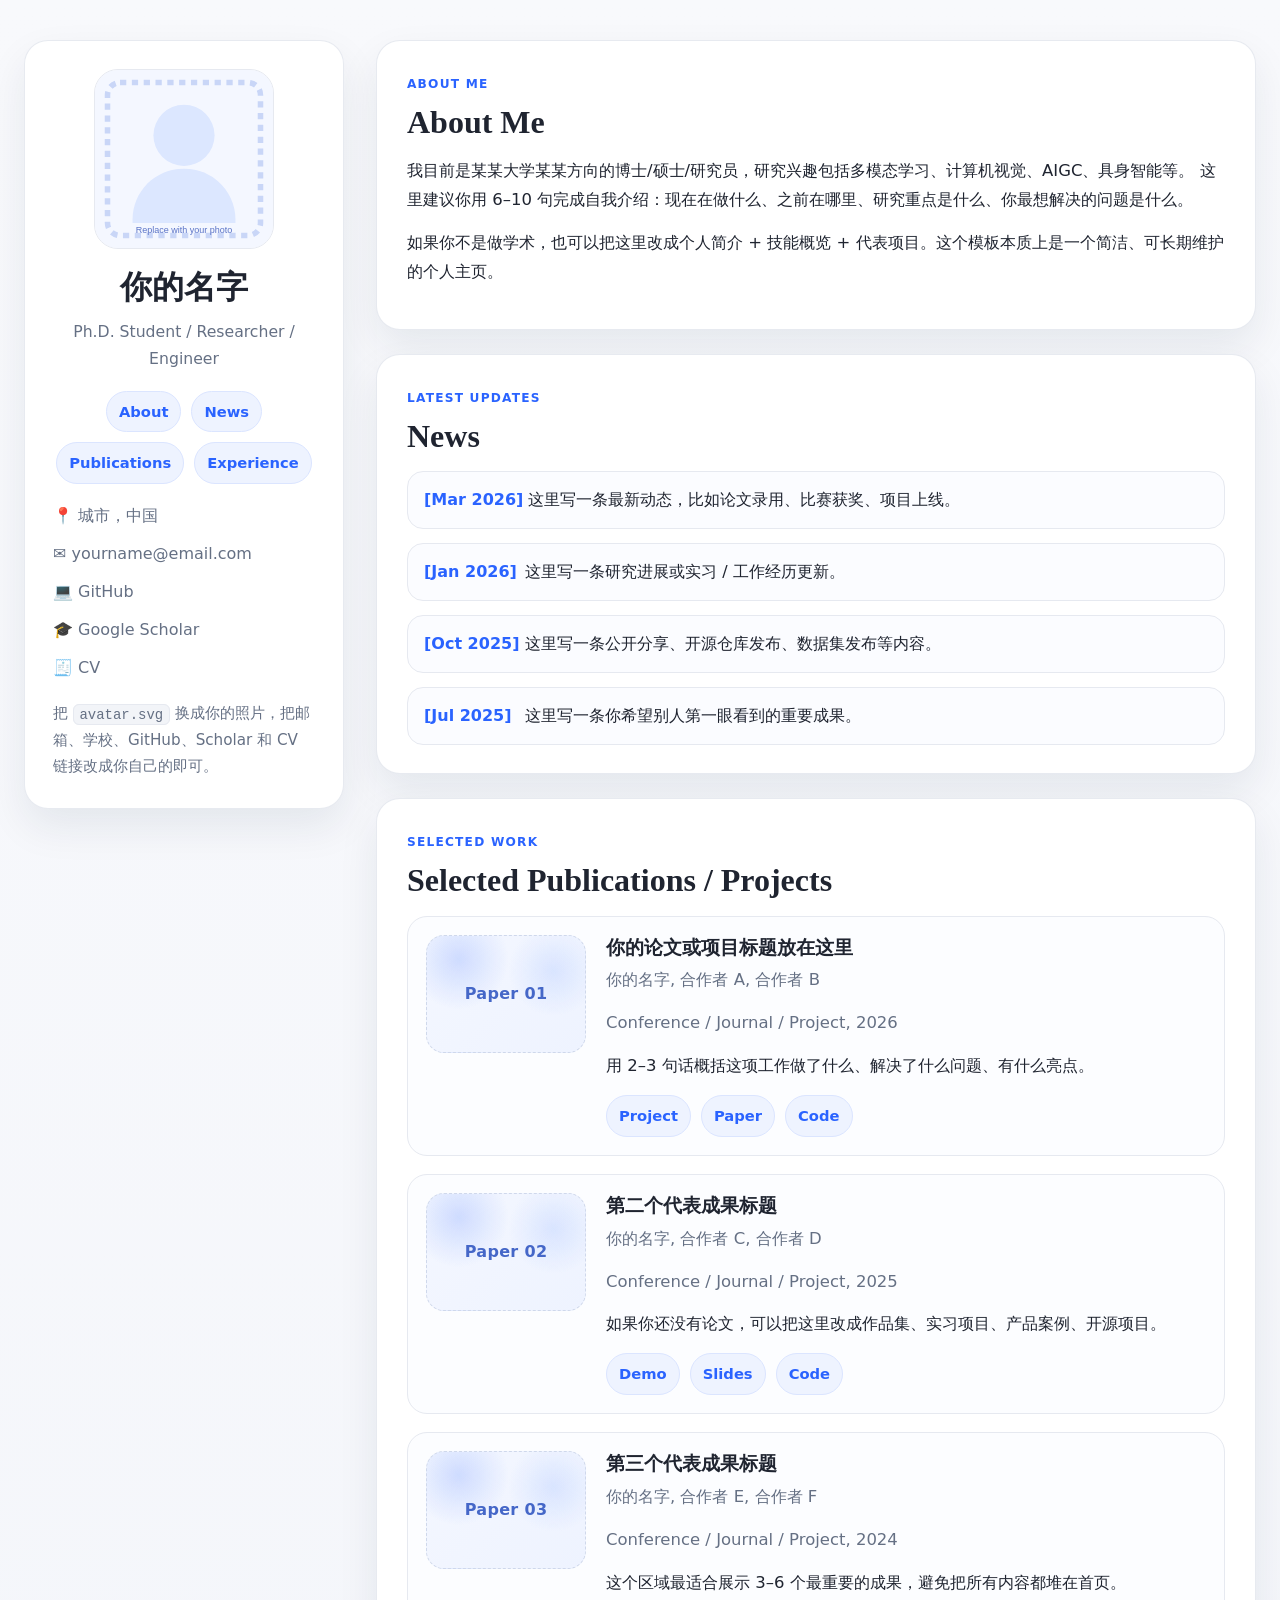
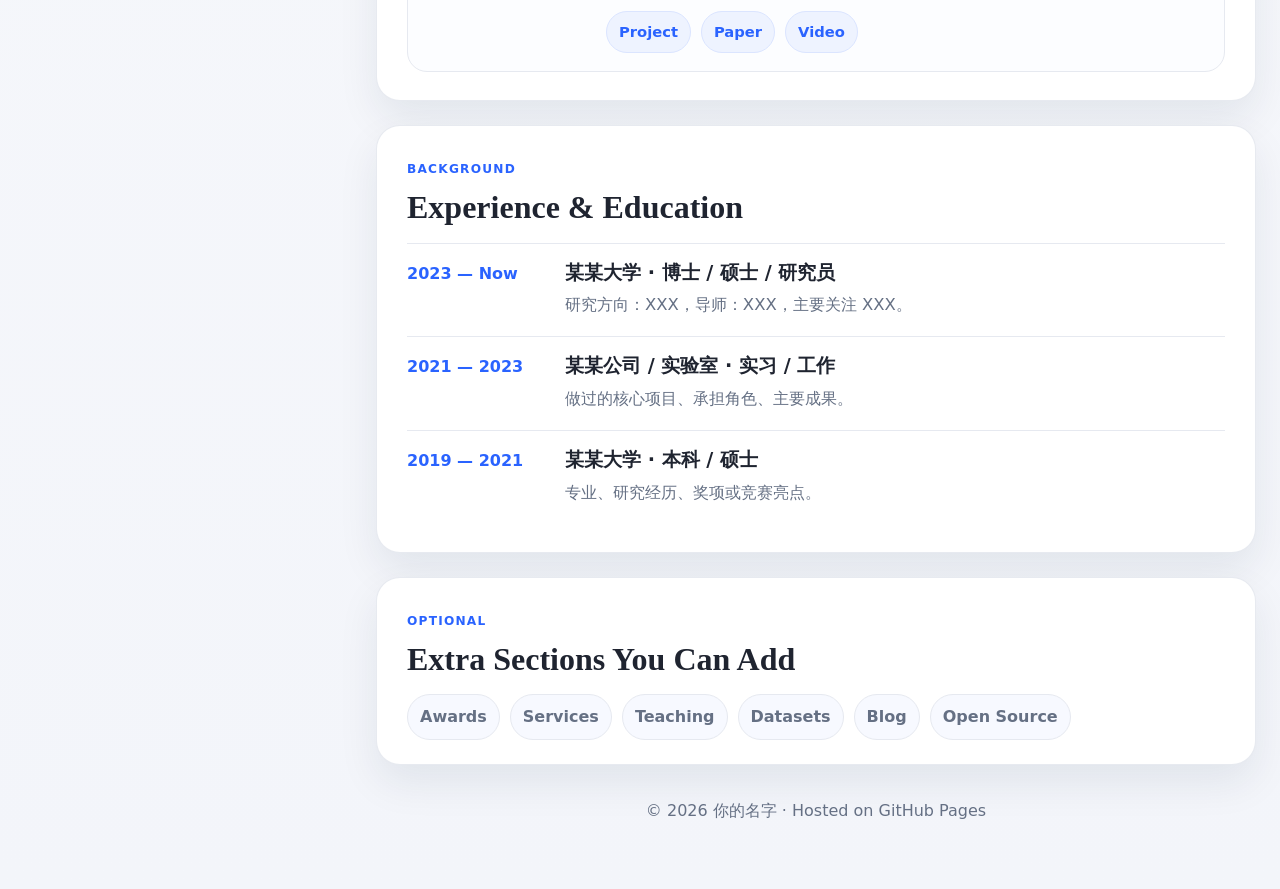
==== index.html @ fb606103 "upload homepage files" ====
<!DOCTYPE html>
<html lang="zh-CN">
<head>
  <meta charset="UTF-8" />
  <meta name="viewport" content="width=device-width, initial-scale=1.0" />
  <title>你的名字 | Personal Homepage</title>
  <meta name="description" content="Academic personal homepage hosted on GitHub Pages." />
  <link rel="stylesheet" href="styles.css" />
</head>
<body>
  <div class="page-shell">
    <aside class="sidebar">
      <div class="sidebar-card">
        <img src="avatar.svg" alt="你的头像" class="avatar" />
        <h1>你的名字</h1>
        <p class="title">Ph.D. Student / Researcher / Engineer</p>

        <div class="links-block">
          <a href="#about">About</a>
          <a href="#news">News</a>
          <a href="#publications">Publications</a>
          <a href="#experience">Experience</a>
        </div>

        <ul class="meta-list">
          <li>📍 城市，中国</li>
          <li>✉️ <a href="mailto:yourname@email.com">yourname@email.com</a></li>
          <li>💻 <a href="https://github.com/yourname" target="_blank" rel="noreferrer">GitHub</a></li>
          <li>🎓 <a href="https://scholar.google.com/" target="_blank" rel="noreferrer">Google Scholar</a></li>
          <li>🧾 <a href="files/cv.pdf" target="_blank" rel="noreferrer">CV</a></li>
        </ul>

        <p class="note">
          把 <code>avatar.svg</code> 换成你的照片，把邮箱、学校、GitHub、Scholar 和 CV 链接改成你自己的即可。
        </p>
      </div>
    </aside>

    <main class="content">
      <section id="about" class="section">
        <div class="section-heading">
          <span class="eyebrow">ABOUT ME</span>
          <h2>About Me</h2>
        </div>
        <p>
          我目前是某某大学某某方向的博士/硕士/研究员，研究兴趣包括多模态学习、计算机视觉、AIGC、具身智能等。
          这里建议你用 6–10 句完成自我介绍：现在在做什么、之前在哪里、研究重点是什么、你最想解决的问题是什么。
        </p>
        <p>
          如果你不是做学术，也可以把这里改成个人简介 + 技能概览 + 代表项目。这个模板本质上是一个简洁、可长期维护的个人主页。
        </p>
      </section>

      <section id="news" class="section">
        <div class="section-heading">
          <span class="eyebrow">LATEST UPDATES</span>
          <h2>News</h2>
        </div>
        <ul class="news-list">
          <li><span>[Mar 2026]</span> 这里写一条最新动态，比如论文录用、比赛获奖、项目上线。</li>
          <li><span>[Jan 2026]</span> 这里写一条研究进展或实习 / 工作经历更新。</li>
          <li><span>[Oct 2025]</span> 这里写一条公开分享、开源仓库发布、数据集发布等内容。</li>
          <li><span>[Jul 2025]</span> 这里写一条你希望别人第一眼看到的重要成果。</li>
        </ul>
      </section>

      <section id="publications" class="section">
        <div class="section-heading">
          <span class="eyebrow">SELECTED WORK</span>
          <h2>Selected Publications / Projects</h2>
        </div>

        <article class="paper-card">
          <div class="paper-thumb">Paper 01</div>
          <div class="paper-body">
            <h3>你的论文或项目标题放在这里</h3>
            <p class="authors">你的名字, 合作者 A, 合作者 B</p>
            <p class="venue">Conference / Journal / Project, 2026</p>
            <p class="summary">
              用 2–3 句话概括这项工作做了什么、解决了什么问题、有什么亮点。
            </p>
            <div class="paper-links">
              <a href="#">Project</a>
              <a href="#">Paper</a>
              <a href="#">Code</a>
            </div>
          </div>
        </article>

        <article class="paper-card">
          <div class="paper-thumb">Paper 02</div>
          <div class="paper-body">
            <h3>第二个代表成果标题</h3>
            <p class="authors">你的名字, 合作者 C, 合作者 D</p>
            <p class="venue">Conference / Journal / Project, 2025</p>
            <p class="summary">
              如果你还没有论文，可以把这里改成作品集、实习项目、产品案例、开源项目。
            </p>
            <div class="paper-links">
              <a href="#">Demo</a>
              <a href="#">Slides</a>
              <a href="#">Code</a>
            </div>
          </div>
        </article>

        <article class="paper-card">
          <div class="paper-thumb">Paper 03</div>
          <div class="paper-body">
            <h3>第三个代表成果标题</h3>
            <p class="authors">你的名字, 合作者 E, 合作者 F</p>
            <p class="venue">Conference / Journal / Project, 2024</p>
            <p class="summary">
              这个区域最适合展示 3–6 个最重要的成果，避免把所有内容都堆在首页。
            </p>
            <div class="paper-links">
              <a href="#">Project</a>
              <a href="#">Paper</a>
              <a href="#">Video</a>
            </div>
          </div>
        </article>
      </section>

      <section id="experience" class="section">
        <div class="section-heading">
          <span class="eyebrow">BACKGROUND</span>
          <h2>Experience & Education</h2>
        </div>

        <div class="timeline-item">
          <div class="timeline-year">2023 — Now</div>
          <div class="timeline-content">
            <h3>某某大学 · 博士 / 硕士 / 研究员</h3>
            <p>研究方向：XXX，导师：XXX，主要关注 XXX。</p>
          </div>
        </div>

        <div class="timeline-item">
          <div class="timeline-year">2021 — 2023</div>
          <div class="timeline-content">
            <h3>某某公司 / 实验室 · 实习 / 工作</h3>
            <p>做过的核心项目、承担角色、主要成果。</p>
          </div>
        </div>

        <div class="timeline-item">
          <div class="timeline-year">2019 — 2021</div>
          <div class="timeline-content">
            <h3>某某大学 · 本科 / 硕士</h3>
            <p>专业、研究经历、奖项或竞赛亮点。</p>
          </div>
        </div>
      </section>

      <section class="section section-small">
        <div class="section-heading">
          <span class="eyebrow">OPTIONAL</span>
          <h2>Extra Sections You Can Add</h2>
        </div>
        <div class="tag-row">
          <span class="tag">Awards</span>
          <span class="tag">Services</span>
          <span class="tag">Teaching</span>
          <span class="tag">Datasets</span>
          <span class="tag">Blog</span>
          <span class="tag">Open Source</span>
        </div>
      </section>

      <footer class="footer">
        <p>© 2026 你的名字 · Hosted on GitHub Pages</p>
      </footer>
    </main>
  </div>
</body>
</html>
---- styles.css ----
:root {
  --bg: #f6f7fb;
  --panel: #ffffff;
  --text: #1f2430;
  --muted: #657084;
  --line: #e6e9f0;
  --shadow: 0 18px 40px rgba(18, 33, 64, 0.08);
  --accent: #2a63ff;
  --accent-soft: #eef3ff;
}

* {
  box-sizing: border-box;
}

html {
  scroll-behavior: smooth;
}

body {
  margin: 0;
  background: linear-gradient(180deg, #f8f9fc 0%, #f3f5fa 100%);
  color: var(--text);
  font-family: Inter, ui-sans-serif, system-ui, -apple-system, BlinkMacSystemFont, "Segoe UI", sans-serif;
  line-height: 1.75;
}

img {
  display: block;
  max-width: 100%;
}

code {
  background: #f2f4f8;
  border: 1px solid var(--line);
  border-radius: 6px;
  padding: 0.1rem 0.35rem;
  font-size: 0.92em;
}

.page-shell {
  max-width: 1280px;
  margin: 0 auto;
  padding: 40px 24px 64px;
  display: grid;
  grid-template-columns: 320px minmax(0, 1fr);
  gap: 32px;
}

.sidebar {
  position: relative;
}

.sidebar-card {
  position: sticky;
  top: 24px;
  background: var(--panel);
  border: 1px solid rgba(230, 233, 240, 0.95);
  border-radius: 24px;
  box-shadow: var(--shadow);
  padding: 28px;
}

.avatar {
  width: 180px;
  height: 180px;
  margin: 0 auto 20px;
  border-radius: 24px;
  border: 1px solid var(--line);
  object-fit: cover;
  background: #fafbfd;
}

.sidebar h1 {
  margin: 0;
  font-size: 2rem;
  line-height: 1.15;
  text-align: center;
  font-family: Georgia, "Times New Roman", serif;
}

.title {
  margin: 12px 0 18px;
  text-align: center;
  color: var(--muted);
  font-size: 0.98rem;
}

.links-block {
  display: flex;
  flex-wrap: wrap;
  justify-content: center;
  gap: 10px;
  margin-bottom: 18px;
}

.links-block a,
.paper-links a {
  text-decoration: none;
  color: var(--accent);
  background: var(--accent-soft);
  border: 1px solid #dbe5ff;
  border-radius: 999px;
  padding: 7px 12px;
  font-size: 0.92rem;
  font-weight: 600;
}

.links-block a:hover,
.paper-links a:hover,
.meta-list a:hover {
  opacity: 0.88;
}

.meta-list {
  list-style: none;
  padding: 0;
  margin: 0;
  display: grid;
  gap: 10px;
  color: var(--muted);
}

.meta-list a {
  color: inherit;
  text-decoration: none;
  border-bottom: 1px solid transparent;
}

.meta-list a:hover {
  border-color: currentColor;
}

.note {
  margin: 18px 0 0;
  font-size: 0.95rem;
  color: var(--muted);
}

.content {
  min-width: 0;
}

.section {
  background: var(--panel);
  border: 1px solid rgba(230, 233, 240, 0.95);
  border-radius: 24px;
  box-shadow: var(--shadow);
  padding: 28px 30px;
  margin-bottom: 24px;
}

.section-small {
  padding-bottom: 24px;
}

.section-heading {
  margin-bottom: 16px;
}

.eyebrow {
  display: inline-block;
  letter-spacing: 0.1em;
  font-size: 0.76rem;
  font-weight: 800;
  color: var(--accent);
}

.section h2 {
  margin: 6px 0 0;
  font-size: 2rem;
  line-height: 1.2;
  font-family: Georgia, "Times New Roman", serif;
}

.section p {
  margin: 0 0 14px;
  font-size: 1.03rem;
}

.news-list {
  list-style: none;
  margin: 0;
  padding: 0;
  display: grid;
  gap: 14px;
}

.news-list li {
  padding: 14px 16px;
  border: 1px solid var(--line);
  border-radius: 16px;
  background: #fbfcff;
}

.news-list span {
  display: inline-block;
  min-width: 96px;
  font-weight: 700;
  color: var(--accent);
}

.paper-card {
  display: grid;
  grid-template-columns: 160px minmax(0, 1fr);
  gap: 20px;
  align-items: start;
  padding: 18px;
  border: 1px solid var(--line);
  border-radius: 20px;
  background: #fcfdff;
  margin-bottom: 18px;
}

.paper-card:last-child {
  margin-bottom: 0;
}

.paper-thumb {
  min-height: 118px;
  border-radius: 18px;
  border: 1px dashed #cfd8eb;
  background:
    radial-gradient(circle at 20% 20%, rgba(42, 99, 255, 0.18), transparent 32%),
    radial-gradient(circle at 80% 30%, rgba(95, 144, 255, 0.16), transparent 30%),
    linear-gradient(135deg, #f4f7ff 0%, #eef3ff 100%);
  display: grid;
  place-items: center;
  color: #4567c8;
  font-weight: 700;
  letter-spacing: 0.02em;
}

.paper-body h3,
.timeline-content h3 {
  margin: 0 0 6px;
  font-size: 1.2rem;
  line-height: 1.35;
}

.authors,
.venue,
.summary {
  margin: 0 0 8px;
}

.authors,
.venue {
  color: var(--muted);
}

.paper-links {
  display: flex;
  flex-wrap: wrap;
  gap: 10px;
  margin-top: 10px;
}

.timeline-item {
  display: grid;
  grid-template-columns: 140px minmax(0, 1fr);
  gap: 18px;
  padding: 16px 0;
  border-top: 1px solid var(--line);
}

.timeline-item:first-of-type {
  border-top: none;
  padding-top: 0;
}

.timeline-year {
  font-weight: 700;
  color: var(--accent);
}

.timeline-content p {
  margin-bottom: 0;
  color: var(--muted);
}

.tag-row {
  display: flex;
  flex-wrap: wrap;
  gap: 10px;
}

.tag {
  display: inline-flex;
  align-items: center;
  padding: 8px 12px;
  background: #f7f9ff;
  border: 1px solid var(--line);
  border-radius: 999px;
  color: var(--muted);
  font-weight: 600;
}

.footer {
  padding: 8px 4px 0;
  color: var(--muted);
  text-align: center;
}

.footer p {
  margin: 0;
}

@media (max-width: 980px) {
  .page-shell {
    grid-template-columns: 1fr;
  }

  .sidebar-card {
    position: static;
  }
}

@media (max-width: 720px) {
  .page-shell {
    padding: 20px 14px 40px;
    gap: 20px;
  }

  .sidebar-card,
  .section {
    padding: 22px;
    border-radius: 20px;
  }

  .sidebar h1,
  .section h2 {
    font-size: 1.6rem;
  }

  .paper-card,
  .timeline-item {
    grid-template-columns: 1fr;
  }

  .avatar {
    width: 144px;
    height: 144px;
    border-radius: 20px;
  }

  .news-list span {
    min-width: auto;
    margin-right: 8px;
  }
}
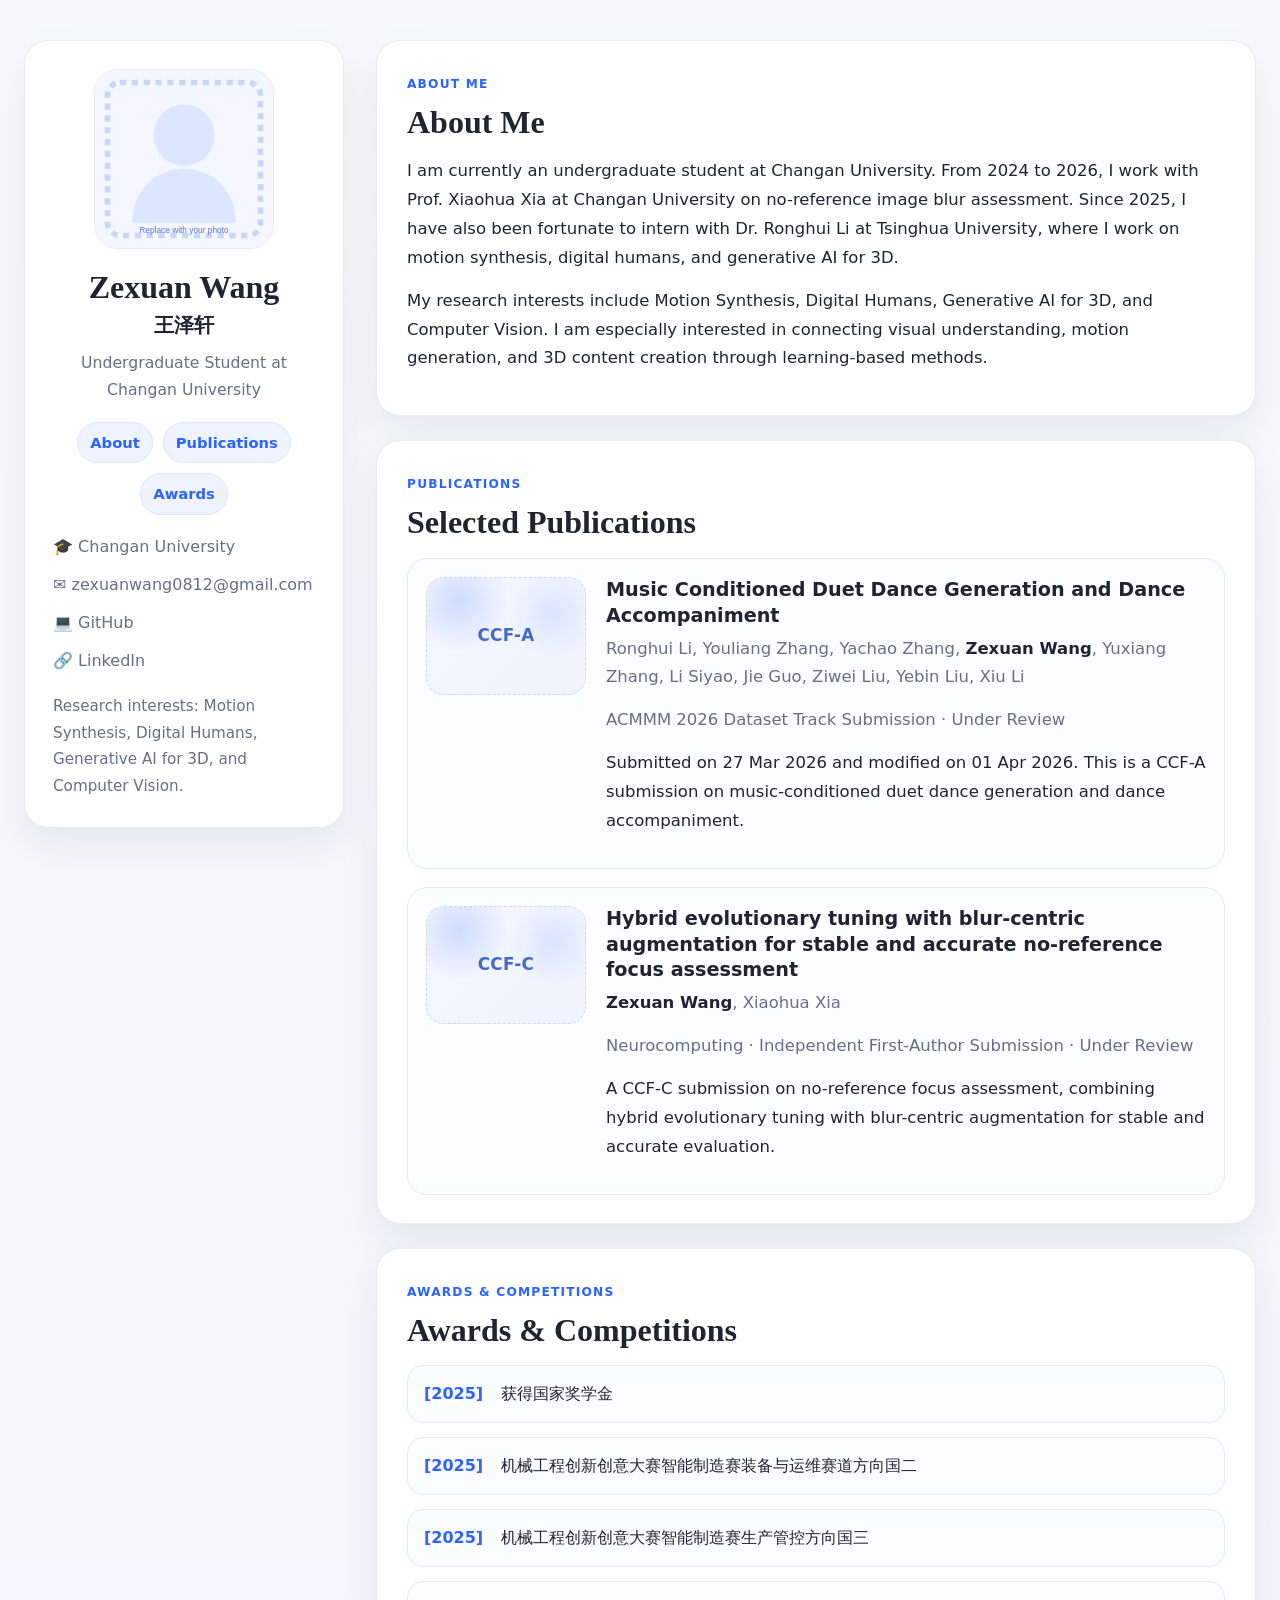
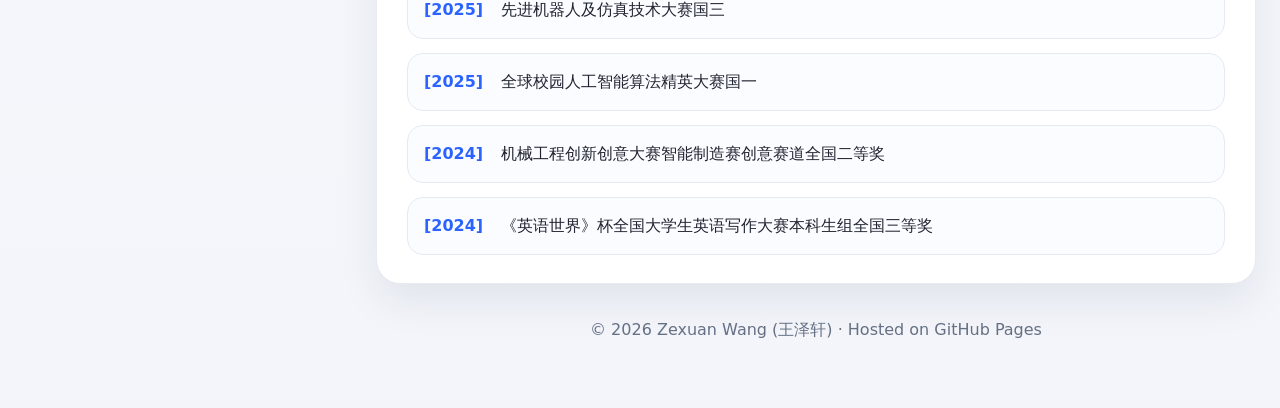
==== commit b66ac4e0: "Add files via upload" ====
--- a/index.html
+++ b/index.html
@@ -1,37 +1,43 @@
 <!DOCTYPE html>
-<html lang="zh-CN">
+<html lang="en">
 <head>
   <meta charset="UTF-8" />
   <meta name="viewport" content="width=device-width, initial-scale=1.0" />
-  <title>你的名字 | Personal Homepage</title>
-  <meta name="description" content="Academic personal homepage hosted on GitHub Pages." />
+  <title>Zexuan Wang (王泽轩) | Personal Homepage</title>
+  <meta
+    name="description"
+    content="Personal homepage of Zexuan Wang (王泽轩), undergraduate student at Changan University."
+  />
   <link rel="stylesheet" href="styles.css" />
 </head>
 <body>
   <div class="page-shell">
     <aside class="sidebar">
       <div class="sidebar-card">
-        <img src="avatar.svg" alt="你的头像" class="avatar" />
-        <h1>你的名字</h1>
-        <p class="title">Ph.D. Student / Researcher / Engineer</p>
+        <img src="avatar.svg" alt="Zexuan Wang avatar" class="avatar" />
+
+        <h1>
+          Zexuan Wang
+          <span class="name-cn">王泽轩</span>
+        </h1>
+
+        <p class="title">Undergraduate Student at Changan University</p>
 
         <div class="links-block">
           <a href="#about">About</a>
-          <a href="#news">News</a>
           <a href="#publications">Publications</a>
-          <a href="#experience">Experience</a>
+          <a href="#awards">Awards</a>
         </div>
 
         <ul class="meta-list">
-          <li>📍 城市，中国</li>
-          <li>✉️ <a href="mailto:yourname@email.com">yourname@email.com</a></li>
-          <li>💻 <a href="https://github.com/yourname" target="_blank" rel="noreferrer">GitHub</a></li>
-          <li>🎓 <a href="https://scholar.google.com/" target="_blank" rel="noreferrer">Google Scholar</a></li>
-          <li>🧾 <a href="files/cv.pdf" target="_blank" rel="noreferrer">CV</a></li>
+          <li>🎓 Changan University</li>
+          <li>✉️ <a href="mailto:zexuanwang0812@gmail.com">zexuanwang0812@gmail.com</a></li>
+          <li>💻 <a href="https://github.com/glkssK" target="_blank" rel="noreferrer">GitHub</a></li>
+          <li>🔗 <a href="https://www.linkedin.com/in/zexuan-wang-3869303ba" target="_blank" rel="noreferrer">LinkedIn</a></li>
         </ul>
 
         <p class="note">
-          把 <code>avatar.svg</code> 换成你的照片，把邮箱、学校、GitHub、Scholar 和 CV 链接改成你自己的即可。
+          Research interests: Motion Synthesis, Digital Humans, Generative AI for 3D, and Computer Vision.
         </p>
       </div>
     </aside>
@@ -43,133 +49,73 @@
           <h2>About Me</h2>
         </div>
         <p>
-          我目前是某某大学某某方向的博士/硕士/研究员，研究兴趣包括多模态学习、计算机视觉、AIGC、具身智能等。
-          这里建议你用 6–10 句完成自我介绍：现在在做什么、之前在哪里、研究重点是什么、你最想解决的问题是什么。
+          I am currently an undergraduate student at Changan University. From 2024 to 2026, I work
+          with Prof. Xiaohua Xia at Changan University on no-reference image blur assessment. Since 2025,
+          I have also been fortunate to intern with Dr. Ronghui Li at Tsinghua University, where I work
+          on motion synthesis, digital humans, and generative AI for 3D.
         </p>
         <p>
-          如果你不是做学术，也可以把这里改成个人简介 + 技能概览 + 代表项目。这个模板本质上是一个简洁、可长期维护的个人主页。
+          My research interests include Motion Synthesis, Digital Humans, Generative AI for 3D, and
+          Computer Vision. I am especially interested in connecting visual understanding, motion
+          generation, and 3D content creation through learning-based methods.
         </p>
-      </section>
-
-      <section id="news" class="section">
-        <div class="section-heading">
-          <span class="eyebrow">LATEST UPDATES</span>
-          <h2>News</h2>
-        </div>
-        <ul class="news-list">
-          <li><span>[Mar 2026]</span> 这里写一条最新动态，比如论文录用、比赛获奖、项目上线。</li>
-          <li><span>[Jan 2026]</span> 这里写一条研究进展或实习 / 工作经历更新。</li>
-          <li><span>[Oct 2025]</span> 这里写一条公开分享、开源仓库发布、数据集发布等内容。</li>
-          <li><span>[Jul 2025]</span> 这里写一条你希望别人第一眼看到的重要成果。</li>
-        </ul>
       </section>
 
       <section id="publications" class="section">
         <div class="section-heading">
-          <span class="eyebrow">SELECTED WORK</span>
-          <h2>Selected Publications / Projects</h2>
+          <span class="eyebrow">PUBLICATIONS</span>
+          <h2>Selected Publications</h2>
         </div>
 
         <article class="paper-card">
-          <div class="paper-thumb">Paper 01</div>
+          <div class="paper-thumb">CCF-A</div>
           <div class="paper-body">
-            <h3>你的论文或项目标题放在这里</h3>
-            <p class="authors">你的名字, 合作者 A, 合作者 B</p>
-            <p class="venue">Conference / Journal / Project, 2026</p>
+            <h3>Music Conditioned Duet Dance Generation and Dance Accompaniment</h3>
+            <p class="authors">
+              Ronghui Li, Youliang Zhang, Yachao Zhang, <strong>Zexuan Wang</strong>, Yuxiang Zhang,
+              Li Siyao, Jie Guo, Ziwei Liu, Yebin Liu, Xiu Li
+            </p>
+            <p class="venue">ACMMM 2026 Dataset Track Submission · Under Review</p>
             <p class="summary">
-              用 2–3 句话概括这项工作做了什么、解决了什么问题、有什么亮点。
+              Submitted on 27 Mar 2026 and modified on 01 Apr 2026. This is a CCF-A submission on
+              music-conditioned duet dance generation and dance accompaniment.
             </p>
-            <div class="paper-links">
-              <a href="#">Project</a>
-              <a href="#">Paper</a>
-              <a href="#">Code</a>
-            </div>
           </div>
         </article>
 
         <article class="paper-card">
-          <div class="paper-thumb">Paper 02</div>
+          <div class="paper-thumb">CCF-C</div>
           <div class="paper-body">
-            <h3>第二个代表成果标题</h3>
-            <p class="authors">你的名字, 合作者 C, 合作者 D</p>
-            <p class="venue">Conference / Journal / Project, 2025</p>
+            <h3>Hybrid evolutionary tuning with blur-centric augmentation for stable and accurate no-reference focus assessment</h3>
+            <p class="authors"><strong>Zexuan Wang</strong>, Xiaohua Xia</p>
+            <p class="venue">Neurocomputing · Independent First-Author Submission · Under Review</p>
             <p class="summary">
-              如果你还没有论文，可以把这里改成作品集、实习项目、产品案例、开源项目。
+              A CCF-C submission on no-reference focus assessment, combining hybrid evolutionary tuning
+              with blur-centric augmentation for stable and accurate evaluation.
             </p>
-            <div class="paper-links">
-              <a href="#">Demo</a>
-              <a href="#">Slides</a>
-              <a href="#">Code</a>
-            </div>
-          </div>
-        </article>
-
-        <article class="paper-card">
-          <div class="paper-thumb">Paper 03</div>
-          <div class="paper-body">
-            <h3>第三个代表成果标题</h3>
-            <p class="authors">你的名字, 合作者 E, 合作者 F</p>
-            <p class="venue">Conference / Journal / Project, 2024</p>
-            <p class="summary">
-              这个区域最适合展示 3–6 个最重要的成果，避免把所有内容都堆在首页。
-            </p>
-            <div class="paper-links">
-              <a href="#">Project</a>
-              <a href="#">Paper</a>
-              <a href="#">Video</a>
-            </div>
           </div>
         </article>
       </section>
 
-      <section id="experience" class="section">
+      <section id="awards" class="section">
         <div class="section-heading">
-          <span class="eyebrow">BACKGROUND</span>
-          <h2>Experience & Education</h2>
+          <span class="eyebrow">AWARDS & COMPETITIONS</span>
+          <h2>Awards & Competitions</h2>
         </div>
 
-        <div class="timeline-item">
-          <div class="timeline-year">2023 — Now</div>
-          <div class="timeline-content">
-            <h3>某某大学 · 博士 / 硕士 / 研究员</h3>
-            <p>研究方向：XXX，导师：XXX，主要关注 XXX。</p>
-          </div>
-        </div>
-
-        <div class="timeline-item">
-          <div class="timeline-year">2021 — 2023</div>
-          <div class="timeline-content">
-            <h3>某某公司 / 实验室 · 实习 / 工作</h3>
-            <p>做过的核心项目、承担角色、主要成果。</p>
-          </div>
-        </div>
-
-        <div class="timeline-item">
-          <div class="timeline-year">2019 — 2021</div>
-          <div class="timeline-content">
-            <h3>某某大学 · 本科 / 硕士</h3>
-            <p>专业、研究经历、奖项或竞赛亮点。</p>
-          </div>
-        </div>
-      </section>
-
-      <section class="section section-small">
-        <div class="section-heading">
-          <span class="eyebrow">OPTIONAL</span>
-          <h2>Extra Sections You Can Add</h2>
-        </div>
-        <div class="tag-row">
-          <span class="tag">Awards</span>
-          <span class="tag">Services</span>
-          <span class="tag">Teaching</span>
-          <span class="tag">Datasets</span>
-          <span class="tag">Blog</span>
-          <span class="tag">Open Source</span>
-        </div>
+        <ul class="news-list">
+          <li><span>[2025]</span> 获得国家奖学金</li>
+          <li><span>[2025]</span> 机械工程创新创意大赛智能制造赛装备与运维赛道方向国二</li>
+          <li><span>[2025]</span> 机械工程创新创意大赛智能制造赛生产管控方向国三</li>
+          <li><span>[2025]</span> 先进机器人及仿真技术大赛国三</li>
+          <li><span>[2025]</span> 全球校园人工智能算法精英大赛国一</li>
+          <li><span>[2024]</span> 机械工程创新创意大赛智能制造赛创意赛道全国二等奖</li>
+          <li><span>[2024]</span> 《英语世界》杯全国大学生英语写作大赛本科生组全国三等奖</li>
+        </ul>
       </section>
 
       <footer class="footer">
-        <p>© 2026 你的名字 · Hosted on GitHub Pages</p>
+        <p>© 2026 Zexuan Wang (王泽轩) · Hosted on GitHub Pages</p>
       </footer>
     </main>
   </div>
--- a/styles.css
+++ b/styles.css
@@ -30,14 +30,6 @@
   max-width: 100%;
 }
 
-code {
-  background: #f2f4f8;
-  border: 1px solid var(--line);
-  border-radius: 6px;
-  padding: 0.1rem 0.35rem;
-  font-size: 0.92em;
-}
-
 .page-shell {
   max-width: 1280px;
   margin: 0 auto;
@@ -79,6 +71,13 @@
   font-family: Georgia, "Times New Roman", serif;
 }
 
+.name-cn {
+  display: block;
+  font-size: 0.62em;
+  font-weight: 600;
+  margin-top: 8px;
+}
+
 .title {
   margin: 12px 0 18px;
   text-align: center;
@@ -94,8 +93,7 @@
   margin-bottom: 18px;
 }
 
-.links-block a,
-.paper-links a {
+.links-block a {
   text-decoration: none;
   color: var(--accent);
   background: var(--accent-soft);
@@ -107,7 +105,6 @@
 }
 
 .links-block a:hover,
-.paper-links a:hover,
 .meta-list a:hover {
   opacity: 0.88;
 }
@@ -150,10 +147,6 @@
   margin-bottom: 24px;
 }
 
-.section-small {
-  padding-bottom: 24px;
-}
-
 .section-heading {
   margin-bottom: 16px;
 }
@@ -195,7 +188,7 @@
 
 .news-list span {
   display: inline-block;
-  min-width: 96px;
+  min-width: 72px;
   font-weight: 700;
   color: var(--accent);
 }
@@ -227,12 +220,12 @@
   display: grid;
   place-items: center;
   color: #4567c8;
-  font-weight: 700;
+  font-weight: 800;
   letter-spacing: 0.02em;
-}
-
-.paper-body h3,
-.timeline-content h3 {
+  font-size: 1.05rem;
+}
+
+.paper-body h3 {
   margin: 0 0 6px;
   font-size: 1.2rem;
   line-height: 1.35;
@@ -249,51 +242,8 @@
   color: var(--muted);
 }
 
-.paper-links {
-  display: flex;
-  flex-wrap: wrap;
-  gap: 10px;
-  margin-top: 10px;
-}
-
-.timeline-item {
-  display: grid;
-  grid-template-columns: 140px minmax(0, 1fr);
-  gap: 18px;
-  padding: 16px 0;
-  border-top: 1px solid var(--line);
-}
-
-.timeline-item:first-of-type {
-  border-top: none;
-  padding-top: 0;
-}
-
-.timeline-year {
-  font-weight: 700;
-  color: var(--accent);
-}
-
-.timeline-content p {
-  margin-bottom: 0;
-  color: var(--muted);
-}
-
-.tag-row {
-  display: flex;
-  flex-wrap: wrap;
-  gap: 10px;
-}
-
-.tag {
-  display: inline-flex;
-  align-items: center;
-  padding: 8px 12px;
-  background: #f7f9ff;
-  border: 1px solid var(--line);
-  border-radius: 999px;
-  color: var(--muted);
-  font-weight: 600;
+.authors strong {
+  color: var(--text);
 }
 
 .footer {
@@ -333,8 +283,7 @@
     font-size: 1.6rem;
   }
 
-  .paper-card,
-  .timeline-item {
+  .paper-card {
     grid-template-columns: 1fr;
   }
 
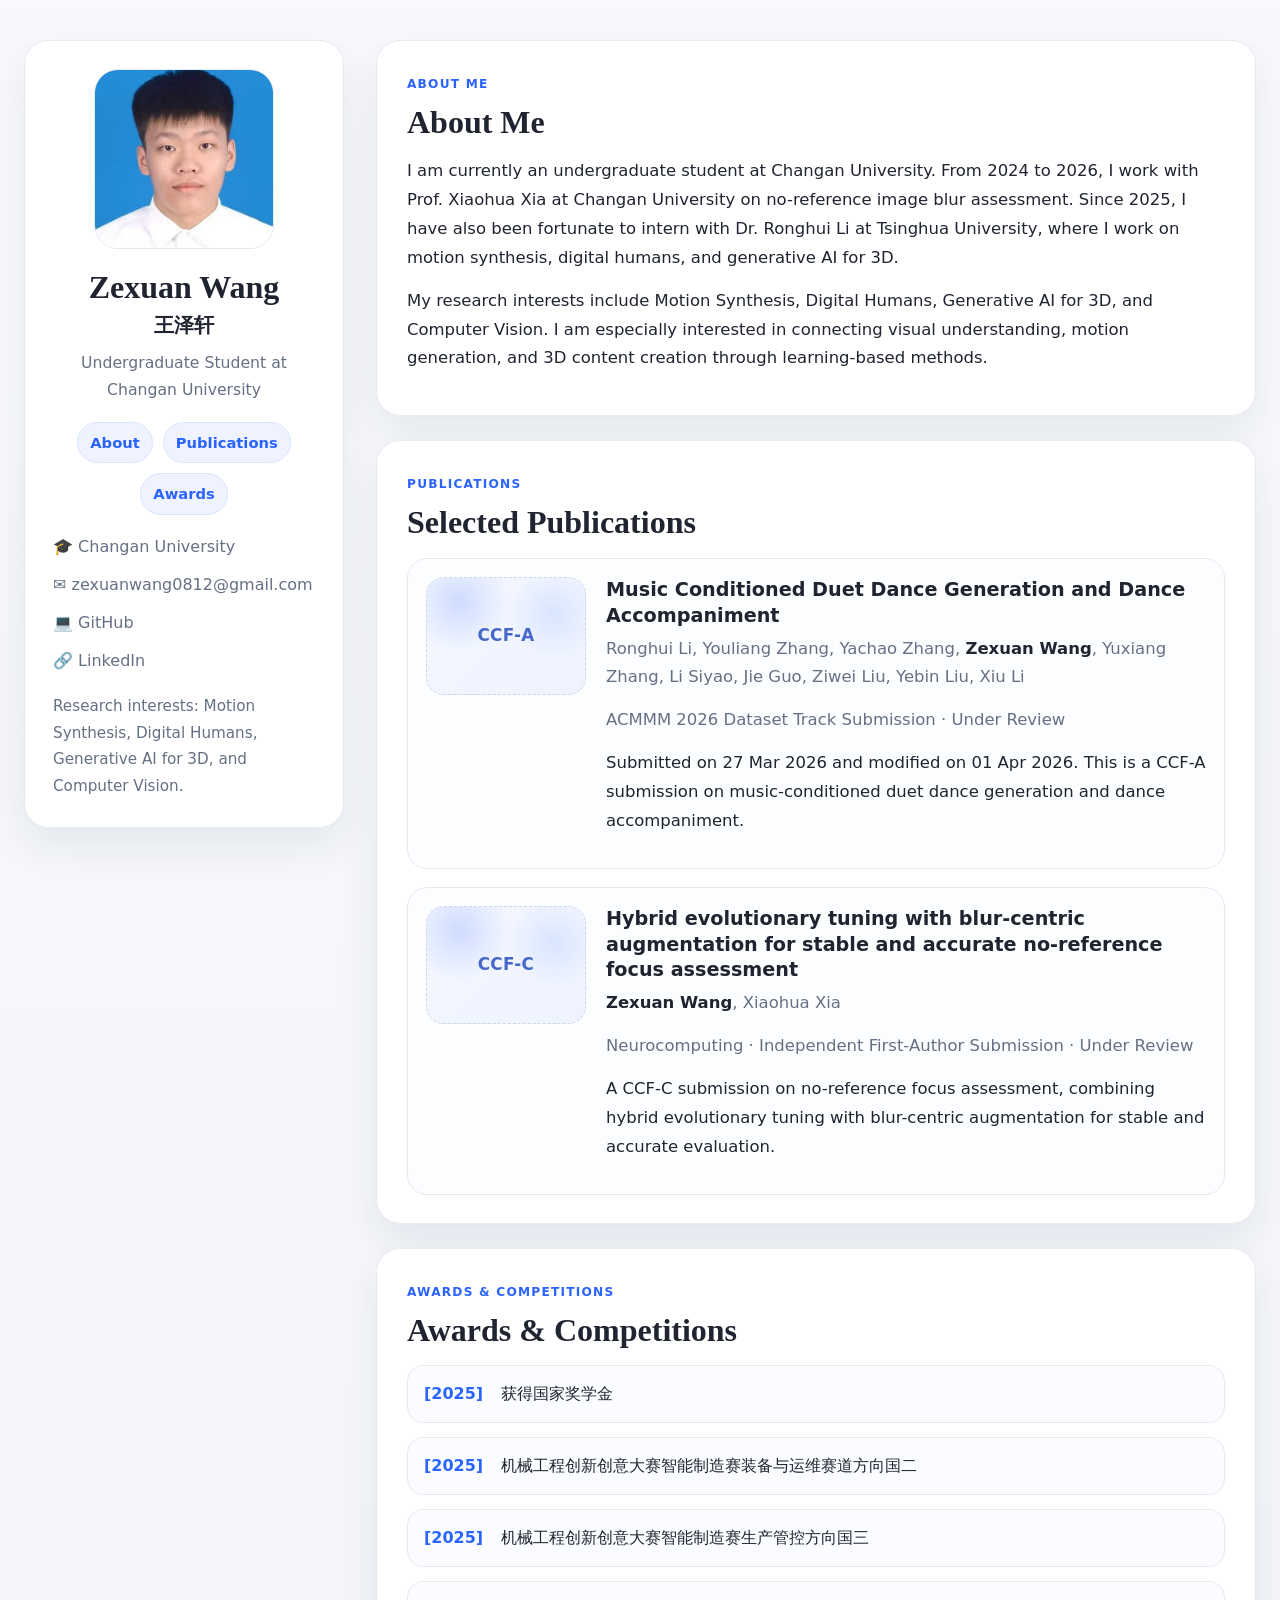
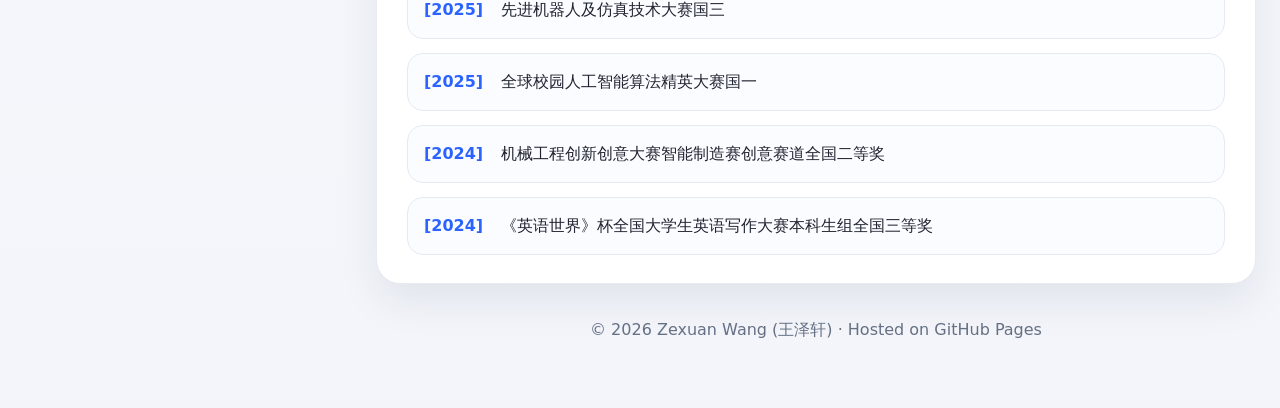
==== commit 905fc202: "Add files via upload" ====
--- a/index.html
+++ b/index.html
@@ -14,7 +14,7 @@
   <div class="page-shell">
     <aside class="sidebar">
       <div class="sidebar-card">
-        <img src="avatar.svg" alt="Zexuan Wang avatar" class="avatar" />
+        <img src="avatar.jpg" alt="Zexuan Wang avatar" class="avatar" />
 
         <h1>
           Zexuan Wang
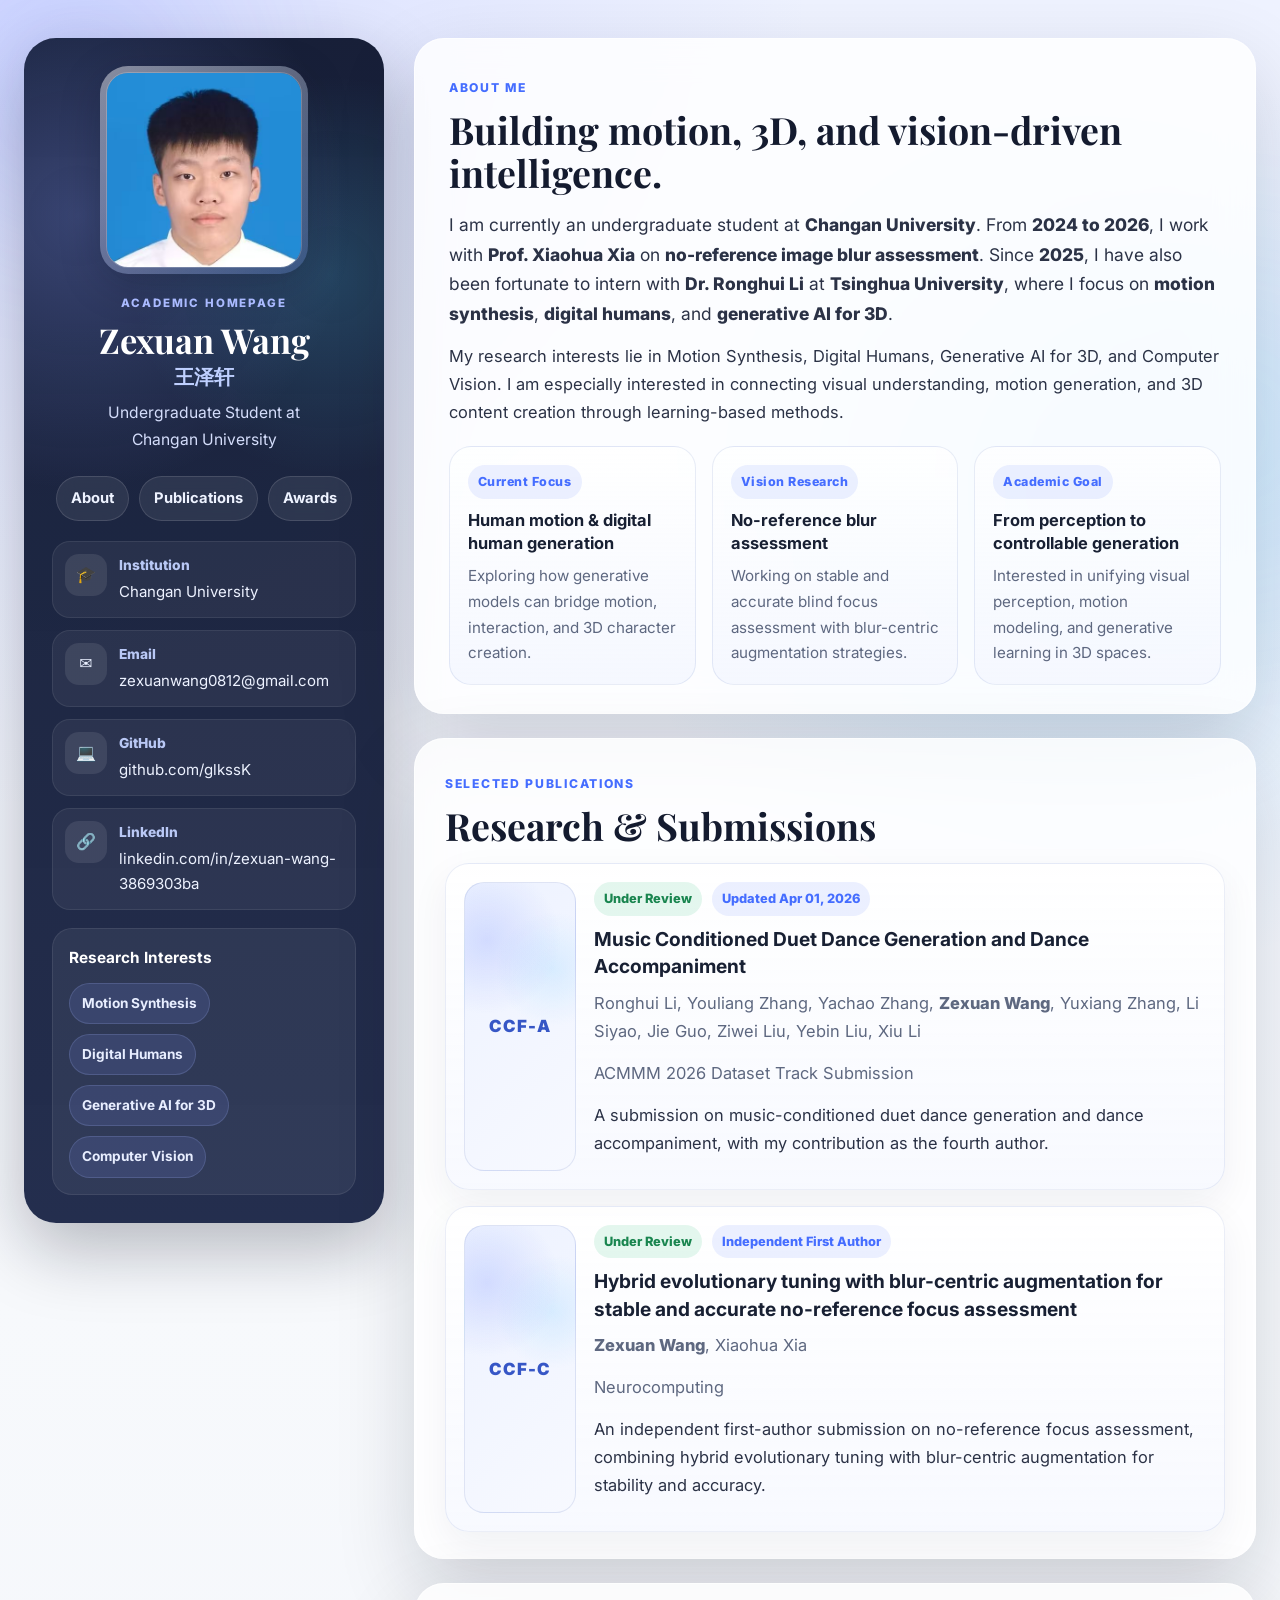
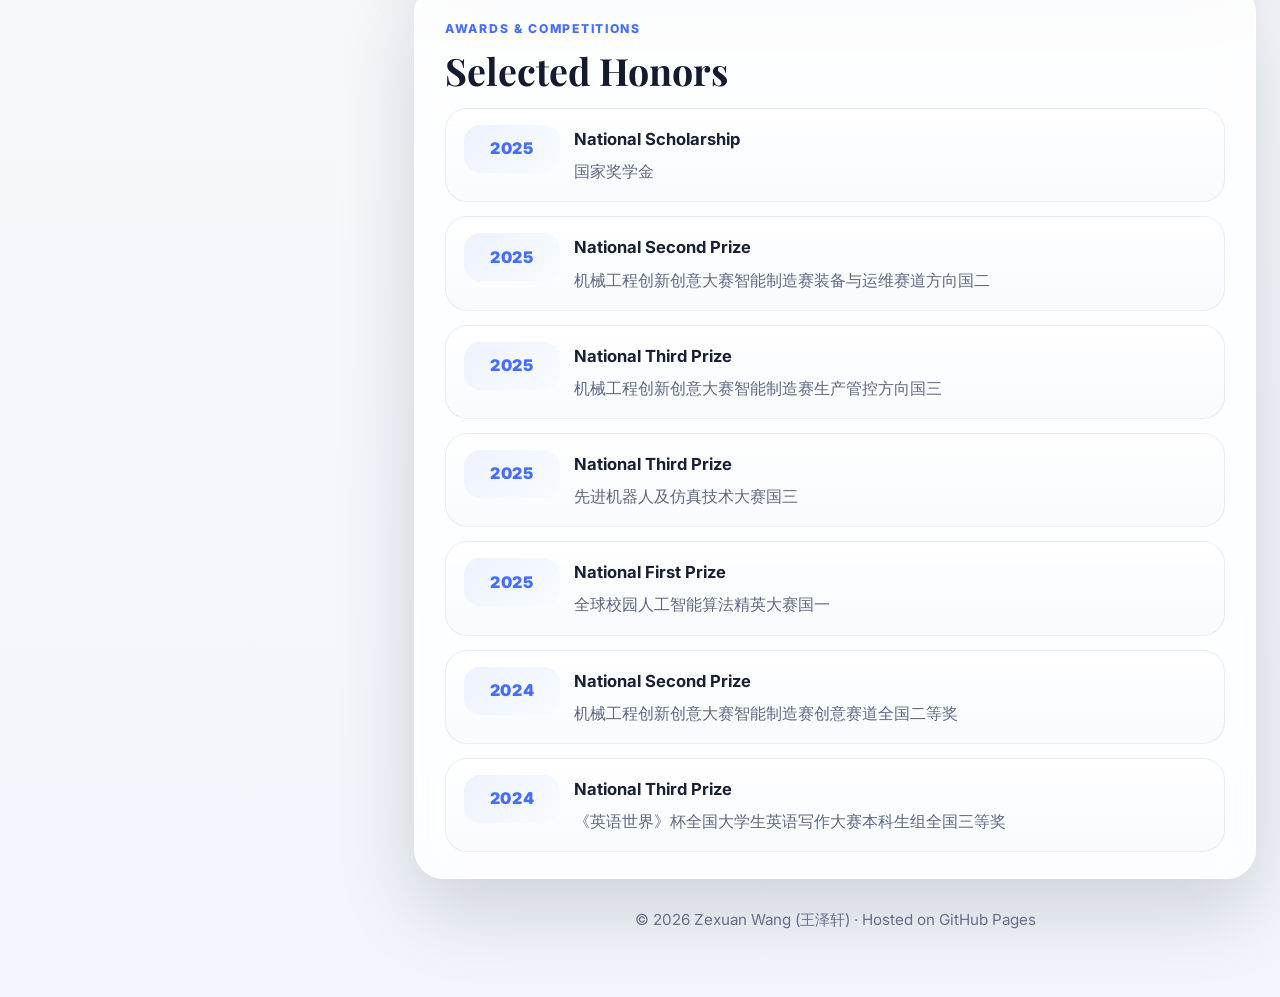
==== commit 86fa89f6: "Add files via upload" ====
--- a/index.html
+++ b/index.html
@@ -3,115 +3,229 @@
 <head>
   <meta charset="UTF-8" />
   <meta name="viewport" content="width=device-width, initial-scale=1.0" />
-  <title>Zexuan Wang (王泽轩) | Personal Homepage</title>
+  <title>Zexuan Wang (王泽轩) | Homepage</title>
   <meta
     name="description"
     content="Personal homepage of Zexuan Wang (王泽轩), undergraduate student at Changan University."
   />
+  <link rel="preconnect" href="https://fonts.googleapis.com" />
+  <link rel="preconnect" href="https://fonts.gstatic.com" crossorigin />
+  <link href="https://fonts.googleapis.com/css2?family=Inter:wght@400;500;600;700;800&family=Playfair+Display:wght@600;700&display=swap" rel="stylesheet" />
   <link rel="stylesheet" href="styles.css" />
 </head>
 <body>
+  <div class="background-orb orb-1"></div>
+  <div class="background-orb orb-2"></div>
+
   <div class="page-shell">
     <aside class="sidebar">
-      <div class="sidebar-card">
-        <img src="avatar.jpg" alt="Zexuan Wang avatar" class="avatar" />
-
-        <h1>
-          Zexuan Wang
-          <span class="name-cn">王泽轩</span>
-        </h1>
-
-        <p class="title">Undergraduate Student at Changan University</p>
-
-        <div class="links-block">
+      <div class="profile-card">
+        <div class="avatar-ring">
+          <img src="avatar.jpg" alt="Portrait of Zexuan Wang" class="avatar" />
+        </div>
+
+        <div class="profile-text">
+          <p class="kicker">Academic Homepage</p>
+          <h1>Zexuan Wang <span>王泽轩</span></h1>
+          <p class="role">Undergraduate Student at Changan University</p>
+        </div>
+
+        <nav class="quick-nav">
           <a href="#about">About</a>
           <a href="#publications">Publications</a>
           <a href="#awards">Awards</a>
-        </div>
-
-        <ul class="meta-list">
-          <li>🎓 Changan University</li>
-          <li>✉️ <a href="mailto:zexuanwang0812@gmail.com">zexuanwang0812@gmail.com</a></li>
-          <li>💻 <a href="https://github.com/glkssK" target="_blank" rel="noreferrer">GitHub</a></li>
-          <li>🔗 <a href="https://www.linkedin.com/in/zexuan-wang-3869303ba" target="_blank" rel="noreferrer">LinkedIn</a></li>
+        </nav>
+
+        <ul class="contact-list">
+          <li>
+            <span class="icon">🎓</span>
+            <div>
+              <strong>Institution</strong>
+              <p>Changan University</p>
+            </div>
+          </li>
+          <li>
+            <span class="icon">✉️</span>
+            <div>
+              <strong>Email</strong>
+              <p><a href="mailto:zexuanwang0812@gmail.com">zexuanwang0812@gmail.com</a></p>
+            </div>
+          </li>
+          <li>
+            <span class="icon">💻</span>
+            <div>
+              <strong>GitHub</strong>
+              <p><a href="https://github.com/glkssK" target="_blank" rel="noreferrer">github.com/glkssK</a></p>
+            </div>
+          </li>
+          <li>
+            <span class="icon">🔗</span>
+            <div>
+              <strong>LinkedIn</strong>
+              <p><a href="https://www.linkedin.com/in/zexuan-wang-3869303ba" target="_blank" rel="noreferrer">linkedin.com/in/zexuan-wang-3869303ba</a></p>
+            </div>
+          </li>
         </ul>
 
-        <p class="note">
-          Research interests: Motion Synthesis, Digital Humans, Generative AI for 3D, and Computer Vision.
-        </p>
+        <div class="interest-box">
+          <h3>Research Interests</h3>
+          <div class="tags">
+            <span>Motion Synthesis</span>
+            <span>Digital Humans</span>
+            <span>Generative AI for 3D</span>
+            <span>Computer Vision</span>
+          </div>
+        </div>
       </div>
     </aside>
 
     <main class="content">
-      <section id="about" class="section">
-        <div class="section-heading">
+      <section id="about" class="hero-card">
+        <div class="section-head">
           <span class="eyebrow">ABOUT ME</span>
-          <h2>About Me</h2>
-        </div>
+          <h2>Building motion, 3D, and vision-driven intelligence.</h2>
+        </div>
+
+        <p class="lead">
+          I am currently an undergraduate student at <strong>Changan University</strong>. From <strong>2024 to 2026</strong>,
+          I work with <strong>Prof. Xiaohua Xia</strong> on <strong>no-reference image blur assessment</strong>.
+          Since <strong>2025</strong>, I have also been fortunate to intern with <strong>Dr. Ronghui Li</strong>
+          at <strong>Tsinghua University</strong>, where I focus on <strong>motion synthesis</strong>,
+          <strong>digital humans</strong>, and <strong>generative AI for 3D</strong>.
+        </p>
+
         <p>
-          I am currently an undergraduate student at Changan University. From 2024 to 2026, I work
-          with Prof. Xiaohua Xia at Changan University on no-reference image blur assessment. Since 2025,
-          I have also been fortunate to intern with Dr. Ronghui Li at Tsinghua University, where I work
-          on motion synthesis, digital humans, and generative AI for 3D.
+          My research interests lie in Motion Synthesis, Digital Humans, Generative AI for 3D, and Computer Vision.
+          I am especially interested in connecting visual understanding, motion generation, and 3D content creation
+          through learning-based methods.
         </p>
-        <p>
-          My research interests include Motion Synthesis, Digital Humans, Generative AI for 3D, and
-          Computer Vision. I am especially interested in connecting visual understanding, motion
-          generation, and 3D content creation through learning-based methods.
-        </p>
+
+        <div class="highlights-grid">
+          <div class="highlight-card">
+            <span class="highlight-label">Current Focus</span>
+            <h3>Human motion & digital human generation</h3>
+            <p>Exploring how generative models can bridge motion, interaction, and 3D character creation.</p>
+          </div>
+          <div class="highlight-card">
+            <span class="highlight-label">Vision Research</span>
+            <h3>No-reference blur assessment</h3>
+            <p>Working on stable and accurate blind focus assessment with blur-centric augmentation strategies.</p>
+          </div>
+          <div class="highlight-card">
+            <span class="highlight-label">Academic Goal</span>
+            <h3>From perception to controllable generation</h3>
+            <p>Interested in unifying visual perception, motion modeling, and generative learning in 3D spaces.</p>
+          </div>
+        </div>
       </section>
 
-      <section id="publications" class="section">
-        <div class="section-heading">
-          <span class="eyebrow">PUBLICATIONS</span>
-          <h2>Selected Publications</h2>
-        </div>
-
-        <article class="paper-card">
-          <div class="paper-thumb">CCF-A</div>
-          <div class="paper-body">
+      <section id="publications" class="section-card">
+        <div class="section-head">
+          <span class="eyebrow">SELECTED PUBLICATIONS</span>
+          <h2>Research & Submissions</h2>
+        </div>
+
+        <article class="pub-card">
+          <div class="pub-badge">CCF-A</div>
+          <div class="pub-content">
+            <div class="pub-meta-row">
+              <span class="status-pill">Under Review</span>
+              <span class="date-pill">Updated Apr 01, 2026</span>
+            </div>
             <h3>Music Conditioned Duet Dance Generation and Dance Accompaniment</h3>
             <p class="authors">
               Ronghui Li, Youliang Zhang, Yachao Zhang, <strong>Zexuan Wang</strong>, Yuxiang Zhang,
               Li Siyao, Jie Guo, Ziwei Liu, Yebin Liu, Xiu Li
             </p>
-            <p class="venue">ACMMM 2026 Dataset Track Submission · Under Review</p>
+            <p class="venue">ACMMM 2026 Dataset Track Submission</p>
             <p class="summary">
-              Submitted on 27 Mar 2026 and modified on 01 Apr 2026. This is a CCF-A submission on
-              music-conditioned duet dance generation and dance accompaniment.
+              A submission on music-conditioned duet dance generation and dance accompaniment,
+              with my contribution as the fourth author.
             </p>
           </div>
         </article>
 
-        <article class="paper-card">
-          <div class="paper-thumb">CCF-C</div>
-          <div class="paper-body">
+        <article class="pub-card">
+          <div class="pub-badge">CCF-C</div>
+          <div class="pub-content">
+            <div class="pub-meta-row">
+              <span class="status-pill">Under Review</span>
+              <span class="date-pill">Independent First Author</span>
+            </div>
             <h3>Hybrid evolutionary tuning with blur-centric augmentation for stable and accurate no-reference focus assessment</h3>
             <p class="authors"><strong>Zexuan Wang</strong>, Xiaohua Xia</p>
-            <p class="venue">Neurocomputing · Independent First-Author Submission · Under Review</p>
+            <p class="venue">Neurocomputing</p>
             <p class="summary">
-              A CCF-C submission on no-reference focus assessment, combining hybrid evolutionary tuning
-              with blur-centric augmentation for stable and accurate evaluation.
+              An independent first-author submission on no-reference focus assessment,
+              combining hybrid evolutionary tuning with blur-centric augmentation for stability and accuracy.
             </p>
           </div>
         </article>
       </section>
 
-      <section id="awards" class="section">
-        <div class="section-heading">
+      <section id="awards" class="section-card">
+        <div class="section-head">
           <span class="eyebrow">AWARDS & COMPETITIONS</span>
-          <h2>Awards & Competitions</h2>
-        </div>
-
-        <ul class="news-list">
-          <li><span>[2025]</span> 获得国家奖学金</li>
-          <li><span>[2025]</span> 机械工程创新创意大赛智能制造赛装备与运维赛道方向国二</li>
-          <li><span>[2025]</span> 机械工程创新创意大赛智能制造赛生产管控方向国三</li>
-          <li><span>[2025]</span> 先进机器人及仿真技术大赛国三</li>
-          <li><span>[2025]</span> 全球校园人工智能算法精英大赛国一</li>
-          <li><span>[2024]</span> 机械工程创新创意大赛智能制造赛创意赛道全国二等奖</li>
-          <li><span>[2024]</span> 《英语世界》杯全国大学生英语写作大赛本科生组全国三等奖</li>
-        </ul>
+          <h2>Selected Honors</h2>
+        </div>
+
+        <div class="award-list">
+          <article class="award-item">
+            <div class="award-year">2025</div>
+            <div class="award-body">
+              <h3>National Scholarship</h3>
+              <p>国家奖学金</p>
+            </div>
+          </article>
+
+          <article class="award-item">
+            <div class="award-year">2025</div>
+            <div class="award-body">
+              <h3>National Second Prize</h3>
+              <p>机械工程创新创意大赛智能制造赛装备与运维赛道方向国二</p>
+            </div>
+          </article>
+
+          <article class="award-item">
+            <div class="award-year">2025</div>
+            <div class="award-body">
+              <h3>National Third Prize</h3>
+              <p>机械工程创新创意大赛智能制造赛生产管控方向国三</p>
+            </div>
+          </article>
+
+          <article class="award-item">
+            <div class="award-year">2025</div>
+            <div class="award-body">
+              <h3>National Third Prize</h3>
+              <p>先进机器人及仿真技术大赛国三</p>
+            </div>
+          </article>
+
+          <article class="award-item">
+            <div class="award-year">2025</div>
+            <div class="award-body">
+              <h3>National First Prize</h3>
+              <p>全球校园人工智能算法精英大赛国一</p>
+            </div>
+          </article>
+
+          <article class="award-item">
+            <div class="award-year">2024</div>
+            <div class="award-body">
+              <h3>National Second Prize</h3>
+              <p>机械工程创新创意大赛智能制造赛创意赛道全国二等奖</p>
+            </div>
+          </article>
+
+          <article class="award-item">
+            <div class="award-year">2024</div>
+            <div class="award-body">
+              <h3>National Third Prize</h3>
+              <p>《英语世界》杯全国大学生英语写作大赛本科生组全国三等奖</p>
+            </div>
+          </article>
+        </div>
       </section>
 
       <footer class="footer">
--- a/styles.css
+++ b/styles.css
@@ -1,12 +1,18 @@
 :root {
-  --bg: #f6f7fb;
-  --panel: #ffffff;
-  --text: #1f2430;
-  --muted: #657084;
-  --line: #e6e9f0;
-  --shadow: 0 18px 40px rgba(18, 33, 64, 0.08);
-  --accent: #2a63ff;
-  --accent-soft: #eef3ff;
+  --bg: #0b1020;
+  --bg-soft: #121a33;
+  --panel: rgba(255, 255, 255, 0.82);
+  --panel-strong: rgba(255, 255, 255, 0.9);
+  --text: #182033;
+  --muted: #5e6880;
+  --line: rgba(111, 129, 173, 0.18);
+  --accent: #456dff;
+  --accent-2: #7f8cff;
+  --accent-soft: rgba(69, 109, 255, 0.1);
+  --shadow: 0 30px 80px rgba(10, 16, 35, 0.16);
+  --radius-xl: 30px;
+  --radius-lg: 22px;
+  --radius-md: 18px;
 }
 
 * {
@@ -19,10 +25,41 @@
 
 body {
   margin: 0;
-  background: linear-gradient(180deg, #f8f9fc 0%, #f3f5fa 100%);
+  min-height: 100vh;
   color: var(--text);
-  font-family: Inter, ui-sans-serif, system-ui, -apple-system, BlinkMacSystemFont, "Segoe UI", sans-serif;
-  line-height: 1.75;
+  background:
+    radial-gradient(circle at top left, rgba(109, 125, 255, 0.18), transparent 28%),
+    radial-gradient(circle at 85% 20%, rgba(47, 179, 255, 0.16), transparent 20%),
+    linear-gradient(180deg, #eef2ff 0%, #f7f9fc 50%, #f2f5fb 100%);
+  font-family: "Inter", ui-sans-serif, system-ui, -apple-system, BlinkMacSystemFont, "Segoe UI", sans-serif;
+  line-height: 1.7;
+  position: relative;
+  overflow-x: hidden;
+}
+
+.background-orb {
+  position: fixed;
+  border-radius: 999px;
+  filter: blur(80px);
+  opacity: 0.45;
+  pointer-events: none;
+  z-index: 0;
+}
+
+.orb-1 {
+  width: 280px;
+  height: 280px;
+  background: rgba(96, 119, 255, 0.35);
+  top: -60px;
+  left: -60px;
+}
+
+.orb-2 {
+  width: 340px;
+  height: 340px;
+  background: rgba(72, 188, 255, 0.18);
+  right: -120px;
+  top: 260px;
 }
 
 img {
@@ -30,205 +67,365 @@
   max-width: 100%;
 }
 
+strong {
+  font-weight: 800;
+}
+
 .page-shell {
-  max-width: 1280px;
+  position: relative;
+  z-index: 1;
+  max-width: 1320px;
   margin: 0 auto;
-  padding: 40px 24px 64px;
-  display: grid;
-  grid-template-columns: 320px minmax(0, 1fr);
-  gap: 32px;
+  padding: 38px 24px 64px;
+  display: grid;
+  grid-template-columns: 360px minmax(0, 1fr);
+  gap: 30px;
 }
 
 .sidebar {
   position: relative;
 }
 
-.sidebar-card {
+.profile-card {
   position: sticky;
-  top: 24px;
-  background: var(--panel);
-  border: 1px solid rgba(230, 233, 240, 0.95);
-  border-radius: 24px;
-  box-shadow: var(--shadow);
+  top: 22px;
   padding: 28px;
+  border-radius: 32px;
+  background: linear-gradient(180deg, rgba(15, 23, 48, 0.96), rgba(22, 33, 67, 0.94));
+  box-shadow: 0 26px 70px rgba(9, 16, 34, 0.28);
+  color: #eaf0ff;
+  overflow: hidden;
+}
+
+.profile-card::before {
+  content: "";
+  position: absolute;
+  inset: 0;
+  background:
+    radial-gradient(circle at 15% 15%, rgba(137, 159, 255, 0.28), transparent 26%),
+    radial-gradient(circle at 85% 20%, rgba(84, 213, 255, 0.18), transparent 20%);
+  pointer-events: none;
+}
+
+.profile-card > * {
+  position: relative;
+  z-index: 1;
+}
+
+.avatar-ring {
+  width: 208px;
+  height: 208px;
+  margin: 0 auto 20px;
+  padding: 6px;
+  border-radius: 28px;
+  background: linear-gradient(145deg, rgba(255,255,255,0.45), rgba(120, 157, 255, 0.22));
+  box-shadow: 0 10px 40px rgba(7, 13, 28, 0.22);
 }
 
 .avatar {
-  width: 180px;
-  height: 180px;
-  margin: 0 auto 20px;
-  border-radius: 24px;
-  border: 1px solid var(--line);
+  width: 100%;
+  height: 100%;
   object-fit: cover;
-  background: #fafbfd;
-}
-
-.sidebar h1 {
-  margin: 0;
-  font-size: 2rem;
-  line-height: 1.15;
+  object-position: center top;
+  border-radius: 22px;
+  border: 1px solid rgba(255,255,255,0.2);
+}
+
+.kicker {
+  margin: 0 0 8px;
+  text-transform: uppercase;
+  letter-spacing: 0.16em;
+  font-size: 0.72rem;
+  font-weight: 800;
+  color: #aabaff;
   text-align: center;
-  font-family: Georgia, "Times New Roman", serif;
-}
-
-.name-cn {
+}
+
+.profile-text h1 {
+  margin: 0;
+  font-family: "Playfair Display", Georgia, serif;
+  text-align: center;
+  font-size: 2.15rem;
+  line-height: 1.08;
+  color: #ffffff;
+}
+
+.profile-text h1 span {
   display: block;
-  font-size: 0.62em;
-  font-weight: 600;
+  font-size: 0.58em;
   margin-top: 8px;
-}
-
-.title {
-  margin: 12px 0 18px;
+  font-family: "Inter", sans-serif;
+  color: #bfd0ff;
+  font-weight: 700;
+}
+
+.role {
+  margin: 12px auto 22px;
+  max-width: 250px;
   text-align: center;
-  color: var(--muted);
+  color: #d4ddfb;
   font-size: 0.98rem;
 }
 
-.links-block {
+.quick-nav {
   display: flex;
   flex-wrap: wrap;
   justify-content: center;
   gap: 10px;
-  margin-bottom: 18px;
-}
-
-.links-block a {
+  margin-bottom: 20px;
+}
+
+.quick-nav a {
   text-decoration: none;
-  color: var(--accent);
-  background: var(--accent-soft);
-  border: 1px solid #dbe5ff;
+  color: #eef3ff;
+  border: 1px solid rgba(255,255,255,0.12);
+  background: rgba(255,255,255,0.08);
+  padding: 9px 14px;
   border-radius: 999px;
-  padding: 7px 12px;
   font-size: 0.92rem;
-  font-weight: 600;
-}
-
-.links-block a:hover,
-.meta-list a:hover {
+  font-weight: 700;
+  backdrop-filter: blur(10px);
+}
+
+.quick-nav a:hover,
+.contact-list a:hover {
   opacity: 0.88;
 }
 
-.meta-list {
+.contact-list {
   list-style: none;
+  margin: 0;
   padding: 0;
-  margin: 0;
-  display: grid;
-  gap: 10px;
-  color: var(--muted);
-}
-
-.meta-list a {
+  display: grid;
+  gap: 12px;
+}
+
+.contact-list li {
+  display: grid;
+  grid-template-columns: 42px minmax(0, 1fr);
+  gap: 12px;
+  align-items: start;
+  padding: 12px;
+  border-radius: 18px;
+  background: rgba(255,255,255,0.05);
+  border: 1px solid rgba(255,255,255,0.08);
+}
+
+.icon {
+  width: 42px;
+  height: 42px;
+  border-radius: 14px;
+  display: grid;
+  place-items: center;
+  background: rgba(255,255,255,0.09);
+}
+
+.contact-list strong {
+  display: block;
+  margin-bottom: 2px;
+  font-size: 0.86rem;
+  color: #b9c8f5;
+}
+
+.contact-list p {
+  margin: 0;
+  font-size: 0.94rem;
+  color: #edf2ff;
+  word-break: break-word;
+}
+
+.contact-list a {
   color: inherit;
   text-decoration: none;
-  border-bottom: 1px solid transparent;
-}
-
-.meta-list a:hover {
-  border-color: currentColor;
-}
-
-.note {
-  margin: 18px 0 0;
-  font-size: 0.95rem;
-  color: var(--muted);
+}
+
+.interest-box {
+  margin-top: 18px;
+  padding: 16px;
+  border-radius: 20px;
+  background: rgba(255,255,255,0.06);
+  border: 1px solid rgba(255,255,255,0.08);
+}
+
+.interest-box h3 {
+  margin: 0 0 12px;
+  font-size: 0.96rem;
+  color: #ffffff;
+}
+
+.tags {
+  display: flex;
+  flex-wrap: wrap;
+  gap: 10px;
+}
+
+.tags span {
+  display: inline-flex;
+  align-items: center;
+  padding: 8px 12px;
+  border-radius: 999px;
+  font-size: 0.85rem;
+  font-weight: 700;
+  color: #e8eeff;
+  background: rgba(125, 150, 255, 0.14);
+  border: 1px solid rgba(170, 188, 255, 0.18);
 }
 
 .content {
   min-width: 0;
 }
 
-.section {
+.hero-card,
+.section-card {
   background: var(--panel);
-  border: 1px solid rgba(230, 233, 240, 0.95);
-  border-radius: 24px;
+  backdrop-filter: blur(18px);
+  border: 1px solid rgba(255,255,255,0.62);
+  border-radius: var(--radius-xl);
   box-shadow: var(--shadow);
-  padding: 28px 30px;
+}
+
+.hero-card {
+  padding: 34px 34px 28px;
   margin-bottom: 24px;
 }
 
-.section-heading {
+.section-card {
+  padding: 30px 30px 26px;
+  margin-bottom: 24px;
+}
+
+.section-head {
   margin-bottom: 16px;
 }
 
 .eyebrow {
   display: inline-block;
-  letter-spacing: 0.1em;
   font-size: 0.76rem;
   font-weight: 800;
+  letter-spacing: 0.14em;
   color: var(--accent);
 }
 
-.section h2 {
-  margin: 6px 0 0;
-  font-size: 2rem;
-  line-height: 1.2;
-  font-family: Georgia, "Times New Roman", serif;
-}
-
-.section p {
+.section-head h2 {
+  margin: 8px 0 0;
+  font-size: 2.35rem;
+  line-height: 1.14;
+  font-family: "Playfair Display", Georgia, serif;
+  color: #141b2f;
+}
+
+.hero-card p,
+.section-card p {
   margin: 0 0 14px;
   font-size: 1.03rem;
-}
-
-.news-list {
-  list-style: none;
-  margin: 0;
-  padding: 0;
-  display: grid;
-  gap: 14px;
-}
-
-.news-list li {
-  padding: 14px 16px;
-  border: 1px solid var(--line);
-  border-radius: 16px;
-  background: #fbfcff;
-}
-
-.news-list span {
-  display: inline-block;
-  min-width: 72px;
-  font-weight: 700;
+  color: #2b3246;
+}
+
+.lead {
+  font-size: 1.09rem !important;
+}
+
+.highlights-grid {
+  margin-top: 20px;
+  display: grid;
+  grid-template-columns: repeat(3, minmax(0, 1fr));
+  gap: 16px;
+}
+
+.highlight-card {
+  padding: 18px;
+  border-radius: 22px;
+  background: linear-gradient(180deg, rgba(255,255,255,0.7), rgba(244,247,255,0.9));
+  border: 1px solid rgba(115, 136, 201, 0.16);
+}
+
+.highlight-label {
+  display: inline-flex;
+  margin-bottom: 10px;
+  padding: 6px 10px;
+  border-radius: 999px;
+  background: var(--accent-soft);
   color: var(--accent);
-}
-
-.paper-card {
-  display: grid;
-  grid-template-columns: 160px minmax(0, 1fr);
-  gap: 20px;
-  align-items: start;
+  font-size: 0.78rem;
+  font-weight: 800;
+  letter-spacing: 0.04em;
+}
+
+.highlight-card h3 {
+  margin: 0 0 8px;
+  font-size: 1.03rem;
+  line-height: 1.4;
+}
+
+.highlight-card p {
+  margin: 0;
+  color: var(--muted);
+  font-size: 0.95rem;
+}
+
+.pub-card {
+  display: grid;
+  grid-template-columns: 112px minmax(0, 1fr);
+  gap: 18px;
   padding: 18px;
-  border: 1px solid var(--line);
+  border-radius: 24px;
+  background: linear-gradient(180deg, rgba(255,255,255,0.82), rgba(247,249,255,0.92));
+  border: 1px solid rgba(116, 137, 196, 0.14);
+  box-shadow: 0 14px 38px rgba(16, 30, 65, 0.06);
+  margin-bottom: 16px;
+}
+
+.pub-card:last-child {
+  margin-bottom: 0;
+}
+
+.pub-badge {
+  min-height: 110px;
+  display: grid;
+  place-items: center;
   border-radius: 20px;
-  background: #fcfdff;
-  margin-bottom: 18px;
-}
-
-.paper-card:last-child {
-  margin-bottom: 0;
-}
-
-.paper-thumb {
-  min-height: 118px;
-  border-radius: 18px;
-  border: 1px dashed #cfd8eb;
   background:
-    radial-gradient(circle at 20% 20%, rgba(42, 99, 255, 0.18), transparent 32%),
-    radial-gradient(circle at 80% 30%, rgba(95, 144, 255, 0.16), transparent 30%),
-    linear-gradient(135deg, #f4f7ff 0%, #eef3ff 100%);
-  display: grid;
-  place-items: center;
-  color: #4567c8;
+    radial-gradient(circle at 20% 20%, rgba(77, 109, 255, 0.18), transparent 30%),
+    radial-gradient(circle at 80% 30%, rgba(102, 194, 255, 0.18), transparent 26%),
+    linear-gradient(135deg, #edf2ff 0%, #f7f9ff 100%);
+  color: #3656c6;
+  font-weight: 900;
+  font-size: 1.05rem;
+  letter-spacing: 0.06em;
+  border: 1px solid rgba(110, 131, 193, 0.18);
+}
+
+.pub-meta-row {
+  display: flex;
+  flex-wrap: wrap;
+  gap: 10px;
+  margin-bottom: 10px;
+}
+
+.status-pill,
+.date-pill {
+  display: inline-flex;
+  align-items: center;
+  padding: 6px 10px;
+  border-radius: 999px;
+  font-size: 0.8rem;
   font-weight: 800;
-  letter-spacing: 0.02em;
-  font-size: 1.05rem;
-}
-
-.paper-body h3 {
-  margin: 0 0 6px;
+}
+
+.status-pill {
+  background: rgba(39, 186, 112, 0.12);
+  color: #19854f;
+}
+
+.date-pill {
+  background: rgba(69, 109, 255, 0.1);
+  color: var(--accent);
+}
+
+.pub-content h3 {
+  margin: 0 0 8px;
   font-size: 1.2rem;
-  line-height: 1.35;
+  line-height: 1.42;
 }
 
 .authors,
@@ -239,62 +436,104 @@
 
 .authors,
 .venue {
+  color: var(--muted) !important;
+}
+
+.award-list {
+  display: grid;
+  gap: 14px;
+}
+
+.award-item {
+  display: grid;
+  grid-template-columns: 96px minmax(0, 1fr);
+  gap: 14px;
+  padding: 16px 18px;
+  border-radius: 22px;
+  background: linear-gradient(180deg, rgba(255,255,255,0.84), rgba(248,250,255,0.96));
+  border: 1px solid rgba(116, 137, 196, 0.14);
+}
+
+.award-year {
+  display: inline-flex;
+  align-items: center;
+  justify-content: center;
+  align-self: start;
+  min-height: 48px;
+  border-radius: 16px;
+  background: linear-gradient(135deg, #edf2ff, #f8fbff);
+  color: var(--accent);
+  font-weight: 900;
+  letter-spacing: 0.04em;
+}
+
+.award-body h3 {
+  margin: 0 0 4px;
+  font-size: 1.04rem;
+}
+
+.award-body p {
+  margin: 0;
   color: var(--muted);
 }
 
-.authors strong {
-  color: var(--text);
-}
-
 .footer {
-  padding: 8px 4px 0;
-  color: var(--muted);
+  padding: 4px 4px 0;
   text-align: center;
+  color: #6d7591;
 }
 
 .footer p {
   margin: 0;
-}
-
-@media (max-width: 980px) {
+  font-size: 0.95rem;
+}
+
+@media (max-width: 1080px) {
   .page-shell {
     grid-template-columns: 1fr;
   }
 
-  .sidebar-card {
+  .profile-card {
     position: static;
+  }
+
+  .highlights-grid {
+    grid-template-columns: 1fr;
   }
 }
 
 @media (max-width: 720px) {
   .page-shell {
-    padding: 20px 14px 40px;
-    gap: 20px;
-  }
-
-  .sidebar-card,
-  .section {
+    padding: 16px 12px 36px;
+    gap: 18px;
+  }
+
+  .profile-card,
+  .hero-card,
+  .section-card {
     padding: 22px;
-    border-radius: 20px;
-  }
-
-  .sidebar h1,
-  .section h2 {
-    font-size: 1.6rem;
-  }
-
-  .paper-card {
+    border-radius: 24px;
+  }
+
+  .avatar-ring {
+    width: 168px;
+    height: 168px;
+  }
+
+  .profile-text h1 {
+    font-size: 1.85rem;
+  }
+
+  .section-head h2 {
+    font-size: 1.75rem;
+  }
+
+  .pub-card,
+  .award-item {
     grid-template-columns: 1fr;
   }
 
-  .avatar {
-    width: 144px;
-    height: 144px;
-    border-radius: 20px;
-  }
-
-  .news-list span {
-    min-width: auto;
-    margin-right: 8px;
-  }
-}
+  .pub-badge {
+    min-height: 72px;
+  }
+}
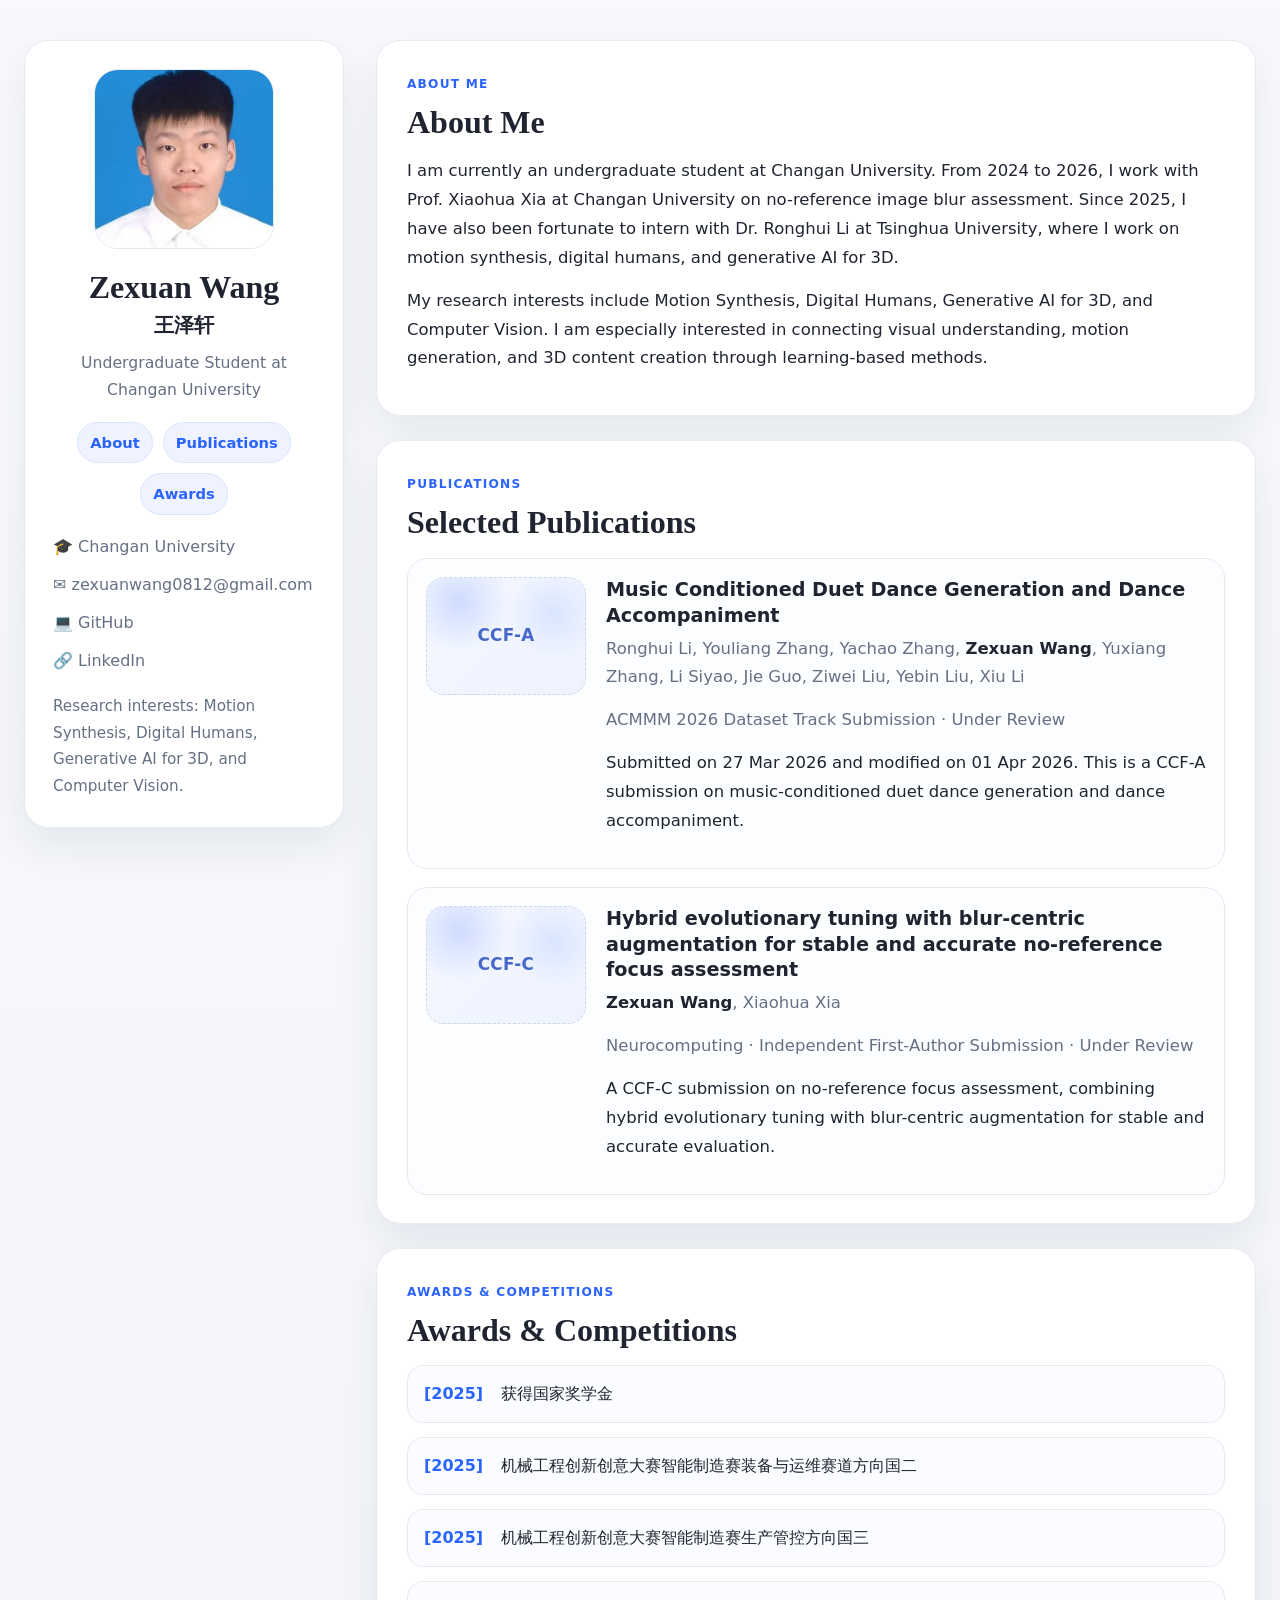
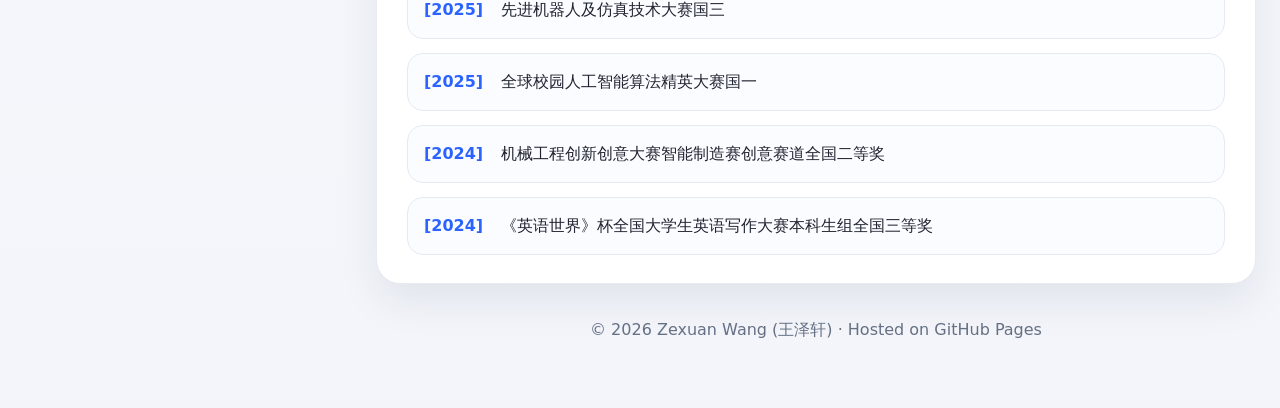
==== commit 066572d3: "Add files via upload" ====
--- a/index.html
+++ b/index.html
@@ -3,229 +3,115 @@
 <head>
   <meta charset="UTF-8" />
   <meta name="viewport" content="width=device-width, initial-scale=1.0" />
-  <title>Zexuan Wang (王泽轩) | Homepage</title>
+  <title>Zexuan Wang (王泽轩) | Personal Homepage</title>
   <meta
     name="description"
     content="Personal homepage of Zexuan Wang (王泽轩), undergraduate student at Changan University."
   />
-  <link rel="preconnect" href="https://fonts.googleapis.com" />
-  <link rel="preconnect" href="https://fonts.gstatic.com" crossorigin />
-  <link href="https://fonts.googleapis.com/css2?family=Inter:wght@400;500;600;700;800&family=Playfair+Display:wght@600;700&display=swap" rel="stylesheet" />
   <link rel="stylesheet" href="styles.css" />
 </head>
 <body>
-  <div class="background-orb orb-1"></div>
-  <div class="background-orb orb-2"></div>
-
   <div class="page-shell">
     <aside class="sidebar">
-      <div class="profile-card">
-        <div class="avatar-ring">
-          <img src="avatar.jpg" alt="Portrait of Zexuan Wang" class="avatar" />
-        </div>
+      <div class="sidebar-card">
+        <img src="avatar.jpg" alt="Zexuan Wang avatar" class="avatar" />
 
-        <div class="profile-text">
-          <p class="kicker">Academic Homepage</p>
-          <h1>Zexuan Wang <span>王泽轩</span></h1>
-          <p class="role">Undergraduate Student at Changan University</p>
-        </div>
+        <h1>
+          Zexuan Wang
+          <span class="name-cn">王泽轩</span>
+        </h1>
 
-        <nav class="quick-nav">
+        <p class="title">Undergraduate Student at Changan University</p>
+
+        <div class="links-block">
           <a href="#about">About</a>
           <a href="#publications">Publications</a>
           <a href="#awards">Awards</a>
-        </nav>
+        </div>
 
-        <ul class="contact-list">
-          <li>
-            <span class="icon">🎓</span>
-            <div>
-              <strong>Institution</strong>
-              <p>Changan University</p>
-            </div>
-          </li>
-          <li>
-            <span class="icon">✉️</span>
-            <div>
-              <strong>Email</strong>
-              <p><a href="mailto:zexuanwang0812@gmail.com">zexuanwang0812@gmail.com</a></p>
-            </div>
-          </li>
-          <li>
-            <span class="icon">💻</span>
-            <div>
-              <strong>GitHub</strong>
-              <p><a href="https://github.com/glkssK" target="_blank" rel="noreferrer">github.com/glkssK</a></p>
-            </div>
-          </li>
-          <li>
-            <span class="icon">🔗</span>
-            <div>
-              <strong>LinkedIn</strong>
-              <p><a href="https://www.linkedin.com/in/zexuan-wang-3869303ba" target="_blank" rel="noreferrer">linkedin.com/in/zexuan-wang-3869303ba</a></p>
-            </div>
-          </li>
+        <ul class="meta-list">
+          <li>🎓 Changan University</li>
+          <li>✉️ <a href="mailto:zexuanwang0812@gmail.com">zexuanwang0812@gmail.com</a></li>
+          <li>💻 <a href="https://github.com/glkssK" target="_blank" rel="noreferrer">GitHub</a></li>
+          <li>🔗 <a href="https://www.linkedin.com/in/zexuan-wang-3869303ba" target="_blank" rel="noreferrer">LinkedIn</a></li>
         </ul>
 
-        <div class="interest-box">
-          <h3>Research Interests</h3>
-          <div class="tags">
-            <span>Motion Synthesis</span>
-            <span>Digital Humans</span>
-            <span>Generative AI for 3D</span>
-            <span>Computer Vision</span>
-          </div>
-        </div>
+        <p class="note">
+          Research interests: Motion Synthesis, Digital Humans, Generative AI for 3D, and Computer Vision.
+        </p>
       </div>
     </aside>
 
     <main class="content">
-      <section id="about" class="hero-card">
-        <div class="section-head">
+      <section id="about" class="section">
+        <div class="section-heading">
           <span class="eyebrow">ABOUT ME</span>
-          <h2>Building motion, 3D, and vision-driven intelligence.</h2>
+          <h2>About Me</h2>
+        </div>
+        <p>
+          I am currently an undergraduate student at Changan University. From 2024 to 2026, I work
+          with Prof. Xiaohua Xia at Changan University on no-reference image blur assessment. Since 2025,
+          I have also been fortunate to intern with Dr. Ronghui Li at Tsinghua University, where I work
+          on motion synthesis, digital humans, and generative AI for 3D.
+        </p>
+        <p>
+          My research interests include Motion Synthesis, Digital Humans, Generative AI for 3D, and
+          Computer Vision. I am especially interested in connecting visual understanding, motion
+          generation, and 3D content creation through learning-based methods.
+        </p>
+      </section>
+
+      <section id="publications" class="section">
+        <div class="section-heading">
+          <span class="eyebrow">PUBLICATIONS</span>
+          <h2>Selected Publications</h2>
         </div>
 
-        <p class="lead">
-          I am currently an undergraduate student at <strong>Changan University</strong>. From <strong>2024 to 2026</strong>,
-          I work with <strong>Prof. Xiaohua Xia</strong> on <strong>no-reference image blur assessment</strong>.
-          Since <strong>2025</strong>, I have also been fortunate to intern with <strong>Dr. Ronghui Li</strong>
-          at <strong>Tsinghua University</strong>, where I focus on <strong>motion synthesis</strong>,
-          <strong>digital humans</strong>, and <strong>generative AI for 3D</strong>.
-        </p>
-
-        <p>
-          My research interests lie in Motion Synthesis, Digital Humans, Generative AI for 3D, and Computer Vision.
-          I am especially interested in connecting visual understanding, motion generation, and 3D content creation
-          through learning-based methods.
-        </p>
-
-        <div class="highlights-grid">
-          <div class="highlight-card">
-            <span class="highlight-label">Current Focus</span>
-            <h3>Human motion & digital human generation</h3>
-            <p>Exploring how generative models can bridge motion, interaction, and 3D character creation.</p>
-          </div>
-          <div class="highlight-card">
-            <span class="highlight-label">Vision Research</span>
-            <h3>No-reference blur assessment</h3>
-            <p>Working on stable and accurate blind focus assessment with blur-centric augmentation strategies.</p>
-          </div>
-          <div class="highlight-card">
-            <span class="highlight-label">Academic Goal</span>
-            <h3>From perception to controllable generation</h3>
-            <p>Interested in unifying visual perception, motion modeling, and generative learning in 3D spaces.</p>
-          </div>
-        </div>
-      </section>
-
-      <section id="publications" class="section-card">
-        <div class="section-head">
-          <span class="eyebrow">SELECTED PUBLICATIONS</span>
-          <h2>Research & Submissions</h2>
-        </div>
-
-        <article class="pub-card">
-          <div class="pub-badge">CCF-A</div>
-          <div class="pub-content">
-            <div class="pub-meta-row">
-              <span class="status-pill">Under Review</span>
-              <span class="date-pill">Updated Apr 01, 2026</span>
-            </div>
+        <article class="paper-card">
+          <div class="paper-thumb">CCF-A</div>
+          <div class="paper-body">
             <h3>Music Conditioned Duet Dance Generation and Dance Accompaniment</h3>
             <p class="authors">
               Ronghui Li, Youliang Zhang, Yachao Zhang, <strong>Zexuan Wang</strong>, Yuxiang Zhang,
               Li Siyao, Jie Guo, Ziwei Liu, Yebin Liu, Xiu Li
             </p>
-            <p class="venue">ACMMM 2026 Dataset Track Submission</p>
+            <p class="venue">ACMMM 2026 Dataset Track Submission · Under Review</p>
             <p class="summary">
-              A submission on music-conditioned duet dance generation and dance accompaniment,
-              with my contribution as the fourth author.
+              Submitted on 27 Mar 2026 and modified on 01 Apr 2026. This is a CCF-A submission on
+              music-conditioned duet dance generation and dance accompaniment.
             </p>
           </div>
         </article>
 
-        <article class="pub-card">
-          <div class="pub-badge">CCF-C</div>
-          <div class="pub-content">
-            <div class="pub-meta-row">
-              <span class="status-pill">Under Review</span>
-              <span class="date-pill">Independent First Author</span>
-            </div>
+        <article class="paper-card">
+          <div class="paper-thumb">CCF-C</div>
+          <div class="paper-body">
             <h3>Hybrid evolutionary tuning with blur-centric augmentation for stable and accurate no-reference focus assessment</h3>
             <p class="authors"><strong>Zexuan Wang</strong>, Xiaohua Xia</p>
-            <p class="venue">Neurocomputing</p>
+            <p class="venue">Neurocomputing · Independent First-Author Submission · Under Review</p>
             <p class="summary">
-              An independent first-author submission on no-reference focus assessment,
-              combining hybrid evolutionary tuning with blur-centric augmentation for stability and accuracy.
+              A CCF-C submission on no-reference focus assessment, combining hybrid evolutionary tuning
+              with blur-centric augmentation for stable and accurate evaluation.
             </p>
           </div>
         </article>
       </section>
 
-      <section id="awards" class="section-card">
-        <div class="section-head">
+      <section id="awards" class="section">
+        <div class="section-heading">
           <span class="eyebrow">AWARDS & COMPETITIONS</span>
-          <h2>Selected Honors</h2>
+          <h2>Awards & Competitions</h2>
         </div>
 
-        <div class="award-list">
-          <article class="award-item">
-            <div class="award-year">2025</div>
-            <div class="award-body">
-              <h3>National Scholarship</h3>
-              <p>国家奖学金</p>
-            </div>
-          </article>
-
-          <article class="award-item">
-            <div class="award-year">2025</div>
-            <div class="award-body">
-              <h3>National Second Prize</h3>
-              <p>机械工程创新创意大赛智能制造赛装备与运维赛道方向国二</p>
-            </div>
-          </article>
-
-          <article class="award-item">
-            <div class="award-year">2025</div>
-            <div class="award-body">
-              <h3>National Third Prize</h3>
-              <p>机械工程创新创意大赛智能制造赛生产管控方向国三</p>
-            </div>
-          </article>
-
-          <article class="award-item">
-            <div class="award-year">2025</div>
-            <div class="award-body">
-              <h3>National Third Prize</h3>
-              <p>先进机器人及仿真技术大赛国三</p>
-            </div>
-          </article>
-
-          <article class="award-item">
-            <div class="award-year">2025</div>
-            <div class="award-body">
-              <h3>National First Prize</h3>
-              <p>全球校园人工智能算法精英大赛国一</p>
-            </div>
-          </article>
-
-          <article class="award-item">
-            <div class="award-year">2024</div>
-            <div class="award-body">
-              <h3>National Second Prize</h3>
-              <p>机械工程创新创意大赛智能制造赛创意赛道全国二等奖</p>
-            </div>
-          </article>
-
-          <article class="award-item">
-            <div class="award-year">2024</div>
-            <div class="award-body">
-              <h3>National Third Prize</h3>
-              <p>《英语世界》杯全国大学生英语写作大赛本科生组全国三等奖</p>
-            </div>
-          </article>
-        </div>
+        <ul class="news-list">
+          <li><span>[2025]</span> 获得国家奖学金</li>
+          <li><span>[2025]</span> 机械工程创新创意大赛智能制造赛装备与运维赛道方向国二</li>
+          <li><span>[2025]</span> 机械工程创新创意大赛智能制造赛生产管控方向国三</li>
+          <li><span>[2025]</span> 先进机器人及仿真技术大赛国三</li>
+          <li><span>[2025]</span> 全球校园人工智能算法精英大赛国一</li>
+          <li><span>[2024]</span> 机械工程创新创意大赛智能制造赛创意赛道全国二等奖</li>
+          <li><span>[2024]</span> 《英语世界》杯全国大学生英语写作大赛本科生组全国三等奖</li>
+        </ul>
       </section>
 
       <footer class="footer">
--- a/styles.css
+++ b/styles.css
@@ -1,18 +1,12 @@
 :root {
-  --bg: #0b1020;
-  --bg-soft: #121a33;
-  --panel: rgba(255, 255, 255, 0.82);
-  --panel-strong: rgba(255, 255, 255, 0.9);
-  --text: #182033;
-  --muted: #5e6880;
-  --line: rgba(111, 129, 173, 0.18);
-  --accent: #456dff;
-  --accent-2: #7f8cff;
-  --accent-soft: rgba(69, 109, 255, 0.1);
-  --shadow: 0 30px 80px rgba(10, 16, 35, 0.16);
-  --radius-xl: 30px;
-  --radius-lg: 22px;
-  --radius-md: 18px;
+  --bg: #f6f7fb;
+  --panel: #ffffff;
+  --text: #1f2430;
+  --muted: #657084;
+  --line: #e6e9f0;
+  --shadow: 0 18px 40px rgba(18, 33, 64, 0.08);
+  --accent: #2a63ff;
+  --accent-soft: #eef3ff;
 }
 
 * {
@@ -25,41 +19,10 @@
 
 body {
   margin: 0;
-  min-height: 100vh;
+  background: linear-gradient(180deg, #f8f9fc 0%, #f3f5fa 100%);
   color: var(--text);
-  background:
-    radial-gradient(circle at top left, rgba(109, 125, 255, 0.18), transparent 28%),
-    radial-gradient(circle at 85% 20%, rgba(47, 179, 255, 0.16), transparent 20%),
-    linear-gradient(180deg, #eef2ff 0%, #f7f9fc 50%, #f2f5fb 100%);
-  font-family: "Inter", ui-sans-serif, system-ui, -apple-system, BlinkMacSystemFont, "Segoe UI", sans-serif;
-  line-height: 1.7;
-  position: relative;
-  overflow-x: hidden;
-}
-
-.background-orb {
-  position: fixed;
-  border-radius: 999px;
-  filter: blur(80px);
-  opacity: 0.45;
-  pointer-events: none;
-  z-index: 0;
-}
-
-.orb-1 {
-  width: 280px;
-  height: 280px;
-  background: rgba(96, 119, 255, 0.35);
-  top: -60px;
-  left: -60px;
-}
-
-.orb-2 {
-  width: 340px;
-  height: 340px;
-  background: rgba(72, 188, 255, 0.18);
-  right: -120px;
-  top: 260px;
+  font-family: Inter, ui-sans-serif, system-ui, -apple-system, BlinkMacSystemFont, "Segoe UI", sans-serif;
+  line-height: 1.75;
 }
 
 img {
@@ -67,365 +30,205 @@
   max-width: 100%;
 }
 
-strong {
-  font-weight: 800;
-}
-
 .page-shell {
-  position: relative;
-  z-index: 1;
-  max-width: 1320px;
+  max-width: 1280px;
   margin: 0 auto;
-  padding: 38px 24px 64px;
-  display: grid;
-  grid-template-columns: 360px minmax(0, 1fr);
-  gap: 30px;
+  padding: 40px 24px 64px;
+  display: grid;
+  grid-template-columns: 320px minmax(0, 1fr);
+  gap: 32px;
 }
 
 .sidebar {
   position: relative;
 }
 
-.profile-card {
+.sidebar-card {
   position: sticky;
-  top: 22px;
+  top: 24px;
+  background: var(--panel);
+  border: 1px solid rgba(230, 233, 240, 0.95);
+  border-radius: 24px;
+  box-shadow: var(--shadow);
   padding: 28px;
-  border-radius: 32px;
-  background: linear-gradient(180deg, rgba(15, 23, 48, 0.96), rgba(22, 33, 67, 0.94));
-  box-shadow: 0 26px 70px rgba(9, 16, 34, 0.28);
-  color: #eaf0ff;
-  overflow: hidden;
-}
-
-.profile-card::before {
-  content: "";
-  position: absolute;
-  inset: 0;
-  background:
-    radial-gradient(circle at 15% 15%, rgba(137, 159, 255, 0.28), transparent 26%),
-    radial-gradient(circle at 85% 20%, rgba(84, 213, 255, 0.18), transparent 20%);
-  pointer-events: none;
-}
-
-.profile-card > * {
-  position: relative;
-  z-index: 1;
-}
-
-.avatar-ring {
-  width: 208px;
-  height: 208px;
+}
+
+.avatar {
+  width: 180px;
+  height: 180px;
   margin: 0 auto 20px;
-  padding: 6px;
-  border-radius: 28px;
-  background: linear-gradient(145deg, rgba(255,255,255,0.45), rgba(120, 157, 255, 0.22));
-  box-shadow: 0 10px 40px rgba(7, 13, 28, 0.22);
-}
-
-.avatar {
-  width: 100%;
-  height: 100%;
+  border-radius: 24px;
+  border: 1px solid var(--line);
   object-fit: cover;
-  object-position: center top;
-  border-radius: 22px;
-  border: 1px solid rgba(255,255,255,0.2);
-}
-
-.kicker {
-  margin: 0 0 8px;
-  text-transform: uppercase;
-  letter-spacing: 0.16em;
-  font-size: 0.72rem;
-  font-weight: 800;
-  color: #aabaff;
+  background: #fafbfd;
+}
+
+.sidebar h1 {
+  margin: 0;
+  font-size: 2rem;
+  line-height: 1.15;
   text-align: center;
-}
-
-.profile-text h1 {
-  margin: 0;
-  font-family: "Playfair Display", Georgia, serif;
+  font-family: Georgia, "Times New Roman", serif;
+}
+
+.name-cn {
+  display: block;
+  font-size: 0.62em;
+  font-weight: 600;
+  margin-top: 8px;
+}
+
+.title {
+  margin: 12px 0 18px;
   text-align: center;
-  font-size: 2.15rem;
-  line-height: 1.08;
-  color: #ffffff;
-}
-
-.profile-text h1 span {
-  display: block;
-  font-size: 0.58em;
-  margin-top: 8px;
-  font-family: "Inter", sans-serif;
-  color: #bfd0ff;
-  font-weight: 700;
-}
-
-.role {
-  margin: 12px auto 22px;
-  max-width: 250px;
-  text-align: center;
-  color: #d4ddfb;
+  color: var(--muted);
   font-size: 0.98rem;
 }
 
-.quick-nav {
+.links-block {
   display: flex;
   flex-wrap: wrap;
   justify-content: center;
   gap: 10px;
-  margin-bottom: 20px;
-}
-
-.quick-nav a {
+  margin-bottom: 18px;
+}
+
+.links-block a {
   text-decoration: none;
-  color: #eef3ff;
-  border: 1px solid rgba(255,255,255,0.12);
-  background: rgba(255,255,255,0.08);
-  padding: 9px 14px;
+  color: var(--accent);
+  background: var(--accent-soft);
+  border: 1px solid #dbe5ff;
   border-radius: 999px;
+  padding: 7px 12px;
   font-size: 0.92rem;
-  font-weight: 700;
-  backdrop-filter: blur(10px);
-}
-
-.quick-nav a:hover,
-.contact-list a:hover {
+  font-weight: 600;
+}
+
+.links-block a:hover,
+.meta-list a:hover {
   opacity: 0.88;
 }
 
-.contact-list {
+.meta-list {
   list-style: none;
-  margin: 0;
   padding: 0;
-  display: grid;
-  gap: 12px;
-}
-
-.contact-list li {
-  display: grid;
-  grid-template-columns: 42px minmax(0, 1fr);
-  gap: 12px;
-  align-items: start;
-  padding: 12px;
-  border-radius: 18px;
-  background: rgba(255,255,255,0.05);
-  border: 1px solid rgba(255,255,255,0.08);
-}
-
-.icon {
-  width: 42px;
-  height: 42px;
-  border-radius: 14px;
-  display: grid;
-  place-items: center;
-  background: rgba(255,255,255,0.09);
-}
-
-.contact-list strong {
-  display: block;
-  margin-bottom: 2px;
-  font-size: 0.86rem;
-  color: #b9c8f5;
-}
-
-.contact-list p {
-  margin: 0;
-  font-size: 0.94rem;
-  color: #edf2ff;
-  word-break: break-word;
-}
-
-.contact-list a {
+  margin: 0;
+  display: grid;
+  gap: 10px;
+  color: var(--muted);
+}
+
+.meta-list a {
   color: inherit;
   text-decoration: none;
-}
-
-.interest-box {
-  margin-top: 18px;
-  padding: 16px;
-  border-radius: 20px;
-  background: rgba(255,255,255,0.06);
-  border: 1px solid rgba(255,255,255,0.08);
-}
-
-.interest-box h3 {
-  margin: 0 0 12px;
-  font-size: 0.96rem;
-  color: #ffffff;
-}
-
-.tags {
-  display: flex;
-  flex-wrap: wrap;
-  gap: 10px;
-}
-
-.tags span {
-  display: inline-flex;
-  align-items: center;
-  padding: 8px 12px;
-  border-radius: 999px;
-  font-size: 0.85rem;
-  font-weight: 700;
-  color: #e8eeff;
-  background: rgba(125, 150, 255, 0.14);
-  border: 1px solid rgba(170, 188, 255, 0.18);
+  border-bottom: 1px solid transparent;
+}
+
+.meta-list a:hover {
+  border-color: currentColor;
+}
+
+.note {
+  margin: 18px 0 0;
+  font-size: 0.95rem;
+  color: var(--muted);
 }
 
 .content {
   min-width: 0;
 }
 
-.hero-card,
-.section-card {
+.section {
   background: var(--panel);
-  backdrop-filter: blur(18px);
-  border: 1px solid rgba(255,255,255,0.62);
-  border-radius: var(--radius-xl);
+  border: 1px solid rgba(230, 233, 240, 0.95);
+  border-radius: 24px;
   box-shadow: var(--shadow);
-}
-
-.hero-card {
-  padding: 34px 34px 28px;
+  padding: 28px 30px;
   margin-bottom: 24px;
 }
 
-.section-card {
-  padding: 30px 30px 26px;
-  margin-bottom: 24px;
-}
-
-.section-head {
+.section-heading {
   margin-bottom: 16px;
 }
 
 .eyebrow {
   display: inline-block;
+  letter-spacing: 0.1em;
   font-size: 0.76rem;
   font-weight: 800;
-  letter-spacing: 0.14em;
   color: var(--accent);
 }
 
-.section-head h2 {
-  margin: 8px 0 0;
-  font-size: 2.35rem;
-  line-height: 1.14;
-  font-family: "Playfair Display", Georgia, serif;
-  color: #141b2f;
-}
-
-.hero-card p,
-.section-card p {
+.section h2 {
+  margin: 6px 0 0;
+  font-size: 2rem;
+  line-height: 1.2;
+  font-family: Georgia, "Times New Roman", serif;
+}
+
+.section p {
   margin: 0 0 14px;
   font-size: 1.03rem;
-  color: #2b3246;
-}
-
-.lead {
-  font-size: 1.09rem !important;
-}
-
-.highlights-grid {
-  margin-top: 20px;
-  display: grid;
-  grid-template-columns: repeat(3, minmax(0, 1fr));
-  gap: 16px;
-}
-
-.highlight-card {
+}
+
+.news-list {
+  list-style: none;
+  margin: 0;
+  padding: 0;
+  display: grid;
+  gap: 14px;
+}
+
+.news-list li {
+  padding: 14px 16px;
+  border: 1px solid var(--line);
+  border-radius: 16px;
+  background: #fbfcff;
+}
+
+.news-list span {
+  display: inline-block;
+  min-width: 72px;
+  font-weight: 700;
+  color: var(--accent);
+}
+
+.paper-card {
+  display: grid;
+  grid-template-columns: 160px minmax(0, 1fr);
+  gap: 20px;
+  align-items: start;
   padding: 18px;
-  border-radius: 22px;
-  background: linear-gradient(180deg, rgba(255,255,255,0.7), rgba(244,247,255,0.9));
-  border: 1px solid rgba(115, 136, 201, 0.16);
-}
-
-.highlight-label {
-  display: inline-flex;
-  margin-bottom: 10px;
-  padding: 6px 10px;
-  border-radius: 999px;
-  background: var(--accent-soft);
-  color: var(--accent);
-  font-size: 0.78rem;
+  border: 1px solid var(--line);
+  border-radius: 20px;
+  background: #fcfdff;
+  margin-bottom: 18px;
+}
+
+.paper-card:last-child {
+  margin-bottom: 0;
+}
+
+.paper-thumb {
+  min-height: 118px;
+  border-radius: 18px;
+  border: 1px dashed #cfd8eb;
+  background:
+    radial-gradient(circle at 20% 20%, rgba(42, 99, 255, 0.18), transparent 32%),
+    radial-gradient(circle at 80% 30%, rgba(95, 144, 255, 0.16), transparent 30%),
+    linear-gradient(135deg, #f4f7ff 0%, #eef3ff 100%);
+  display: grid;
+  place-items: center;
+  color: #4567c8;
   font-weight: 800;
-  letter-spacing: 0.04em;
-}
-
-.highlight-card h3 {
-  margin: 0 0 8px;
-  font-size: 1.03rem;
-  line-height: 1.4;
-}
-
-.highlight-card p {
-  margin: 0;
-  color: var(--muted);
-  font-size: 0.95rem;
-}
-
-.pub-card {
-  display: grid;
-  grid-template-columns: 112px minmax(0, 1fr);
-  gap: 18px;
-  padding: 18px;
-  border-radius: 24px;
-  background: linear-gradient(180deg, rgba(255,255,255,0.82), rgba(247,249,255,0.92));
-  border: 1px solid rgba(116, 137, 196, 0.14);
-  box-shadow: 0 14px 38px rgba(16, 30, 65, 0.06);
-  margin-bottom: 16px;
-}
-
-.pub-card:last-child {
-  margin-bottom: 0;
-}
-
-.pub-badge {
-  min-height: 110px;
-  display: grid;
-  place-items: center;
-  border-radius: 20px;
-  background:
-    radial-gradient(circle at 20% 20%, rgba(77, 109, 255, 0.18), transparent 30%),
-    radial-gradient(circle at 80% 30%, rgba(102, 194, 255, 0.18), transparent 26%),
-    linear-gradient(135deg, #edf2ff 0%, #f7f9ff 100%);
-  color: #3656c6;
-  font-weight: 900;
+  letter-spacing: 0.02em;
   font-size: 1.05rem;
-  letter-spacing: 0.06em;
-  border: 1px solid rgba(110, 131, 193, 0.18);
-}
-
-.pub-meta-row {
-  display: flex;
-  flex-wrap: wrap;
-  gap: 10px;
-  margin-bottom: 10px;
-}
-
-.status-pill,
-.date-pill {
-  display: inline-flex;
-  align-items: center;
-  padding: 6px 10px;
-  border-radius: 999px;
-  font-size: 0.8rem;
-  font-weight: 800;
-}
-
-.status-pill {
-  background: rgba(39, 186, 112, 0.12);
-  color: #19854f;
-}
-
-.date-pill {
-  background: rgba(69, 109, 255, 0.1);
-  color: var(--accent);
-}
-
-.pub-content h3 {
-  margin: 0 0 8px;
+}
+
+.paper-body h3 {
+  margin: 0 0 6px;
   font-size: 1.2rem;
-  line-height: 1.42;
+  line-height: 1.35;
 }
 
 .authors,
@@ -436,104 +239,62 @@
 
 .authors,
 .venue {
-  color: var(--muted) !important;
-}
-
-.award-list {
-  display: grid;
-  gap: 14px;
-}
-
-.award-item {
-  display: grid;
-  grid-template-columns: 96px minmax(0, 1fr);
-  gap: 14px;
-  padding: 16px 18px;
-  border-radius: 22px;
-  background: linear-gradient(180deg, rgba(255,255,255,0.84), rgba(248,250,255,0.96));
-  border: 1px solid rgba(116, 137, 196, 0.14);
-}
-
-.award-year {
-  display: inline-flex;
-  align-items: center;
-  justify-content: center;
-  align-self: start;
-  min-height: 48px;
-  border-radius: 16px;
-  background: linear-gradient(135deg, #edf2ff, #f8fbff);
-  color: var(--accent);
-  font-weight: 900;
-  letter-spacing: 0.04em;
-}
-
-.award-body h3 {
-  margin: 0 0 4px;
-  font-size: 1.04rem;
-}
-
-.award-body p {
-  margin: 0;
-  color: var(--muted);
+  color: var(--muted);
+}
+
+.authors strong {
+  color: var(--text);
 }
 
 .footer {
-  padding: 4px 4px 0;
+  padding: 8px 4px 0;
+  color: var(--muted);
   text-align: center;
-  color: #6d7591;
 }
 
 .footer p {
   margin: 0;
-  font-size: 0.95rem;
-}
-
-@media (max-width: 1080px) {
+}
+
+@media (max-width: 980px) {
   .page-shell {
     grid-template-columns: 1fr;
   }
 
-  .profile-card {
+  .sidebar-card {
     position: static;
-  }
-
-  .highlights-grid {
-    grid-template-columns: 1fr;
   }
 }
 
 @media (max-width: 720px) {
   .page-shell {
-    padding: 16px 12px 36px;
-    gap: 18px;
-  }
-
-  .profile-card,
-  .hero-card,
-  .section-card {
+    padding: 20px 14px 40px;
+    gap: 20px;
+  }
+
+  .sidebar-card,
+  .section {
     padding: 22px;
-    border-radius: 24px;
-  }
-
-  .avatar-ring {
-    width: 168px;
-    height: 168px;
-  }
-
-  .profile-text h1 {
-    font-size: 1.85rem;
-  }
-
-  .section-head h2 {
-    font-size: 1.75rem;
-  }
-
-  .pub-card,
-  .award-item {
+    border-radius: 20px;
+  }
+
+  .sidebar h1,
+  .section h2 {
+    font-size: 1.6rem;
+  }
+
+  .paper-card {
     grid-template-columns: 1fr;
   }
 
-  .pub-badge {
-    min-height: 72px;
-  }
-}
+  .avatar {
+    width: 144px;
+    height: 144px;
+    border-radius: 20px;
+  }
+
+  .news-list span {
+    min-width: auto;
+    margin-right: 8px;
+  }
+}
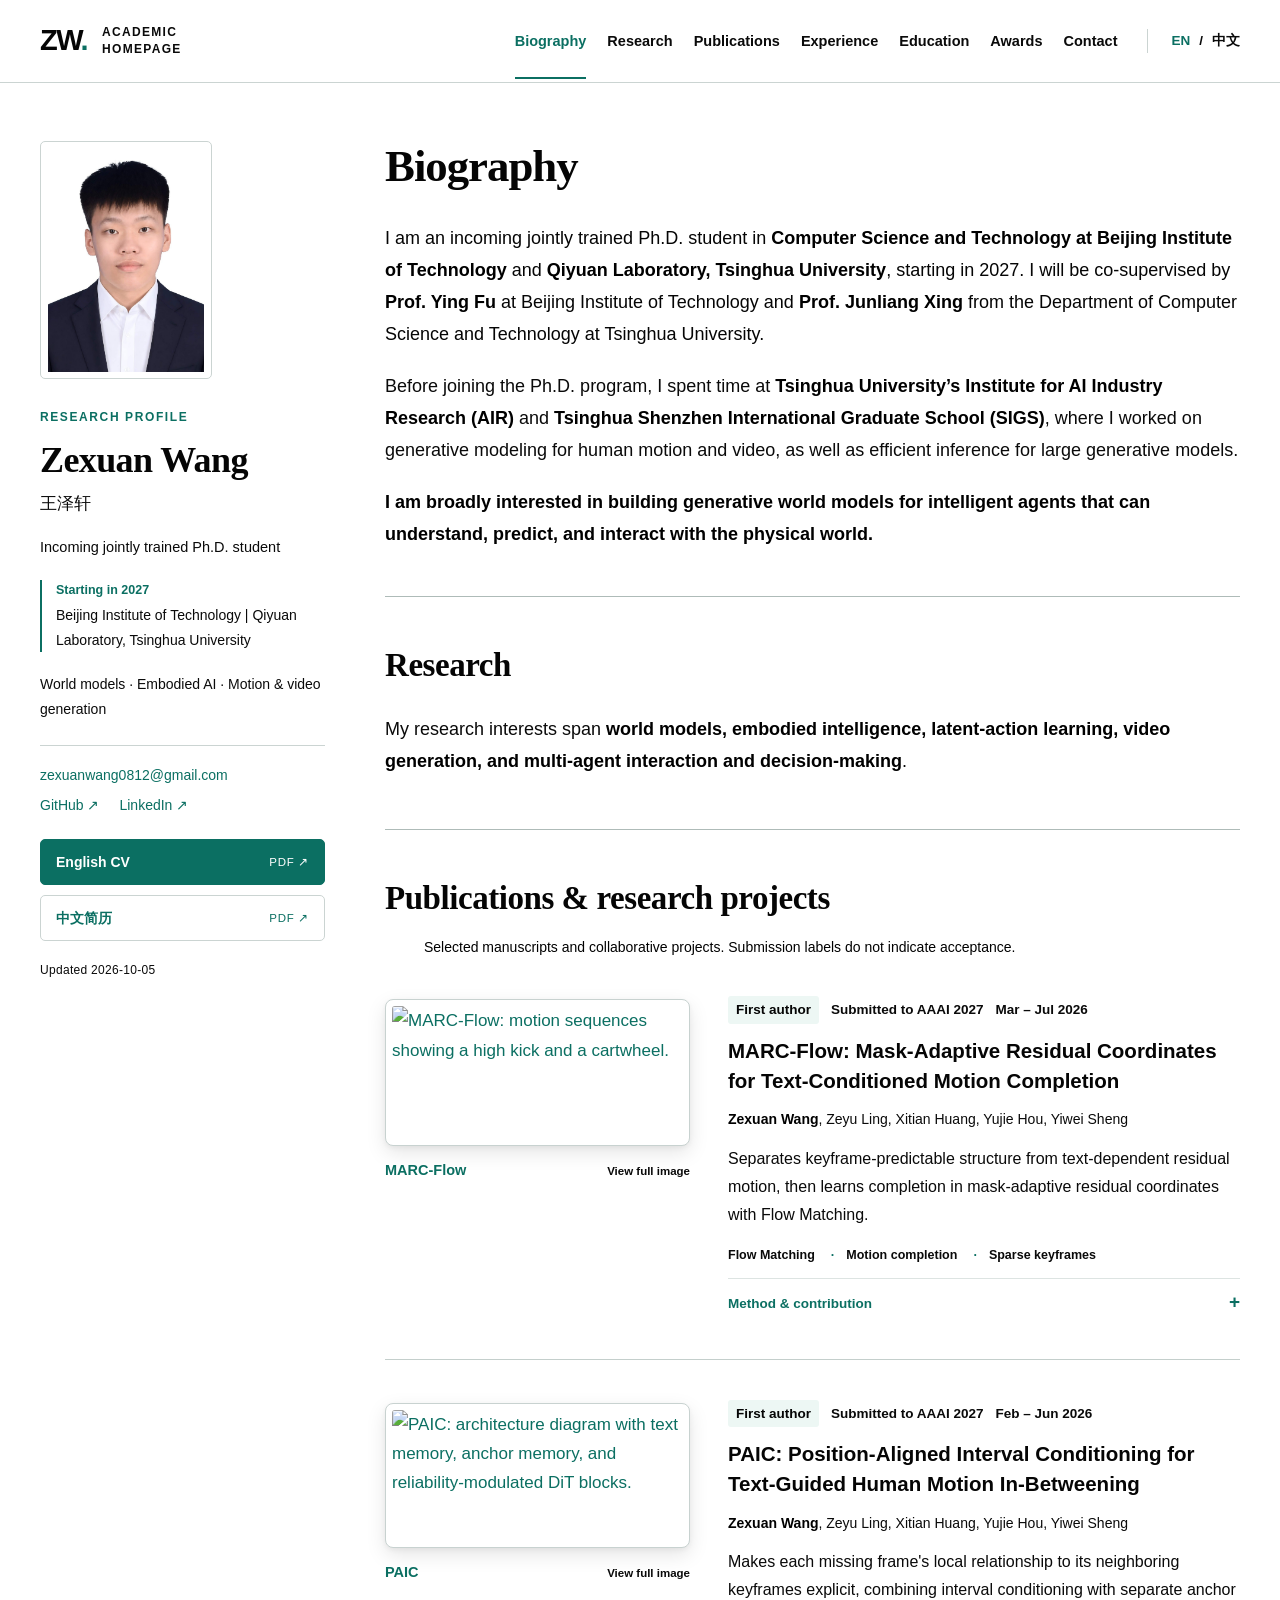
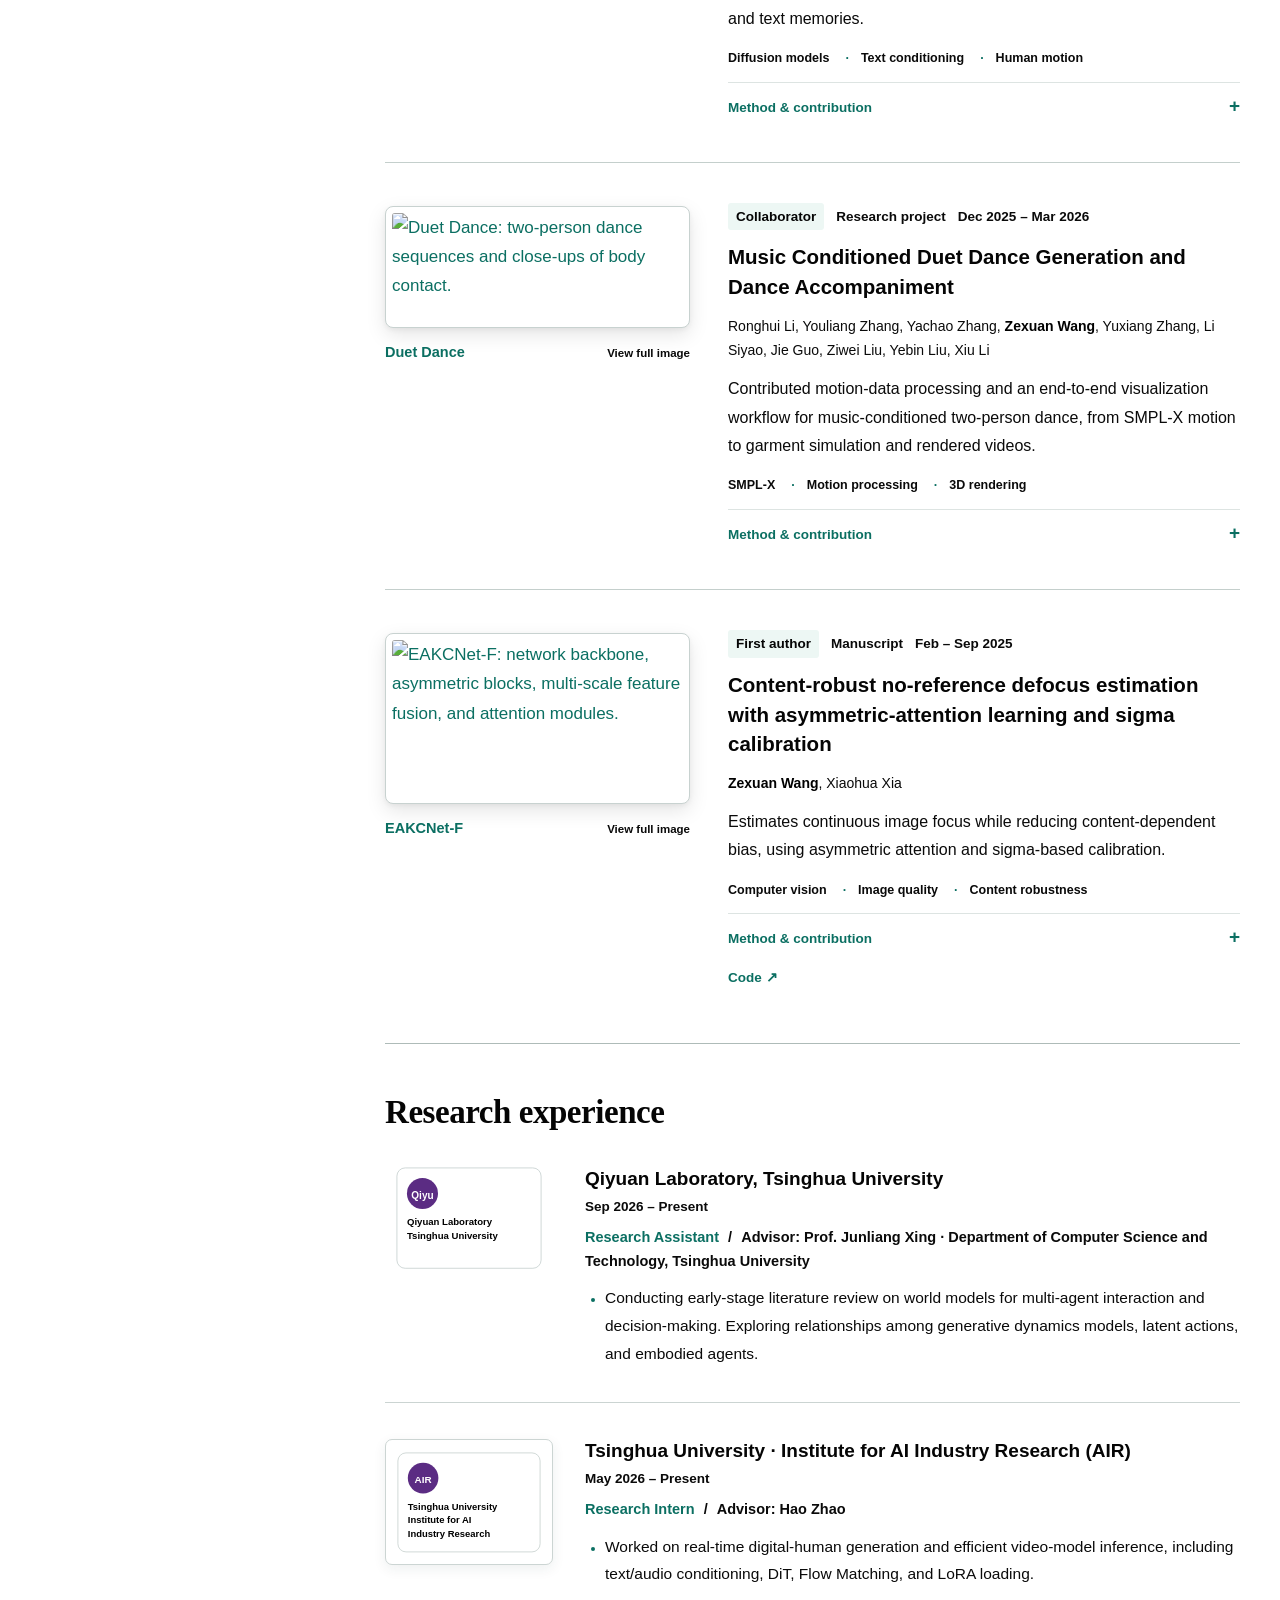
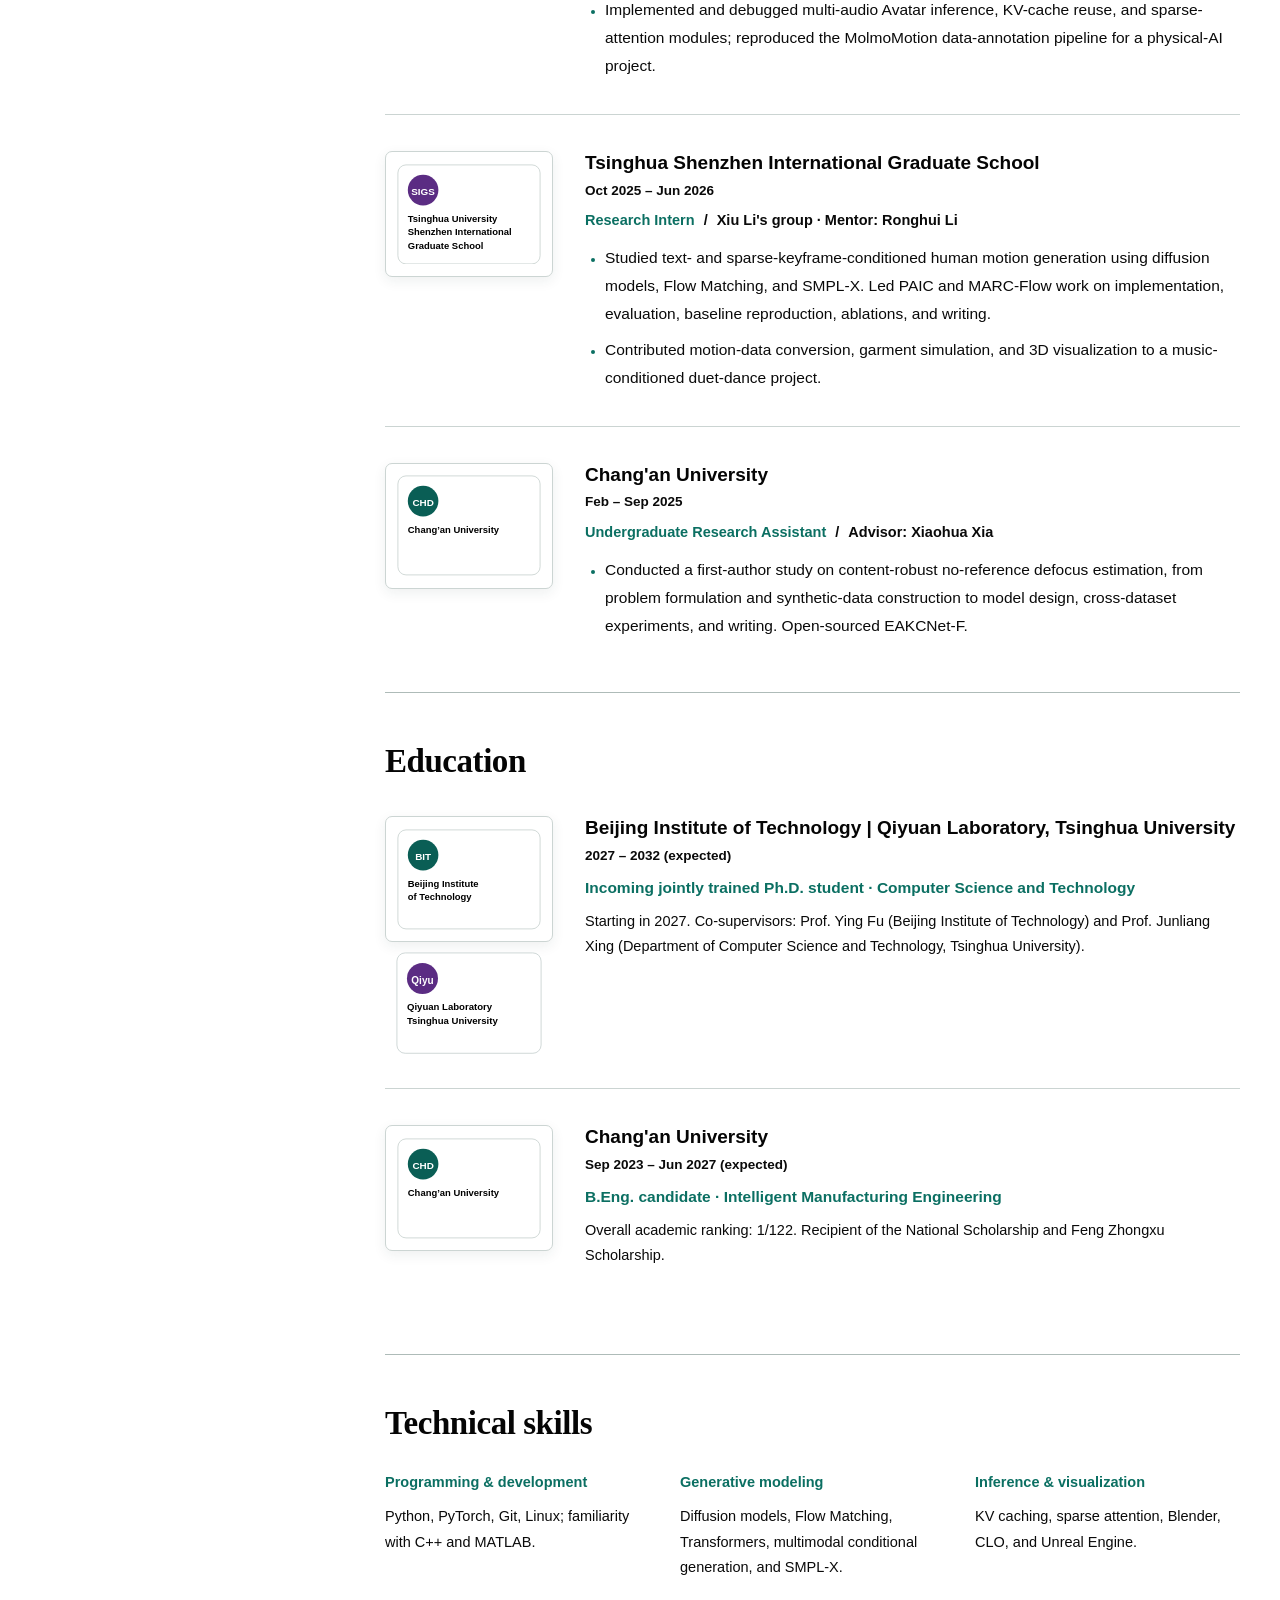
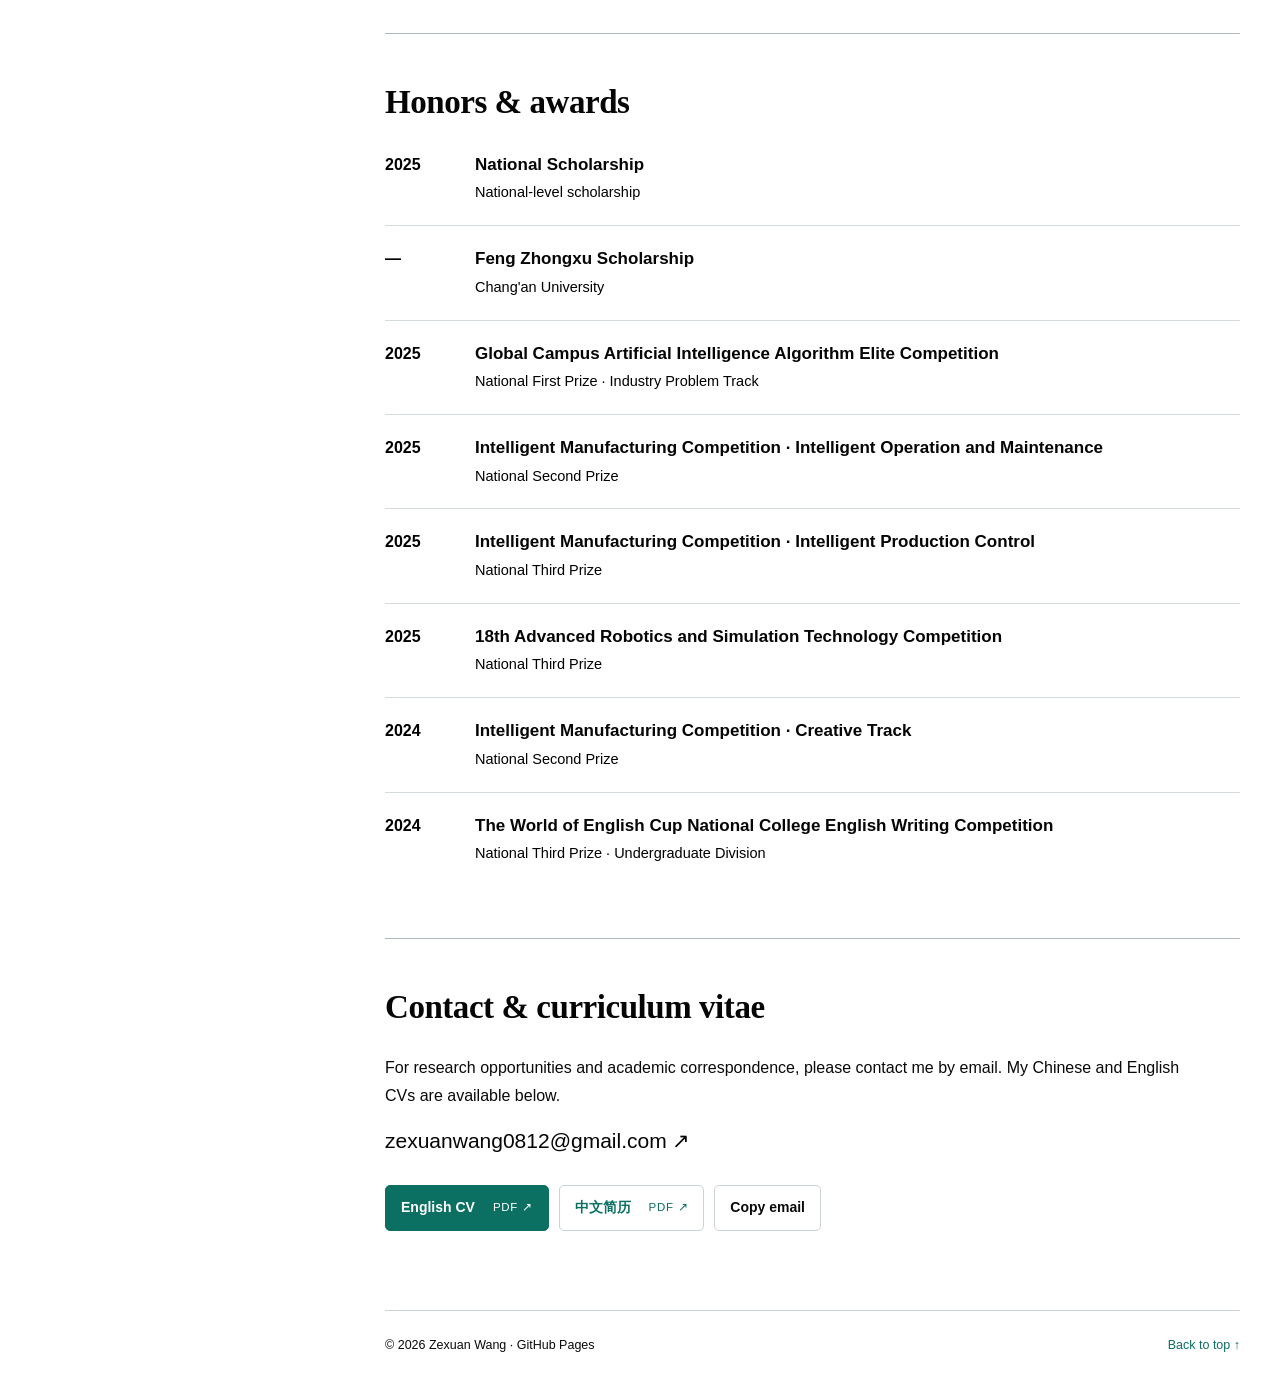
==== commit 75feb746: "Initialize academic homepage" ====
--- a/index.html
+++ b/index.html
@@ -1,123 +1,67 @@
 <!DOCTYPE html>
+
+<!-- Generated from content.json by build.py. Edit the source, then rebuild BOTH languages. -->
 <html lang="en">
 <head>
-  <meta charset="UTF-8" />
-  <meta name="viewport" content="width=device-width, initial-scale=1.0" />
-  <title>Zexuan Wang (王泽轩) | Personal Homepage</title>
-  <meta
-    name="description"
-    content="Personal homepage of Zexuan Wang (王泽轩), undergraduate student at Changan University."
-  />
-  <link rel="stylesheet" href="styles.css" />
+<meta charset="utf-8"/><meta content="width=device-width, initial-scale=1" name="viewport"/>
+<title>Zexuan Wang | Academic homepage</title><meta content="Zexuan Wang — Incoming jointly trained Ph.D. student. Beijing Institute of Technology | Qiyuan Laboratory, Tsinghua University. Starting in 2027. World models · Embodied AI · Motion &amp; video generation." name="description"/>
+<meta content="#f7f8f8" name="theme-color"/><meta content="strict-origin-when-cross-origin" name="referrer"/>
+<link href="https://glkssk.github.io/" rel="canonical"/><link href="https://glkssk.github.io/" hreflang="en" rel="alternate"/><link href="https://glkssk.github.io/zh.html" hreflang="zh-CN" rel="alternate"/><link href="https://glkssk.github.io/" hreflang="x-default" rel="alternate"/>
+<meta content="profile" property="og:type"/><meta content="Zexuan Wang | Academic homepage" property="og:title"/><meta content="Zexuan Wang — Incoming jointly trained Ph.D. student. Beijing Institute of Technology | Qiyuan Laboratory, Tsinghua University. Starting in 2027. World models · Embodied AI · Motion &amp; video generation." property="og:description"/><meta content="https://glkssk.github.io/" property="og:url"/><meta content="https://glkssk.github.io/avatar.jpg" property="og:image"/>
+<link href="styles.css?v=c70daf1760" rel="stylesheet"/>
+<script type="application/ld+json">{"@context": "https://schema.org", "@type": "Person", "name": "Zexuan Wang", "alternateName": "王泽轩", "url": "https://glkssk.github.io", "image": "https://glkssk.github.io/avatar.jpg", "email": "mailto:zexuanwang0812@gmail.com", "sameAs": ["https://github.com/glkssK", "https://www.linkedin.com/in/zexuan-wang-3869303ba"]}</script><script defer="" src="script.js?v=c70daf1760"></script>
 </head>
-<body>
-  <div class="page-shell">
-    <aside class="sidebar">
-      <div class="sidebar-card">
-        <img src="avatar.jpg" alt="Zexuan Wang avatar" class="avatar" />
-
-        <h1>
-          Zexuan Wang
-          <span class="name-cn">王泽轩</span>
-        </h1>
-
-        <p class="title">Undergraduate Student at Changan University</p>
-
-        <div class="links-block">
-          <a href="#about">About</a>
-          <a href="#publications">Publications</a>
-          <a href="#awards">Awards</a>
-        </div>
-
-        <ul class="meta-list">
-          <li>🎓 Changan University</li>
-          <li>✉️ <a href="mailto:zexuanwang0812@gmail.com">zexuanwang0812@gmail.com</a></li>
-          <li>💻 <a href="https://github.com/glkssK" target="_blank" rel="noreferrer">GitHub</a></li>
-          <li>🔗 <a href="https://www.linkedin.com/in/zexuan-wang-3869303ba" target="_blank" rel="noreferrer">LinkedIn</a></li>
-        </ul>
-
-        <p class="note">
-          Research interests: Motion Synthesis, Digital Humans, Generative AI for 3D, and Computer Vision.
-        </p>
-      </div>
-    </aside>
-
-    <main class="content">
-      <section id="about" class="section">
-        <div class="section-heading">
-          <span class="eyebrow">ABOUT ME</span>
-          <h2>About Me</h2>
-        </div>
-        <p>
-          I am currently an undergraduate student at Changan University. From 2024 to 2026, I work
-          with Prof. Xiaohua Xia at Changan University on no-reference image blur assessment. Since 2025,
-          I have also been fortunate to intern with Dr. Ronghui Li at Tsinghua University, where I work
-          on motion synthesis, digital humans, and generative AI for 3D.
-        </p>
-        <p>
-          My research interests include Motion Synthesis, Digital Humans, Generative AI for 3D, and
-          Computer Vision. I am especially interested in connecting visual understanding, motion
-          generation, and 3D content creation through learning-based methods.
-        </p>
-      </section>
-
-      <section id="publications" class="section">
-        <div class="section-heading">
-          <span class="eyebrow">PUBLICATIONS</span>
-          <h2>Selected Publications</h2>
-        </div>
-
-        <article class="paper-card">
-          <div class="paper-thumb">CCF-A</div>
-          <div class="paper-body">
-            <h3>Music Conditioned Duet Dance Generation and Dance Accompaniment</h3>
-            <p class="authors">
-              Ronghui Li, Youliang Zhang, Yachao Zhang, <strong>Zexuan Wang</strong>, Yuxiang Zhang,
-              Li Siyao, Jie Guo, Ziwei Liu, Yebin Liu, Xiu Li
-            </p>
-            <p class="venue">ACMMM 2026 Dataset Track Submission · Under Review</p>
-            <p class="summary">
-              Submitted on 27 Mar 2026 and modified on 01 Apr 2026. This is a CCF-A submission on
-              music-conditioned duet dance generation and dance accompaniment.
-            </p>
-          </div>
-        </article>
-
-        <article class="paper-card">
-          <div class="paper-thumb">CCF-C</div>
-          <div class="paper-body">
-            <h3>Hybrid evolutionary tuning with blur-centric augmentation for stable and accurate no-reference focus assessment</h3>
-            <p class="authors"><strong>Zexuan Wang</strong>, Xiaohua Xia</p>
-            <p class="venue">Neurocomputing · Independent First-Author Submission · Under Review</p>
-            <p class="summary">
-              A CCF-C submission on no-reference focus assessment, combining hybrid evolutionary tuning
-              with blur-centric augmentation for stable and accurate evaluation.
-            </p>
-          </div>
-        </article>
-      </section>
-
-      <section id="awards" class="section">
-        <div class="section-heading">
-          <span class="eyebrow">AWARDS & COMPETITIONS</span>
-          <h2>Awards & Competitions</h2>
-        </div>
-
-        <ul class="news-list">
-          <li><span>[2025]</span> 获得国家奖学金</li>
-          <li><span>[2025]</span> 机械工程创新创意大赛智能制造赛装备与运维赛道方向国二</li>
-          <li><span>[2025]</span> 机械工程创新创意大赛智能制造赛生产管控方向国三</li>
-          <li><span>[2025]</span> 先进机器人及仿真技术大赛国三</li>
-          <li><span>[2025]</span> 全球校园人工智能算法精英大赛国一</li>
-          <li><span>[2024]</span> 机械工程创新创意大赛智能制造赛创意赛道全国二等奖</li>
-          <li><span>[2024]</span> 《英语世界》杯全国大学生英语写作大赛本科生组全国三等奖</li>
-        </ul>
-      </section>
-
-      <footer class="footer">
-        <p>© 2026 Zexuan Wang (王泽轩) · Hosted on GitHub Pages</p>
-      </footer>
-    </main>
-  </div>
+<body id="top">
+<a class="skip-link" href="#main-content">Skip to content</a>
+<header class="site-header"><div class="header-inner"><a aria-label="Zexuan Wang" class="brand" href="index.html"><span class="monogram">ZW<span>.</span></span><span class="brand-label">Academic homepage</span></a>
+<nav aria-label="Main navigation" class="main-nav"><a aria-current="location" href="#about">Biography</a><a href="#research">Research</a><a href="#publications">Publications</a><a href="#experience">Experience</a><a href="#education">Education</a><a href="#awards">Awards</a><a href="#contact">Contact</a></nav><div aria-label="Language" class="language-nav"><a aria-current="page" href="index.html" lang="en">EN</a><span aria-hidden="true">/</span><a data-language-switch="" href="zh.html" lang="zh-CN">中文</a></div></div></header>
+<div class="page-layout">
+<aside aria-label="Profile" class="profile-sidebar"><div class="profile-inner">
+<div class="portrait-frame"><img alt="Zexuan Wang · 王泽轩" class="portrait" fetchpriority="high" height="275" src="avatar.jpg" width="194"/></div>
+<div class="profile-identity"><p class="eyebrow">Research profile</p><h1>Zexuan Wang</h1><p class="secondary-name">王泽轩</p><p class="current-role">Incoming jointly trained Ph.D. student</p></div>
+<div class="next-step"><p class="next-label">Starting in 2027</p><p>Beijing Institute of Technology | Qiyuan Laboratory, Tsinghua University</p></div>
+<p class="profile-interests">World models · Embodied AI · Motion &amp; video generation</p>
+<div class="profile-links"><a class="contact-email" href="mailto:zexuanwang0812@gmail.com">zexuanwang0812@gmail.com</a><div class="social-links"><a class="text-link" href="https://github.com/glkssK" rel="noopener noreferrer" target="_blank">GitHub<span aria-hidden="true"> ↗</span></a><a class="text-link" href="https://www.linkedin.com/in/zexuan-wang-3869303ba" rel="noopener noreferrer" target="_blank">LinkedIn<span aria-hidden="true"> ↗</span></a></div></div>
+<div class="profile-cvs"><a aria-label="English CV · PDF opens in a new tab" class="button button-primary" href="files/CV_EN.pdf" rel="noopener" target="_blank">English CV <span class="button-detail">PDF ↗</span></a><a aria-label="中文简历 · PDF opens in a new tab" class="button button-secondary" href="files/CV_CN.pdf" rel="noopener" target="_blank">中文简历 <span class="button-detail">PDF ↗</span></a></div><p class="profile-updated">Updated 2026-10-05</p>
+</div></aside>
+<main class="main-content" id="main-content" tabindex="-1">
+<section class="about-section" id="about"><h2 class="hero-title">Biography</h2><div class="about-copy"><p>I am an incoming jointly trained Ph.D. student in <strong>Computer Science and Technology at Beijing Institute of Technology</strong> and <strong>Qiyuan Laboratory, Tsinghua University</strong>, starting in 2027. I will be co-supervised by <strong>Prof. Ying Fu</strong> at Beijing Institute of Technology and <strong>Prof. Junliang Xing</strong> from the Department of Computer Science and Technology at Tsinghua University.</p><p>Before joining the Ph.D. program, I spent time at <strong>Tsinghua University’s Institute for AI Industry Research (AIR)</strong> and <strong>Tsinghua Shenzhen International Graduate School (SIGS)</strong>, where I worked on generative modeling for human motion and video, as well as efficient inference for large generative models.</p><p><strong>I am broadly interested in building generative world models for intelligent agents that can understand, predict, and interact with the physical world.</strong></p></div></section>
+<section class="content-section research-interest-section" id="research"><div class="section-heading"><h2>Research</h2></div><p class="research-statement">My research interests span <strong>world models, embodied intelligence, latent-action learning, video generation, and multi-agent interaction and decision-making</strong>.</p></section>
+<section class="content-section" id="publications"><div class="section-heading"><h2>Publications &amp; research projects</h2></div><p class="section-intro">Selected manuscripts and collaborative projects. Submission labels do not indicate acceptance.</p><div class="projects"><article class="project" id="marc-flow">
+<figure class="project-figure"><a aria-label="View full image: MARC-Flow" class="project-image-link" data-image-title="MARC-Flow" data-lightbox="" href="assets/projects/marc-flow.png"><img alt="MARC-Flow: motion sequences showing a high kick and a cartwheel." decoding="async" height="364" loading="lazy" src="assets/projects/marc-flow.png" width="800"/><span aria-hidden="true" class="image-zoom">↗</span></a><figcaption><span class="figure-identity"><span class="project-short">MARC-Flow</span></span><span class="figure-view">View full image</span></figcaption></figure>
+<div class="project-body"><div class="project-meta"><span class="role-badge">First author</span><span class="status-badge">Submitted to AAAI 2027</span><span class="project-date">Mar – Jul 2026</span></div>
+<h3>MARC-Flow: Mask-Adaptive Residual Coordinates for Text-Conditioned Motion Completion</h3><p class="authors"><strong>Zexuan Wang</strong>, Zeyu Ling, Xitian Huang, Yujie Hou, Yiwei Sheng</p><p class="project-summary">Separates keyframe-predictable structure from text-dependent residual motion, then learns completion in mask-adaptive residual coordinates with Flow Matching.</p>
+<div class="tags"><span>Flow Matching</span><span>Motion completion</span><span>Sparse keyframes</span></div><details><summary>Method &amp; contribution<span aria-hidden="true" class="details-plus"></span></summary><div class="details-body"><div class="detail-item"><h4>Method</h4><p>A frozen text-free prior estimates the predictable structure and base variation. A lightweight mask-adaptive scale adapter normalizes residual motion across time, body parts, and keyframe layouts; reconstruction restores the observed keyframes exactly.</p></div><div class="detail-item"><h4>Contribution</h4><p>Contributed to problem formulation and method design; implemented training and evaluation, reproduced strong baselines, and built fixed-K (2, 5, 20) and mixed-K (2–20) protocols. Conducted ablations, scale analyses, metric audits, visualization, and manuscript writing.</p></div><div class="detail-item"><h4>Evaluation</h4><p>On HumanML3D, a single model covers K = 2–20 without sparsity-specific retraining, test-time candidate selection, or trajectory post-processing.</p></div></div></details>
+</div></article><article class="project" id="paic">
+<figure class="project-figure"><a aria-label="View full image: PAIC" class="project-image-link" data-image-title="PAIC" data-lightbox="" href="assets/projects/paic.png"><img alt="PAIC: architecture diagram with text memory, anchor memory, and reliability-modulated DiT blocks." decoding="async" height="361" loading="lazy" src="assets/projects/paic.png" width="800"/><span aria-hidden="true" class="image-zoom">↗</span></a><figcaption><span class="figure-identity"><span class="project-short">PAIC</span></span><span class="figure-view">View full image</span></figcaption></figure>
+<div class="project-body"><div class="project-meta"><span class="role-badge">First author</span><span class="status-badge">Submitted to AAAI 2027</span><span class="project-date">Feb – Jun 2026</span></div>
+<h3>PAIC: Position-Aligned Interval Conditioning for Text-Guided Human Motion In-Betweening</h3><p class="authors"><strong>Zexuan Wang</strong>, Zeyu Ling, Xitian Huang, Yujie Hou, Yiwei Sheng</p><p class="project-summary">Makes each missing frame's local relationship to its neighboring keyframes explicit, combining interval conditioning with separate anchor and text memories.</p>
+<div class="tags"><span>Diffusion models</span><span>Text conditioning</span><span>Human motion</span></div><details><summary>Method &amp; contribution<span aria-hidden="true" class="details-plus"></span></summary><div class="details-body"><div class="detail-item"><h4>Method</h4><p>Encodes boundary distances, relative phase, interval length, and support validity. Combines a refinable coarse transition proposal with anchor and text memories in a single-stage masked diffusion model.</p></div><div class="detail-item"><h4>Contribution</h4><p>Led problem formulation, implementation, model training, and writing. Established a unified evaluation protocol and ran comparisons, ablations, gap-length robustness tests, and fixed-keyframe semantic-response tests.</p></div><div class="detail-item"><h4>Evaluation</h4><p>On HumanML3D, obtained lower FID and boundary error than task-matched base models across observation densities.</p></div></div></details>
+</div></article><article class="project" id="duet-dance">
+<figure class="project-figure"><a aria-label="View full image: Duet Dance" class="project-image-link" data-image-title="Duet Dance" data-lightbox="" href="assets/projects/duet-dance.png"><img alt="Duet Dance: two-person dance sequences and close-ups of body contact." decoding="async" height="298" loading="lazy" src="assets/projects/duet-dance.png" width="800"/><span aria-hidden="true" class="image-zoom">↗</span></a><figcaption><span class="figure-identity"><span class="project-short">Duet Dance</span></span><span class="figure-view">View full image</span></figcaption></figure>
+<div class="project-body"><div class="project-meta"><span class="role-badge">Collaborator</span><span class="status-badge">Research project</span><span class="project-date">Dec 2025 – Mar 2026</span></div>
+<h3>Music Conditioned Duet Dance Generation and Dance Accompaniment</h3><p class="authors">Ronghui Li, Youliang Zhang, Yachao Zhang, <strong>Zexuan Wang</strong>, Yuxiang Zhang, Li Siyao, Jie Guo, Ziwei Liu, Yebin Liu, Xiu Li</p><p class="project-summary">Contributed motion-data processing and an end-to-end visualization workflow for music-conditioned two-person dance, from SMPL-X motion to garment simulation and rendered videos.</p>
+<div class="tags"><span>SMPL-X</span><span>Motion processing</span><span>3D rendering</span></div><details><summary>Method &amp; contribution<span aria-hidden="true" class="details-plus"></span></summary><div class="details-body"><div class="detail-item"><h4>Personal contribution</h4><p>Converted PKL/NPZ and SMPL-X motion data and checked skeleton consistency. Built the workflow through Blender and Alembic export, CLO garment simulation, and Unreal Engine scenes, lighting, cameras, and rendering.</p></div><div class="detail-item"><h4>Project scope</h4><p>Contributed to a paired music–duet-dance dataset of approximately 5.85 hours covering 21 dance styles and to consistent motion-to-video presentation.</p></div></div></details>
+</div></article><article class="project" id="defocus">
+<figure class="project-figure"><a aria-label="View full image: EAKCNet-F" class="project-image-link" data-image-title="EAKCNet-F" data-lightbox="" href="assets/projects/eakcnet-f.png"><img alt="EAKCNet-F: network backbone, asymmetric blocks, multi-scale feature fusion, and attention modules." decoding="async" height="288" loading="lazy" src="assets/projects/eakcnet-f.png" width="535"/><span aria-hidden="true" class="image-zoom">↗</span></a><figcaption><span class="figure-identity"><span class="project-short">EAKCNet-F</span></span><span class="figure-view">View full image</span></figcaption></figure>
+<div class="project-body"><div class="project-meta"><span class="role-badge">First author</span><span class="status-badge">Manuscript</span><span class="project-date">Feb – Sep 2025</span></div>
+<h3>Content-robust no-reference defocus estimation with asymmetric-attention learning and sigma calibration</h3><p class="authors"><strong>Zexuan Wang</strong>, Xiaohua Xia</p><p class="project-summary">Estimates continuous image focus while reducing content-dependent bias, using asymmetric attention and sigma-based calibration.</p>
+<div class="tags"><span>Computer vision</span><span>Image quality</span><span>Content robustness</span></div><details><summary>Method &amp; contribution<span aria-hidden="true" class="details-plus"></span></summary><div class="details-body"><div class="detail-item"><h4>Method</h4><p>Constructed multi-level Gaussian-defocus data from Waterloo images with continuous sigma-based labels. Combined asymmetric dual-branch attention, cross-scale fusion, and score calibration to separate defocus cues from content bias.</p></div><div class="detail-item"><h4>Contribution</h4><p>Led the full study, including data generation, model design, training, cross-dataset evaluation, ablations, robustness and interpretability analyses, and manuscript preparation.</p></div></div></details>
+<div class="project-links"><a class="text-link" href="https://github.com/glkssK/EAKCNet-F" rel="noopener noreferrer" target="_blank">Code<span aria-hidden="true"> ↗</span></a></div></div></article></div></section>
+<section class="content-section" id="experience"><div class="section-heading"><h2>Research experience</h2></div><div class="experience-list"><article class="experience institution-entry" id="experience-qiyuan"><div class="institution-media"><span aria-label="Qiyuan Laboratory, Tsinghua University" class="institution-mark institution-text" role="img" title="Plain institution name; not an official logo"><svg aria-label="Qiyuan institution mark" class="local-institution-svg" role="img" viewBox="0 0 160 112"><rect fill="#ffffff" height="110" rx="9" stroke="#ccd5d3" width="158" x="1" y="1"></rect><circle cx="29" cy="29" fill="#5b2c83" r="17"></circle><text fill="#ffffff" font-family="Arial, sans-serif" font-size="11" font-weight="800" text-anchor="middle" x="29" y="35">Qiyu</text><text fill="#000000" font-family="Arial, sans-serif" font-size="10.5" font-weight="700" x="12" y="64">Qiyuan Laboratory</text><text fill="#000000" font-family="Arial, sans-serif" font-size="10.5" font-weight="700" x="12" y="79">Tsinghua University</text></svg></span></div><div class="entry-body"><div class="entry-heading"><h3>Qiyuan Laboratory, Tsinghua University</h3><p class="entry-date">Sep 2026 – Present</p></div><p class="entry-meta"><strong>Research Assistant</strong><span class="meta-separator"> / </span>Advisor: Prof. Junliang Xing · Department of Computer Science and Technology, Tsinghua University</p><ul class="entry-points"><li>Conducting early-stage literature review on world models for multi-agent interaction and decision-making. Exploring relationships among generative dynamics models, latent actions, and embodied agents.</li></ul></div></article><article class="experience institution-entry" id="experience-air"><div class="institution-media"><a aria-label="Institute for AI Industry Research, Tsinghua University · official website" class="institution-mark institution-mark--wordmark" href="https://air.tsinghua.edu.cn/" rel="noopener noreferrer" target="_blank"><span aria-hidden="true" aria-label="AIR" class="mark-fallback mark-fallback--svg" role="img"><svg aria-label="AIR institution mark" class="local-institution-svg" role="img" viewBox="0 0 160 112"><rect fill="#ffffff" height="110" rx="9" stroke="#ccd5d3" width="158" x="1" y="1"></rect><circle cx="29" cy="29" fill="#5b2c83" r="17"></circle><text fill="#ffffff" font-family="Arial, sans-serif" font-size="11" font-weight="800" text-anchor="middle" x="29" y="35">AIR</text><text fill="#000000" font-family="Arial, sans-serif" font-size="10.5" font-weight="700" x="12" y="64">Tsinghua University</text><text fill="#000000" font-family="Arial, sans-serif" font-size="10.5" font-weight="700" x="12" y="79">Institute for AI</text><text fill="#000000" font-family="Arial, sans-serif" font-size="10.5" font-weight="700" x="12" y="94">Industry Research</text></svg></span></a></div><div class="entry-body"><div class="entry-heading"><h3>Tsinghua University · Institute for AI Industry Research (AIR)</h3><p class="entry-date">May 2026 – Present</p></div><p class="entry-meta"><strong>Research Intern</strong><span class="meta-separator"> / </span>Advisor: Hao Zhao</p><ul class="entry-points"><li>Worked on real-time digital-human generation and efficient video-model inference, including text/audio conditioning, DiT, Flow Matching, and LoRA loading.</li><li>Implemented and debugged multi-audio Avatar inference, KV-cache reuse, and sparse-attention modules; reproduced the MolmoMotion data-annotation pipeline for a physical-AI project.</li></ul></div></article><article class="experience institution-entry" id="experience-sigs"><div class="institution-media"><a aria-label="Tsinghua Shenzhen International Graduate School · official website" class="institution-mark institution-mark--school-mark" href="https://www.sigs.tsinghua.edu.cn/7677/list.htm" rel="noopener noreferrer" target="_blank"><span aria-hidden="true" aria-label="SIGS" class="mark-fallback mark-fallback--svg" role="img"><svg aria-label="SIGS institution mark" class="local-institution-svg" role="img" viewBox="0 0 160 112"><rect fill="#ffffff" height="110" rx="9" stroke="#ccd5d3" width="158" x="1" y="1"></rect><circle cx="29" cy="29" fill="#5b2c83" r="17"></circle><text fill="#ffffff" font-family="Arial, sans-serif" font-size="11" font-weight="800" text-anchor="middle" x="29" y="35">SIGS</text><text fill="#000000" font-family="Arial, sans-serif" font-size="10.5" font-weight="700" x="12" y="64">Tsinghua University</text><text fill="#000000" font-family="Arial, sans-serif" font-size="10.5" font-weight="700" x="12" y="79">Shenzhen International</text><text fill="#000000" font-family="Arial, sans-serif" font-size="10.5" font-weight="700" x="12" y="94">Graduate School</text></svg></span></a></div><div class="entry-body"><div class="entry-heading"><h3>Tsinghua Shenzhen International Graduate School</h3><p class="entry-date">Oct 2025 – Jun 2026</p></div><p class="entry-meta"><strong>Research Intern</strong><span class="meta-separator"> / </span>Xiu Li's group · Mentor: Ronghui Li</p><ul class="entry-points"><li>Studied text- and sparse-keyframe-conditioned human motion generation using diffusion models, Flow Matching, and SMPL-X. Led PAIC and MARC-Flow work on implementation, evaluation, baseline reproduction, ablations, and writing.</li><li>Contributed motion-data conversion, garment simulation, and 3D visualization to a music-conditioned duet-dance project.</li></ul></div></article><article class="experience institution-entry" id="experience-changan"><div class="institution-media"><a aria-label="Chang’an University · official website" class="institution-mark institution-mark--chd-seal" href="https://www.chd.edu.cn/xxgk/zdbs.htm" rel="noopener noreferrer" target="_blank"><span aria-hidden="true" aria-label="CHD" class="mark-fallback mark-fallback--svg" role="img"><svg aria-label="CHD institution mark" class="local-institution-svg" role="img" viewBox="0 0 160 112"><rect fill="#ffffff" height="110" rx="9" stroke="#ccd5d3" width="158" x="1" y="1"></rect><circle cx="29" cy="29" fill="#0a5e55" r="17"></circle><text fill="#ffffff" font-family="Arial, sans-serif" font-size="11" font-weight="800" text-anchor="middle" x="29" y="35">CHD</text><text fill="#000000" font-family="Arial, sans-serif" font-size="10.5" font-weight="700" x="12" y="64">Chang’an University</text></svg></span></a></div><div class="entry-body"><div class="entry-heading"><h3>Chang'an University</h3><p class="entry-date">Feb – Sep 2025</p></div><p class="entry-meta"><strong>Undergraduate Research Assistant</strong><span class="meta-separator"> / </span>Advisor: Xiaohua Xia</p><ul class="entry-points"><li>Conducted a first-author study on content-robust no-reference defocus estimation, from problem formulation and synthetic-data construction to model design, cross-dataset experiments, and writing. Open-sourced EAKCNet-F.</li></ul></div></article></div></section>
+<section class="content-section" id="education"><div class="section-heading"><h2>Education</h2></div><div class="education-list"><article class="education-entry institution-entry" id="education-bit"><div class="institution-media"><a aria-label="Beijing Institute of Technology · official website" class="institution-mark institution-mark--seal" href="https://www.bit.edu.cn/gbxxgk/dqgz_sjb/vixx/index.htm" rel="noopener noreferrer" target="_blank"><span aria-hidden="true" aria-label="BIT" class="mark-fallback mark-fallback--svg" role="img"><svg aria-label="BIT institution mark" class="local-institution-svg" role="img" viewBox="0 0 160 112"><rect fill="#ffffff" height="110" rx="9" stroke="#ccd5d3" width="158" x="1" y="1"></rect><circle cx="29" cy="29" fill="#0a5e55" r="17"></circle><text fill="#ffffff" font-family="Arial, sans-serif" font-size="11" font-weight="800" text-anchor="middle" x="29" y="35">BIT</text><text fill="#000000" font-family="Arial, sans-serif" font-size="10.5" font-weight="700" x="12" y="64">Beijing Institute</text><text fill="#000000" font-family="Arial, sans-serif" font-size="10.5" font-weight="700" x="12" y="79">of Technology</text></svg></span></a><span aria-label="Qiyuan Laboratory, Tsinghua University" class="institution-mark institution-text" role="img" title="Plain institution name; not an official logo"><svg aria-label="Qiyuan institution mark" class="local-institution-svg" role="img" viewBox="0 0 160 112"><rect fill="#ffffff" height="110" rx="9" stroke="#ccd5d3" width="158" x="1" y="1"></rect><circle cx="29" cy="29" fill="#5b2c83" r="17"></circle><text fill="#ffffff" font-family="Arial, sans-serif" font-size="11" font-weight="800" text-anchor="middle" x="29" y="35">Qiyu</text><text fill="#000000" font-family="Arial, sans-serif" font-size="10.5" font-weight="700" x="12" y="64">Qiyuan Laboratory</text><text fill="#000000" font-family="Arial, sans-serif" font-size="10.5" font-weight="700" x="12" y="79">Tsinghua University</text></svg></span></div><div class="entry-body"><div class="entry-heading"><h3>Beijing Institute of Technology | Qiyuan Laboratory, Tsinghua University</h3><p class="entry-date">2027 – 2032 (expected)</p></div><p class="degree">Incoming jointly trained Ph.D. student · Computer Science and Technology</p><p class="education-note">Starting in 2027. Co-supervisors: Prof. Ying Fu (Beijing Institute of Technology) and Prof. Junliang Xing (Department of Computer Science and Technology, Tsinghua University).</p></div></article><article class="education-entry institution-entry" id="education-chd"><div class="institution-media"><a aria-label="Chang’an University · official website" class="institution-mark institution-mark--chd-seal" href="https://www.chd.edu.cn/xxgk/zdbs.htm" rel="noopener noreferrer" target="_blank"><span aria-hidden="true" aria-label="CHD" class="mark-fallback mark-fallback--svg" role="img"><svg aria-label="CHD institution mark" class="local-institution-svg" role="img" viewBox="0 0 160 112"><rect fill="#ffffff" height="110" rx="9" stroke="#ccd5d3" width="158" x="1" y="1"></rect><circle cx="29" cy="29" fill="#0a5e55" r="17"></circle><text fill="#ffffff" font-family="Arial, sans-serif" font-size="11" font-weight="800" text-anchor="middle" x="29" y="35">CHD</text><text fill="#000000" font-family="Arial, sans-serif" font-size="10.5" font-weight="700" x="12" y="64">Chang’an University</text></svg></span></a></div><div class="entry-body"><div class="entry-heading"><h3>Chang'an University</h3><p class="entry-date">Sep 2023 – Jun 2027 (expected)</p></div><p class="degree">B.Eng. candidate · Intelligent Manufacturing Engineering</p><p class="education-note">Overall academic ranking: 1/122. Recipient of the National Scholarship and Feng Zhongxu Scholarship.</p></div></article></div></section>
+<section class="content-section" id="skills"><div class="section-heading"><h2>Technical skills</h2></div><div class="skills-grid"><div><h3>Programming &amp; development</h3><p>Python, PyTorch, Git, Linux; familiarity with C++ and MATLAB.</p></div><div><h3>Generative modeling</h3><p>Diffusion models, Flow Matching, Transformers, multimodal conditional generation, and SMPL-X.</p></div><div><h3>Inference &amp; visualization</h3><p>KV caching, sparse attention, Blender, CLO, and Unreal Engine.</p></div></div></section>
+<section class="content-section" id="awards"><div class="section-heading"><h2>Honors &amp; awards</h2></div><ul class="awards-list"><li><span class="award-year">2025</span><div><h3>National Scholarship</h3><p>National-level scholarship</p></div></li><li><span class="award-year">—</span><div><h3>Feng Zhongxu Scholarship</h3><p>Chang'an University</p></div></li><li><span class="award-year">2025</span><div><h3>Global Campus Artificial Intelligence Algorithm Elite Competition</h3><p>National First Prize · Industry Problem Track</p></div></li><li><span class="award-year">2025</span><div><h3>Intelligent Manufacturing Competition · Intelligent Operation and Maintenance</h3><p>National Second Prize</p></div></li><li><span class="award-year">2025</span><div><h3>Intelligent Manufacturing Competition · Intelligent Production Control</h3><p>National Third Prize</p></div></li><li><span class="award-year">2025</span><div><h3>18th Advanced Robotics and Simulation Technology Competition</h3><p>National Third Prize</p></div></li><li><span class="award-year">2024</span><div><h3>Intelligent Manufacturing Competition · Creative Track</h3><p>National Second Prize</p></div></li><li><span class="award-year">2024</span><div><h3>The World of English Cup National College English Writing Competition</h3><p>National Third Prize · Undergraduate Division</p></div></li></ul></section>
+<section class="content-section contact-section" id="contact"><div class="section-heading"><h2>Contact &amp; curriculum vitae</h2></div><p>For research opportunities and academic correspondence, please contact me by email. My Chinese and English CVs are available below.</p><a class="contact-address" href="mailto:zexuanwang0812@gmail.com">zexuanwang0812@gmail.com<span aria-hidden="true"> ↗</span></a><div class="contact-actions"><a aria-label="English CV · PDF opens in a new tab" class="button button-primary" href="files/CV_EN.pdf" rel="noopener" target="_blank">English CV <span class="button-detail">PDF ↗</span></a><a aria-label="中文简历 · PDF opens in a new tab" class="button button-secondary" href="files/CV_CN.pdf" rel="noopener" target="_blank">中文简历 <span class="button-detail">PDF ↗</span></a><button class="button button-quiet js-only" data-copied-label="Email copied" data-copy-email="zexuanwang0812@gmail.com" data-error-label="Please copy the address shown above." type="button">Copy email</button></div><p aria-live="polite" class="copy-status" role="status"></p></section>
+<footer class="site-footer"><p>© 2026 Zexuan Wang · GitHub Pages</p><a href="#top">Back to top ↑</a></footer>
+</main>
+</div>
+<dialog aria-labelledby="viewer-title" class="image-viewer" id="image-viewer">
+<div class="viewer-panel"><header class="viewer-toolbar"><div><p class="viewer-eyebrow">Research image</p><h2 id="viewer-title">Research image</h2></div>
+<div class="viewer-actions"><a href="avatar.jpg" id="viewer-original" rel="noopener" target="_blank">Open original image ↗</a><button aria-label="Close image viewer" class="viewer-close" data-close-viewer="" type="button">×</button></div></header>
+<div class="viewer-image-stage"><img alt="" height="480" id="viewer-image" width="1054"/></div>
+<footer class="viewer-footer"><button aria-label="Previous image" data-viewer-prev="" type="button">←</button><span aria-live="polite" id="viewer-counter"></span><button aria-label="Next image" data-viewer-next="" type="button">→</button></footer>
+</div>
+</dialog>
 </body>
 </html>
--- a/styles.css
+++ b/styles.css
@@ -1,300 +1,1053 @@
+/* Shared by index.html and zh.html. No external fonts or CSS dependencies. */
 :root {
-  --bg: #f6f7fb;
-  --panel: #ffffff;
-  --text: #1f2430;
-  --muted: #657084;
-  --line: #e6e9f0;
-  --shadow: 0 18px 40px rgba(18, 33, 64, 0.08);
-  --accent: #2a63ff;
-  --accent-soft: #eef3ff;
-}
-
-* {
-  box-sizing: border-box;
-}
-
-html {
-  scroll-behavior: smooth;
+  --page: #f7f8f8;
+  --paper: #ffffff;
+  --ink: #1c2e3c;
+  --body: #374b59;
+  --muted: #62717a;
+  --accent: #165d52;
+  --accent-soft: #edf4f1;
+  --line: #d5dedf;
+  --line-soft: #e7ecec;
+  --radius: 8px;
+  --header-height: 78px;
+}
+* { box-sizing: border-box; }
+html { scroll-behavior: smooth; }
+body { margin: 0; background: var(--page); color: var(--body); font: 15px/1.75 -apple-system, BlinkMacSystemFont, "Segoe UI", "PingFang SC", "Microsoft YaHei", "Noto Sans CJK SC", sans-serif; -webkit-font-smoothing: antialiased; }
+a { color: var(--accent); text-decoration: none; text-underline-offset: 4px; }
+a:hover { text-decoration: underline; }
+a:focus-visible, button:focus-visible, summary:focus-visible { outline: 3px solid #bd7425; outline-offset: 5px; border-radius: 3px; }
+button { font: inherit; }
+img { display: block; max-width: 100%; }
+p, h1, h2, h3, h4 { margin-top: 0; }
+h1, h2, h3, h4 { color: var(--ink); }
+p { margin-bottom: 13px; }
+[tabindex="-1"]:focus { outline: none; }
+.skip-link { position: fixed; top: -100px; left: 20px; background: var(--ink); color: white; padding: 12px 20px; z-index: 100; }
+.skip-link:focus { top: 10px; }
+.site-header { position: sticky; top: 0; z-index: 20; background: var(--page); border-bottom: 1px solid var(--line); }
+.header-inner { max-width: 1240px; padding: 0 32px; height: var(--header-height); margin: auto; display: flex; align-items: center; gap: 28px; }
+.brand { display: flex; align-items: center; gap: 15px; color: var(--ink); flex-shrink: 0; }
+.brand:hover { text-decoration: none; }
+.monogram { font-size: 26px; font-weight: 750; letter-spacing: -1.5px; }
+.monogram span { color: var(--accent); }
+.brand-label { font-size: 11px; color: var(--muted); text-transform: uppercase; letter-spacing: 1.3px; line-height: 1.5; width: 80px; }
+.main-nav { display: flex; justify-content: flex-end; gap: 22px; align-items: center; flex: 1; }
+.main-nav a { font-size: 13px; color: var(--muted); padding: 25px 0 23px; border-bottom: 2px solid transparent; }
+.main-nav a:hover, .main-nav a[aria-current="location"] { color: var(--accent); border-bottom-color: var(--accent); text-decoration: none; }
+.language-nav { display: flex; align-items: center; gap: 9px; font-size: 12px; white-space: nowrap; border-left: 1px solid var(--line); padding-left: 23px; }
+.language-nav a { color: var(--muted); }
+.language-nav a[aria-current="page"] { color: var(--accent); font-weight: 750; }
+.language-nav span { color: #89979e; }
+.page-layout { max-width: 1240px; padding: 48px 32px 0; margin: 0 auto; display: grid; grid-template-columns: 236px minmax(0,1fr); gap: 64px; align-items: start; }
+.profile-sidebar { min-width: 0; position: sticky; top: 110px; }
+.profile-inner { padding-bottom: 26px; }
+.portrait-frame { width: 146px; margin-bottom: 23px; padding: 5px; background: white; border: 1px solid var(--line); border-radius: 5px; }
+.portrait { width: 134px; height: 190px; object-fit: contain; border-radius: 1px; }
+.eyebrow { margin-bottom: 10px; color: var(--accent); font-size: 11px; font-weight: 750; letter-spacing: 1.6px; text-transform: uppercase; }
+.profile-identity h1 { font: 700 30px/1.25 Georgia, "Times New Roman", "Songti SC", SimSun, serif; letter-spacing: -.6px; margin-bottom: 5px; }
+.secondary-name { font-size: 15px; color: var(--muted); margin-bottom: 16px; }
+.current-role { font-size: 12px; color: var(--body); margin-bottom: 18px; }
+.next-step { border-left: 2px solid var(--accent); padding-left: 12px; margin: 0 0 18px; }
+.next-step p { font-size: 12px; line-height: 1.7; margin-bottom: 2px; }
+.next-step .next-label { color: var(--accent); font-weight: 650; font-size: 11px; }
+.profile-interests { font-size: 12px; line-height: 1.8; color: var(--muted); margin-bottom: 20px; }
+.profile-links { border-top: 1px solid var(--line); padding-top: 16px; font-size: 12px; }
+.contact-email { overflow-wrap: anywhere; }
+.social-links { display: flex; gap: 18px; margin-top: 5px; }
+.profile-cvs { display: grid; gap: 8px; margin-top: 19px; }
+.button { min-height: 40px; padding: 10px 14px; border: 1px solid var(--line); border-radius: 5px; display: inline-flex; gap: 18px; align-items: center; justify-content: space-between; font-size: 12px; font-weight: 650; line-height: 1.3; cursor: pointer; transition: background .16s, border-color .16s; }
+.button:hover { text-decoration: none; border-color: var(--accent); }
+.button-primary { background: var(--accent); border-color: var(--accent); color: white; }
+.button-primary:hover { background: #11493f; }
+.button-secondary { color: var(--accent); background: var(--paper); }
+.button-secondary:hover { background: var(--accent-soft); }
+.button-detail { font-size: 10px; font-weight: 500; letter-spacing: .7px; white-space: nowrap; }
+.button-quiet { color: var(--body); background: transparent; }
+.profile-updated { margin-top: 17px; color: var(--muted); font-size: 10px; letter-spacing: .3px; }
+.main-content { min-width: 0; padding-bottom: 20px; }
+.about-section { padding: 0 0 38px; scroll-margin-top: 102px; }
+.anchor-alias { display: block; height: 0; scroll-margin-top: 102px; }
+.hero-title { font: 500 clamp(31px, 3vw, 42px)/1.2 Georgia,"Times New Roman","Songti SC",SimSun,serif; letter-spacing: -.8px; max-width: 710px; margin: 0 0 23px; }
+.hero-phrase { display: inline-block; white-space: nowrap; }
+.about-copy { max-width: 790px; font-size: 14px; line-height: 1.85; }
+.about-copy p:first-child { color: var(--ink); }
+.focus-strip { display: grid; grid-template-columns: 1fr 1.1fr 1fr; gap: 16px; margin-top: 26px; border-top: 1px solid var(--line); padding-top: 20px; }
+.focus-strip>div+div { border-left: 1px solid var(--line); padding-left: 20px; }
+.focus-strip span { display: block; font-size: 10px; font-weight: 650; text-transform: uppercase; letter-spacing: .7px; color: var(--muted); margin-bottom: 5px; }
+.focus-strip p { margin: 0; font-size: 12px; color: var(--accent); line-height: 1.65; }
+.content-section { padding: 32px 0 35px; border-top: 1px solid #b9c6ca; scroll-margin-top: 102px; }
+.section-heading { display: flex; gap: 16px; align-items: baseline; margin-bottom: 18px; }
+.section-number { color: var(--accent); font: 12px/1.4 ui-monospace,"SFMono-Regular",Consolas,monospace; }
+.section-heading h2 { margin: 0; font: 600 27px/1.3 Georgia,"Times New Roman","Songti SC",SimSun,serif; letter-spacing: -.35px; }
+.section-intro { margin: -6px 0 18px 33px; font-size: 11px; line-height: 1.8; color: var(--muted); }
+.project { display: grid; grid-template-columns: 104px minmax(0,1fr); gap: 24px; padding: 25px 0; }
+.project + .project { border-top: 1px solid var(--line); }
+.project:first-child { padding-top: 7px; }
+.project:last-child { padding-bottom: 2px; }
+.project-label { padding-top: 4px; }
+.project-index { display: block; font: 11px/1.5 ui-monospace,Consolas,monospace; color: var(--muted); margin-bottom: 11px; }
+.project-short { display: inline-block; border-left: 2px solid var(--accent); padding-left: 10px; font-size: 13px; font-weight: 700; color: var(--accent); line-height: 1.45; }
+.project-meta { display: flex; flex-wrap: wrap; align-items: center; gap: 7px; margin-bottom: 9px; font-size: 10px; line-height: 1.65; }
+.role-badge { font-weight: 650; color: var(--accent); background: var(--accent-soft); padding: 2px 7px; border-radius: 3px; }
+.status-badge { color: var(--muted); }
+.project-date { color: var(--muted); margin-left: auto; font-variant-numeric: tabular-nums; }
+.project h3 { margin: 0 0 9px; font-size: 16px; line-height: 1.5; font-weight: 700; }
+.authors { font-size: 11px; line-height: 1.8; color: var(--muted); margin-bottom: 10px; }
+.authors strong { color: var(--ink); font-weight: 650; }
+.project-summary { font-size: 13px; line-height: 1.85; margin-bottom: 11px; }
+.tags { display: flex; flex-wrap: wrap; gap: 7px 14px; margin-bottom: 9px; }
+.tags span { font-size: 10px; color: var(--muted); }
+.tags span+span::before { content: "·"; margin-right: 12px; color: #718389; }
+details { border-top: 1px solid var(--line-soft); }
+summary { list-style: none; cursor: pointer; display: flex; align-items: center; justify-content: space-between; gap: 16px; padding: 10px 0 2px; color: var(--accent); font-size: 11px; }
+summary::-webkit-details-marker { display: none; }
+.details-plus::before { content: "+"; font-size: 17px; line-height: 1; }
+details[open] .details-plus::before { content: "−"; }
+.details-body { padding: 15px 15px 1px; background: var(--paper); border-left: 2px solid var(--line); margin-top: 12px; }
+.detail-item h4 { margin-bottom: 4px; font-size: 11px; color: var(--accent); }
+.detail-item p { font-size: 12px; line-height: 1.85; }
+.project-links { margin-top: 10px; font-size: 11px; }
+.experience { padding: 22px 0; }
+.experience+.experience { border-top: 1px solid var(--line); }
+.experience:first-child { padding-top: 6px; }
+.experience:last-child { padding-bottom: 0; }
+.entry-heading { display: flex; align-items: baseline; justify-content: space-between; gap: 20px; }
+.entry-heading h3 { font-size: 15px; font-weight: 700; line-height: 1.55; margin-bottom: 7px; flex: 1; }
+.entry-date { font-size: 10px; color: var(--muted); line-height: 1.65; flex-shrink: 0; margin-bottom: 8px; font-variant-numeric: tabular-nums; }
+.entry-meta { font-size: 11px; color: var(--muted); margin-bottom: 9px; }
+.entry-meta strong { color: var(--accent); font-weight: 600; }
+.meta-separator { color: #8b979e; margin: 0 5px; }
+.entry-points { margin: 0; padding-left: 17px; font-size: 13px; line-height: 1.85; }
+.entry-points li+li { margin-top: 5px; }
+.entry-points li::marker { color: var(--accent); font-size: .75em; }
+.education-entry { padding: 21px 0; }
+.education-entry+.education-entry { border-top: 1px solid var(--line); }
+.education-entry:first-child { padding-top: 6px; }
+.degree { font-size: 12px; color: var(--accent); margin-bottom: 7px; }
+.education-note { font-size: 12px; color: var(--muted); margin-bottom: 0; }
+.skills-block { margin-top: 8px; border-top: 1px solid var(--line); padding-top: 22px; }
+.skills-heading { font-size: 15px; margin-bottom: 17px; font-weight: 700; }
+.skills-grid { display: grid; grid-template-columns: 1fr 1fr 1fr; gap: 22px; }
+.skills-grid h3 { font-size: 11px; font-weight: 650; color: var(--accent); margin-bottom: 7px; }
+.skills-grid p { font-size: 11px; color: var(--muted); margin: 0; line-height: 1.8; }
+.awards-list { list-style: none; margin: 0; padding: 0; }
+.awards-list li { display: grid; grid-template-columns: 53px minmax(0,1fr); gap: 15px; padding: 13px 0; border-top: 1px solid var(--line-soft); }
+.awards-list li:first-child { border-top: none; padding-top: 3px; }
+.award-year { color: var(--accent); font-size: 11px; font-variant-numeric: tabular-nums; padding-top: 2px; }
+.awards-list h3 { margin: 0 0 2px; font-size: 12px; line-height: 1.7; font-weight: 600; }
+.awards-list p { color: var(--muted); font-size: 11px; margin: 0; }
+.contact-section>p { font-size: 13px; }
+.contact-address { display: inline-block; font-size: 19px; font-weight: 500; overflow-wrap: anywhere; margin-bottom: 22px; }
+.contact-actions { display: flex; flex-wrap: wrap; gap: 10px; }
+.copy-status { min-height: 19px; margin: 8px 0 0; font-size: 11px!important; color: var(--accent); }
+.js-only { display: none; }
+.js .js-only { display: inline-flex; }
+.site-footer { border-top: 1px solid var(--line); padding: 20px 0 12px; display: flex; justify-content: space-between; gap: 20px; font-size: 10px; color: var(--muted); }
+.site-footer p { margin: 0; }
+html[lang="zh-CN"] .hero-title { font-family: "Songti SC","Noto Serif CJK SC",SimSun,Georgia,serif; font-weight: 600; font-size: 35px; line-height: 1.5; letter-spacing: .5px; }
+html[lang="zh-CN"] .section-heading h2 { font-size: 24px; }
+html[lang="zh-CN"] .about-copy { line-height: 1.95; }
+html[lang="zh-CN"] .entry-points, html[lang="zh-CN"] .project-summary { line-height: 1.95; }
+@media (max-width: 1140px) {
+  .brand-label { display: none; }
+  .header-inner { gap: 24px; }
+  .page-layout { gap: 38px; grid-template-columns: 216px minmax(0,1fr); }
+  .main-nav { gap: 18px; }
+  .entry-heading { flex-wrap: wrap; gap: 0 16px; }
+  .entry-heading h3 { flex-basis: 100%; }
+  .entry-date { margin-bottom: 6px; }
+  .project { grid-template-columns: 88px minmax(0,1fr); gap: 17px; }
+}
+@media (max-width: 880px) {
+  :root { --header-height: 68px; }
+  .header-inner { padding: 0 24px; gap: 18px; }
+  .main-nav { gap: 15px; }
+  .main-nav a { font-size: 12px; padding-top: 21px; padding-bottom: 19px; }
+  .language-nav { padding-left: 15px; }
+  .page-layout { display: block; padding: 31px 24px 0; max-width: 790px; }
+  .profile-sidebar { position: static; }
+  .profile-inner { display: grid; grid-template-columns: 120px minmax(0,1fr); column-gap: 24px; padding-bottom: 29px; border-bottom: 1px solid var(--line); margin-bottom: 30px; }
+  .portrait-frame { grid-column: 1; grid-row: 1 / 3; width: 120px; margin: 0; height: max-content; }
+  .portrait { width: 108px; height: 153px; }
+  .profile-identity { grid-column: 2; }
+  .profile-identity h1 { font-size: 30px; }
+  .secondary-name { margin-bottom: 9px; }
+  .current-role { margin-bottom: 12px; }
+  .next-step { grid-column: 2; margin-bottom: 0; }
+  .profile-interests { grid-column: 1 / -1; margin: 17px 0 10px; }
+  .profile-links { grid-column: 1 / -1; border-top: none; padding-top: 0; display: flex; gap: 20px; align-items: center; flex-wrap: wrap; }
+  .social-links { margin-top: 0; }
+  .profile-cvs { grid-column: 1 / -1; display: flex; gap: 10px; margin-top: 15px; }
+  .profile-updated { grid-column: 1 / -1; margin: 12px 0 0; }
+  .hero-title { font-size: 36px; }
+  .entry-heading { flex-wrap: nowrap; gap: 20px; }
+  .entry-heading h3 { flex-basis: auto; }
+}
+@media (max-width: 600px) {
+  html { scroll-padding-top: 0; }
+  .header-inner { height: auto; min-height: 99px; padding: 10px 18px 0; display: grid; grid-template-columns: 1fr auto; gap: 0 12px; }
+  .brand { grid-column: 1; }
+  .brand-label { display: block; font-size: 9px; width: auto; }
+  .monogram { font-size: 24px; }
+  .language-nav { grid-column: 2; grid-row: 1; border: 0; padding: 0; }
+  .main-nav { grid-column: 1 / -1; justify-content: space-between; gap: 9px; margin-top: 3px; }
+  .main-nav a { font-size: 11px; padding: 12px 0 10px; }
+  .page-layout { padding: 24px 19px 0; }
+  .profile-inner { grid-template-columns: 97px minmax(0,1fr); column-gap: 18px; }
+  .portrait-frame { width: 97px; padding: 4px; }
+  .portrait { width: 87px; height: 123px; }
+  .profile-identity h1 { font-size: 27px; }
+  .profile-identity .eyebrow { font-size: 9px; margin-bottom: 6px; }
+  .secondary-name { font-size: 12px; margin-bottom: 8px; }
+  .current-role { font-size: 11px; margin-bottom: 11px; line-height: 1.6; }
+  .next-step p { font-size: 11px; }
+  .next-step .next-label { font-size: 10px; }
+  .profile-links { gap: 6px 18px; }
+  .profile-links .contact-email { flex-basis: 100%; }
+  .profile-interests { font-size: 11px; margin-top: 15px; }
+  .profile-updated { font-size: 9px; }
+  .profile-cvs .button { flex: 1; gap: 8px; padding: 10px 11px; font-size: 11px; }
+  .hero-title { font-size: 31px; letter-spacing: -.6px; margin-bottom: 18px; }
+  html[lang="zh-CN"] .hero-title { font-size: 29px; }
+  .about-copy { font-size: 13px; line-height: 1.85; }
+  .focus-strip { gap: 12px; grid-template-columns: 1fr; padding-top: 16px; margin-top: 20px; }
+  .focus-strip>div { display: grid; grid-template-columns: 112px minmax(0,1fr); gap: 8px; }
+  .focus-strip>div+div { border-left: none; padding-left: 0; }
+  .focus-strip span { font-size: 9px; margin: 0; }
+  .focus-strip p { font-size: 11px; }
+  .about-section { padding-bottom: 29px; }
+  .content-section { padding: 27px 0 29px; scroll-margin-top: 130px; }
+  .section-heading { gap: 12px; margin-bottom: 16px; }
+  .section-heading h2 { font-size: 25px; }
+  html[lang="zh-CN"] .section-heading h2 { font-size: 23px; }
+  .section-intro { margin-left: 0; }
+  .project { display: block; padding: 22px 0; }
+  .project-label { display: flex; gap: 12px; align-items: center; margin-bottom: 13px; }
+  .project-index { margin: 0; font-size: 10px; }
+  .project-short { font-size: 12px; }
+  .project h3 { font-size: 15px; }
+  .project-meta { gap: 5px 8px; }
+  .project-date { margin-left: 0; }
+  .project-summary { font-size: 12px; }
+  .authors { font-size: 10px; }
+  .entry-heading { display: block; }
+  .entry-heading h3 { font-size: 14px; margin-bottom: 4px; }
+  .entry-date { font-size: 10px; margin-bottom: 7px; }
+  .entry-meta { font-size: 10px; }
+  .entry-points { font-size: 12px; }
+  .experience { padding: 19px 0; }
+  .education-note { font-size: 11px; }
+  .skills-grid { grid-template-columns: 1fr; gap: 16px; }
+  .skills-grid p { font-size: 12px; }
+  .awards-list li { grid-template-columns: 38px minmax(0,1fr); gap: 11px; }
+  .awards-list h3 { font-size: 12px; }
+  .contact-address { font-size: 16px; }
+  .site-footer { font-size: 9px; gap: 10px; }
+}
+@media (prefers-reduced-motion: reduce) { html { scroll-behavior: auto; } *, *::before, *::after { transition: none !important; animation: none !important; } }
+@media print {
+  body { background: white; font-size: 10pt; color: black; }
+  .site-header, .skip-link, .profile-cvs, .copy-status, .contact-actions, .site-footer>a, .profile-updated { display: none !important; }
+  .page-layout { display: block; max-width: none; padding: 0; }
+  .profile-sidebar { position: static; }
+  .profile-inner { border-bottom: 1px solid #777; padding-bottom: 12px; margin-bottom: 20px; min-height: 110px; }
+  .portrait-frame { float: right; width: 80px; margin: 0 0 10px 20px; }
+  .portrait { width: 68px; height: 96px; }
+  .profile-interests, .next-step, .profile-links { margin: 5px 0; border: none; padding: 0; }
+  .profile-identity .eyebrow { display: none; }
+  .hero-title { font-size: 23pt; }
+  .project, .experience, .education-entry { break-inside: avoid; }
+  .content-section { padding-top: 18px; }
+  .project { grid-template-columns: 85px minmax(0,1fr); }
+  a { color: inherit; }
+}
+
+@media (max-width: 360px) { .main-nav { gap: 6px; } .main-nav a { font-size: 10px; } }
+
+/* Final Biography / Research revision (2026-10-05).
+   Every major section occupies its own full row inside the main content column.
+   The sidebar is profile/navigation, never a second content-module column. */
+.main-content { display: block; min-width: 0; }
+.main-content > section { display: block; width: 100%; }
+.about-copy strong, .research-statement strong { color: var(--ink); font-weight: 650; }
+.about-copy p:last-child { margin-bottom: 0; }
+.research-statement { font-size: 14px; line-height: 1.85; margin: 0; max-width: 790px; }
+html[lang="zh-CN"] .research-statement { line-height: 1.95; }
+.main-nav { gap: 18px; }
+@media (max-width: 1140px) { .main-nav { gap: 15px; } }
+@media (max-width: 880px) { .main-nav { gap: 11px; } }
+@media (max-width: 600px) {
+  .main-nav { gap: 5px 12px; flex-wrap: wrap; justify-content: flex-start; }
+  .main-nav a { font-size: 11px; padding: 7px 0 9px; }
+  .header-inner { padding-bottom: 0; }
+  .research-statement { font-size: 13px; }
+}
+
+/* Prefer a Latin-capable system fallback for English curly apostrophes. */
+html[lang="en"] body { font-family: -apple-system, BlinkMacSystemFont, "Segoe UI", Arial, "Helvetica Neue", "Noto Sans CJK SC", sans-serif; }
+/* On short laptop screens, keep all sidebar controls reachable by page scroll. */
+@media (min-width: 881px) and (max-height: 900px) { .profile-sidebar { position: static; } }
+
+/* Research figures & institution images — 2026-10-05.
+   The figure is a column INSIDE one entry. Major content sections never share a row.
+   Project originals are not cropped, stretched, or altered. */
+:root { --figure-width: 232px; --media-shadow: 0 5px 17px rgba(26,48,60,.105), 0 1px 3px rgba(26,48,60,.04); }
+.project { grid-template-columns: var(--figure-width) minmax(0,1fr); gap: 26px; align-items: start; padding: 28px 0; }
+.project-figure { margin: 3px 0 0; min-width: 0; }
+.project-image-link { position: relative; display: block; width: 100%; border: 1px solid #dbe2e3; padding: 5px; border-radius: 7px; background: white; box-shadow: var(--media-shadow); transition: box-shadow .18s ease, transform .18s ease; overflow: hidden; }
+.project-image-link img { width: 100%; height: auto; object-fit: contain; border-radius: 3px; background: white; }
+.project-image-link:hover { text-decoration: none; box-shadow: 0 10px 24px rgba(26,48,60,.15), 0 2px 5px rgba(26,48,60,.045); transform: translateY(-2px); }
+.image-zoom { position: absolute; right: 9px; bottom: 9px; width: 25px; height: 25px; display: grid; place-items: center; border-radius: 4px; color: var(--accent); background: rgba(255,255,255,.95); border: 1px solid #dde5e3; font-size: 14px; line-height: 1; opacity: 0; transition: opacity .18s; }
+.project-image-link:hover .image-zoom, .project-image-link:focus-visible .image-zoom { opacity: 1; }
+.project-figure figcaption { display: flex; justify-content: space-between; align-items: baseline; flex-wrap: wrap; gap: 5px 9px; margin-top: 13px; }
+.figure-identity { display: inline-flex; align-items: baseline; gap: 9px; }
+.figure-identity .project-index { display: inline; font-size: 10px; margin: 0; }
+.figure-identity .project-short { padding: 0; border: 0; font-size: 12px; }
+.figure-view { font-size: 9px; color: var(--muted); }
+.project-body, .entry-body { min-width: 0; }
+.project-meta { gap: 6px 10px; }
+.project h3 { overflow-wrap: anywhere; }
+.project-date { margin-left: 0; }
+.institution-entry { display: grid; grid-template-columns: 142px minmax(0,1fr); gap: 24px; align-items: start; padding: 24px 0; }
+.institution-media { display: flex; flex-direction: column; align-items: stretch; gap: 10px; padding-top: 2px; }
+.institution-mark { position: relative; width: 142px; min-height: 112px; border: 1px solid #e0e6e7; border-radius: 7px; background: #fff; box-shadow: 0 4px 13px rgba(30,50,60,.075); color: var(--ink); display: flex; align-items: center; justify-content: center; padding: 10px; overflow: hidden; }
+.institution-mark:hover { text-decoration: none; border-color: #afc7bf; }
+.institution-mark.has-image .mark-fallback { visibility: hidden; }
+.mark-fallback { display: flex; align-items: center; flex-direction: column; gap: 6px; text-align: center; width: 118px; }
+.mark-fallback strong { font: 600 24px/1.1 Georgia,serif; letter-spacing: .2px; color: var(--accent); }
+.mark-fallback span { font-size: 9px; line-height: 1.5; color: var(--muted); }
+.mark-image-window { position: absolute; display: flex; align-items: center; justify-content: center; width: 122px; height: 96px; overflow: hidden; }
+.mark-image-window img { width: 100%; height: 100%; object-fit: contain; background: white; }
+.js .mark-image-window img:not(.is-loaded) { visibility: hidden; }
+.institution-mark--seal .mark-image-window { width: 96px; height: 96px; }
+.institution-mark--chd-seal .mark-image-window { width: 96px; height: 96px; display: block; }
+.institution-mark--chd-seal img { display: block; width: 240px; height: 96px; max-width: none; transform: translateX(-144px); object-fit: fill; }
+.institution-mark--wordmark { min-height: 84px; }
+.institution-mark--wordmark .mark-image-window { width: 126px; height: 58px; }
+.institution-mark--school-mark .mark-image-window { width: 126px; height: 100px; }
+.institution-text { min-height: 78px; flex-direction: column; gap: 4px; cursor: default; }
+.institution-text strong { font: 600 20px/1.3 Georgia,serif; color: var(--accent); letter-spacing: -.2px; }
+.institution-text>span { font-size: 10px; letter-spacing: 1.6px; text-transform: uppercase; color: var(--muted); }
+.institution-entry .entry-heading { display: block; }
+.institution-entry .entry-heading h3 { margin-bottom: 4px; }
+.institution-entry .entry-date { margin-bottom: 8px; }
+
+/* Accessible native-dialog image viewer; ordinary image links still work without JS. */
+html.image-viewer-open { overflow: hidden; }
+.image-viewer { width: min(1130px,96vw); max-width: 96vw; max-height: 94vh; padding: 0; border: 1px solid #dce3e5; border-radius: 10px; color: var(--body); background: #f9fbfb; box-shadow: 0 25px 100px rgba(0,0,0,.3); }
+.image-viewer:not([open]) { display: none; }
+.image-viewer::backdrop { background: rgba(15,28,38,.78); backdrop-filter: blur(4px); }
+.viewer-panel { padding: 16px 20px 12px; }
+.viewer-toolbar { display: flex; align-items: center; justify-content: space-between; gap: 15px; padding-bottom: 12px; border-bottom: 1px solid var(--line); }
+.viewer-eyebrow { font-size: 9px; letter-spacing: 1.4px; text-transform: uppercase; color: var(--muted); margin: 0 0 2px; }
+.viewer-toolbar h2 { font: 600 21px/1.4 Georgia,serif; margin: 0; }
+.viewer-actions { display: flex; align-items: center; gap: 18px; }
+.viewer-actions a { font-size: 11px; }
+.viewer-close, .viewer-footer button { border: 1px solid var(--line); background: white; color: var(--ink); border-radius: 6px; width: 42px; height: 42px; cursor: pointer; }
+.viewer-close { font-size: 27px; line-height: 1; }
+.viewer-image-stage { display: flex; align-items: center; justify-content: center; padding: 20px 0; min-height: 160px; }
+.viewer-image-stage img { width: auto; height: auto; max-width: 100%; max-height: calc(92vh - 172px); object-fit: contain; background: white; }
+.viewer-footer { display: flex; gap: 17px; align-items: center; justify-content: center; font-size: 11px; color: var(--muted); }
+.viewer-footer button { width: 35px; height: 31px; font-size: 17px; }
+.viewer-close:hover, .viewer-footer button:hover { border-color: var(--accent); color: var(--accent); }
+@media (max-width: 1140px) { :root { --figure-width: 204px; } .project { gap: 22px; } .institution-entry { grid-template-columns: 132px minmax(0,1fr); gap: 21px; } .institution-mark { width: 132px; } }
+@media (max-width: 880px) { :root { --figure-width: 220px; } }
+@media (max-width: 700px) { :root { --figure-width: 186px; } .project { gap: 19px; } .institution-entry { grid-template-columns: 112px minmax(0,1fr); gap: 18px; } .institution-mark { width: 112px; min-height: 100px; } .institution-mark--wordmark { min-height: 76px; } .institution-mark--wordmark .mark-image-window, .institution-mark--school-mark .mark-image-window { width: 100px; height: 82px; } .mark-fallback { width: 92px; } .institution-text { min-height: 72px; } }
+@media (max-width: 600px) {
+  .project { display: block; padding: 24px 0; }
+  .project-figure { width: 100%; max-width: 420px; margin: 0 0 20px; }
+  .project-image-link { padding: 5px; }
+  .project-figure figcaption { margin-top: 10px; }
+  .figure-identity .project-short { font-size: 12px; }
+  .figure-view { font-size: 10px; }
+  .image-zoom { opacity: 1; }
+  .institution-entry { grid-template-columns: 85px minmax(0,1fr); gap: 15px; }
+  .institution-mark { width: 85px; min-height: 83px; padding: 6px; border-radius: 5px; }
+  .mark-fallback { width: 72px; }
+  .mark-fallback strong { font-size: 19px; }
+  .mark-fallback span { font-size: 7px; }
+  .mark-image-window, .institution-mark--seal .mark-image-window { width: 68px; height: 68px; }
+  .institution-mark--chd-seal .mark-image-window { width: 68px; height: 68px; }
+  .institution-mark--chd-seal img { width: 170px; height: 68px; transform: translateX(-102px); }
+  .institution-mark--wordmark .mark-image-window, .institution-mark--school-mark .mark-image-window { width: 75px; height: 67px; }
+  .institution-mark--wordmark { min-height: 69px; }
+  .institution-text { min-height: 62px; gap: 2px; }
+  .institution-text strong { font-size: 16px; }
+  .institution-text>span { font-size: 8px; letter-spacing: .7px; }
+  .institution-entry .entry-heading h3 { font-size: 14px; }
+  .viewer-panel { padding: 12px 12px 10px; }
+  .viewer-actions { gap: 9px; }
+  .viewer-actions a { font-size: 9px; }
+  .viewer-toolbar h2 { font-size: 18px; }
+  .viewer-close { width: 36px; height: 36px; }
+}
+@media (prefers-reduced-motion: reduce) { .project-image-link:hover { transform: none; } }
+@media print {
+ .project { display: grid; grid-template-columns: 155px minmax(0,1fr); gap: 20px; }
+ .project-figure { width: 155px; margin: 0; }
+ .project-image-link, .institution-mark { box-shadow: none; }
+ .image-zoom, .figure-view, .image-viewer { display: none !important; }
+ .institution-entry { grid-template-columns: 100px minmax(0,1fr); }
+ .institution-mark { width: 100px; }
+}
+
+/* ============================================================
+   Readability / typography pass — 2026-10-05
+   Goal: academic-page readability first. Larger type, clearer
+   hierarchy, more generous measure/spacing; no added decoration.
+   ============================================================ */
+:root {
+  --header-height: 82px;
+  --figure-width: 278px;
 }
 
 body {
-  margin: 0;
-  background: linear-gradient(180deg, #f8f9fc 0%, #f3f5fa 100%);
-  color: var(--text);
-  font-family: Inter, ui-sans-serif, system-ui, -apple-system, BlinkMacSystemFont, "Segoe UI", sans-serif;
-  line-height: 1.75;
-}
-
-img {
-  display: block;
-  max-width: 100%;
-}
-
-.page-shell {
-  max-width: 1280px;
-  margin: 0 auto;
-  padding: 40px 24px 64px;
-  display: grid;
-  grid-template-columns: 320px minmax(0, 1fr);
+  font-size: 17px;
+  line-height: 1.72;
+  text-rendering: optimizeLegibility;
+  -webkit-text-size-adjust: 100%;
+  text-size-adjust: 100%;
+}
+
+/* Header */
+.header-inner {
+  max-width: 1320px;
+  padding: 0 36px;
+  gap: 30px;
+}
+.monogram { font-size: 29px; }
+.brand-label { font-size: 12px; width: 92px; line-height: 1.45; }
+.main-nav { gap: 21px; }
+.main-nav a { font-size: 14px; font-weight: 520; padding: 26px 0 24px; }
+.language-nav { font-size: 13px; }
+
+/* Main two-column frame: a slightly wider sidebar and a much more readable main measure. */
+.page-layout {
+  max-width: 1320px;
+  padding: 56px 36px 0;
+  grid-template-columns: 270px minmax(0, 1fr);
+  gap: 56px;
+}
+.profile-sidebar { top: 118px; }
+.portrait-frame { width: 164px; margin-bottom: 26px; padding: 6px; }
+.portrait { width: 150px; height: 212px; }
+.eyebrow { font-size: 12px; margin-bottom: 11px; }
+.profile-identity h1 { font-size: 34px; line-height: 1.2; margin-bottom: 7px; }
+.secondary-name { font-size: 17px; margin-bottom: 17px; }
+.current-role { font-size: 14px; line-height: 1.68; margin-bottom: 20px; }
+.next-step { padding-left: 14px; margin-bottom: 20px; }
+.next-step p { font-size: 13.5px; line-height: 1.72; }
+.next-step .next-label { font-size: 12px; }
+.profile-interests { font-size: 13.5px; line-height: 1.82; margin-bottom: 22px; }
+.profile-links { font-size: 13.5px; padding-top: 18px; }
+.social-links { gap: 20px; margin-top: 7px; }
+.profile-cvs { gap: 10px; margin-top: 21px; }
+.button { min-height: 44px; padding: 11px 15px; font-size: 13.5px; }
+.button-detail { font-size: 11px; }
+.profile-updated { font-size: 11.5px; margin-top: 19px; }
+
+/* Biography / Research */
+.about-section { padding-bottom: 46px; }
+.hero-title {
+  font-size: clamp(38px, 3.4vw, 50px);
+  line-height: 1.16;
+  letter-spacing: -1px;
+  max-width: 860px;
+  margin-bottom: 28px;
+}
+.about-copy,
+.research-statement {
+  max-width: 860px;
+  font-size: 17px;
+  line-height: 1.78;
+}
+.about-copy p { margin-bottom: 18px; }
+.focus-strip { gap: 20px; margin-top: 31px; padding-top: 23px; }
+.focus-strip > div + div { padding-left: 24px; }
+.focus-strip span { font-size: 11.5px; margin-bottom: 7px; }
+.focus-strip p { font-size: 13.5px; line-height: 1.65; }
+
+/* Major section rhythm */
+.content-section { padding: 43px 0 47px; }
+.section-heading { gap: 18px; margin-bottom: 24px; }
+.section-number { font-size: 13px; }
+.section-heading h2 {
+  font-size: 31px;
+  line-height: 1.25;
+  letter-spacing: -.45px;
+}
+.section-intro {
+  margin: -9px 0 24px 37px;
+  font-size: 13.5px;
+  line-height: 1.7;
+  max-width: 800px;
+}
+
+/* Publications / research projects */
+.project {
+  grid-template-columns: var(--figure-width) minmax(0,1fr);
+  gap: 34px;
+  padding: 36px 0;
+}
+.project:first-child { padding-top: 10px; }
+.project-image-link { padding: 6px; border-radius: 8px; }
+.project-figure figcaption { margin-top: 14px; }
+.figure-identity { gap: 10px; }
+.figure-identity .project-index { font-size: 11.5px; }
+.figure-identity .project-short { font-size: 14px; line-height: 1.5; }
+.figure-view { font-size: 11px; }
+.project-meta { gap: 8px 12px; margin-bottom: 11px; font-size: 12.5px; line-height: 1.6; }
+.role-badge { padding: 3px 8px; }
+.project h3 { font-size: 19px; line-height: 1.48; margin-bottom: 11px; }
+.authors { font-size: 13px; line-height: 1.72; margin-bottom: 12px; }
+.project-summary { font-size: 15.5px; line-height: 1.78; margin-bottom: 14px; }
+.tags { gap: 8px 16px; margin-bottom: 12px; }
+.tags span { font-size: 12px; }
+summary { padding: 13px 0 3px; font-size: 13px; }
+.details-plus::before { font-size: 19px; }
+.details-body { padding: 17px 18px 4px; margin-top: 14px; }
+.detail-item h4 { font-size: 13px; margin-bottom: 6px; }
+.detail-item p { font-size: 14px; line-height: 1.78; }
+.project-links { margin-top: 12px; font-size: 13px; }
+
+/* Research experience and education */
+.institution-entry {
+  grid-template-columns: 158px minmax(0,1fr);
+  gap: 30px;
+  padding: 31px 0;
+}
+.institution-mark { width: 158px; min-height: 122px; padding: 11px; }
+.institution-mark--wordmark { min-height: 92px; }
+.institution-mark--school-mark .mark-image-window { width: 138px; height: 106px; }
+.institution-mark--wordmark .mark-image-window { width: 138px; height: 64px; }
+.mark-fallback { width: 130px; }
+.mark-fallback strong { font-size: 26px; }
+.mark-fallback span { font-size: 10px; line-height: 1.45; }
+.institution-text { min-height: 86px; }
+.institution-text strong { font-size: 22px; }
+.institution-text > span { font-size: 10.5px; }
+.entry-heading h3 { font-size: 18px; line-height: 1.45; margin-bottom: 7px; }
+.entry-date { font-size: 13px; line-height: 1.55; margin-bottom: 9px; }
+.entry-meta { font-size: 14px; line-height: 1.65; margin-bottom: 11px; }
+.entry-points { padding-left: 20px; font-size: 15px; line-height: 1.78; }
+.entry-points li + li { margin-top: 8px; }
+.degree { font-size: 15px; line-height: 1.65; margin-bottom: 9px; }
+.education-note { font-size: 14px; line-height: 1.72; }
+
+/* Skills */
+.skills-block { padding-top: 27px; }
+.skills-heading { font-size: 18px; margin-bottom: 21px; }
+.skills-grid { gap: 30px; }
+.skills-grid h3 { font-size: 14px; margin-bottom: 9px; }
+.skills-grid p { font-size: 14px; line-height: 1.72; }
+
+/* Awards */
+.awards-list li {
+  grid-template-columns: 72px minmax(0,1fr);
+  gap: 18px;
+  padding: 18px 0;
+}
+.award-year { font-size: 13px; padding-top: 3px; }
+.awards-list h3 { font-size: 15.5px; line-height: 1.55; margin-bottom: 4px; }
+.awards-list p { font-size: 13.5px; line-height: 1.6; }
+
+/* Contact / footer */
+.contact-section > p { font-size: 15.5px; line-height: 1.75; max-width: 820px; }
+.contact-address { font-size: 21px; margin-bottom: 25px; }
+.copy-status { font-size: 12.5px !important; }
+.site-footer { padding: 24px 0 16px; font-size: 12px; }
+
+/* Chinese-specific optical sizing. */
+html[lang="zh-CN"] body { line-height: 1.8; }
+html[lang="zh-CN"] .hero-title { font-size: 40px; line-height: 1.42; letter-spacing: .2px; }
+html[lang="zh-CN"] .section-heading h2 { font-size: 29px; }
+html[lang="zh-CN"] .about-copy,
+html[lang="zh-CN"] .research-statement { font-size: 17px; line-height: 1.9; }
+html[lang="zh-CN"] .entry-points,
+html[lang="zh-CN"] .project-summary { line-height: 1.9; }
+
+/* Laptop / medium desktop */
+@media (max-width: 1140px) {
+  :root { --figure-width: 248px; }
+  body { font-size: 16.5px; }
+  .header-inner { padding: 0 28px; }
+  .page-layout { padding: 48px 28px 0; grid-template-columns: 238px minmax(0,1fr); gap: 40px; }
+  .profile-identity h1 { font-size: 32px; }
+  .about-copy, .research-statement { font-size: 16.5px; }
+  .project { gap: 28px; }
+  .project h3 { font-size: 18px; }
+  .project-summary { font-size: 15px; }
+  .institution-entry { grid-template-columns: 144px minmax(0,1fr); gap: 25px; }
+  .institution-mark { width: 144px; }
+  .entry-points { font-size: 14.5px; }
+}
+
+/* Tablet */
+@media (max-width: 880px) {
+  :root { --figure-width: 236px; --header-height: 72px; }
+  body { font-size: 16.5px; }
+  .header-inner { padding: 0 24px; }
+  .main-nav a { font-size: 13px; }
+  .page-layout { padding: 36px 24px 0; max-width: 850px; }
+  .profile-inner { grid-template-columns: 132px minmax(0,1fr); column-gap: 28px; }
+  .portrait-frame { width: 132px; }
+  .portrait { width: 118px; height: 167px; }
+  .profile-identity h1 { font-size: 32px; }
+  .current-role, .profile-interests, .profile-links { font-size: 13.5px; }
+  .hero-title { font-size: 40px; }
+  .about-copy, .research-statement { font-size: 16.5px; }
+  .section-heading h2 { font-size: 29px; }
+  .institution-entry { grid-template-columns: 138px minmax(0,1fr); gap: 24px; }
+  .institution-mark { width: 138px; }
+}
+
+/* Phones: keep a true 16px+ reading size and stack dense media. */
+@media (max-width: 600px) {
+  body { font-size: 16px; line-height: 1.72; }
+  .header-inner { min-height: 108px; padding: 11px 18px 0; }
+  .main-nav { gap: 7px 15px; }
+  .main-nav a { font-size: 12.5px; padding: 8px 0 10px; }
+  .language-nav { font-size: 12.5px; }
+  .page-layout { padding: 28px 19px 0; }
+  .profile-inner { grid-template-columns: 108px minmax(0,1fr); column-gap: 19px; }
+  .portrait-frame { width: 108px; }
+  .portrait { width: 96px; height: 136px; }
+  .profile-identity h1 { font-size: 29px; }
+  .profile-identity .eyebrow { font-size: 10px; }
+  .secondary-name { font-size: 14px; }
+  .current-role { font-size: 12.5px; }
+  .next-step p { font-size: 12.5px; }
+  .next-step .next-label { font-size: 11px; }
+  .profile-interests, .profile-links { font-size: 12.5px; }
+  .profile-updated { font-size: 10.5px; }
+  .profile-cvs .button { min-height: 43px; font-size: 12.5px; }
+  .hero-title { font-size: 34px; line-height: 1.2; margin-bottom: 21px; }
+  html[lang="zh-CN"] .hero-title { font-size: 31px; line-height: 1.45; }
+  .about-copy, .research-statement,
+  html[lang="zh-CN"] .about-copy,
+  html[lang="zh-CN"] .research-statement { font-size: 16px; }
+  .about-copy { line-height: 1.78; }
+  html[lang="zh-CN"] .about-copy,
+  html[lang="zh-CN"] .research-statement { line-height: 1.88; }
+  .focus-strip span { font-size: 10.5px; }
+  .focus-strip p { font-size: 12.5px; }
+  .content-section { padding: 35px 0 39px; }
+  .section-heading { margin-bottom: 20px; }
+  .section-number { font-size: 12px; }
+  .section-heading h2,
+  html[lang="zh-CN"] .section-heading h2 { font-size: 27px; }
+  .section-intro { margin-left: 0; font-size: 12.5px; }
+  .project { padding: 29px 0; }
+  .project-figure { max-width: none; margin-bottom: 22px; }
+  .figure-identity .project-short { font-size: 13.5px; }
+  .figure-identity .project-index, .figure-view { font-size: 11px; }
+  .project-meta { font-size: 12px; }
+  .project h3 { font-size: 18px; line-height: 1.45; }
+  .authors { font-size: 12.5px; }
+  .project-summary { font-size: 15px; line-height: 1.8; }
+  .tags span { font-size: 11.5px; }
+  summary { font-size: 12.5px; }
+  .detail-item h4 { font-size: 12.5px; }
+  .detail-item p { font-size: 14px; }
+  .project-links { font-size: 12.5px; }
+  .institution-entry { grid-template-columns: 96px minmax(0,1fr); gap: 17px; padding: 27px 0; }
+  .institution-mark { width: 96px; min-height: 92px; padding: 7px; }
+  .mark-fallback { width: 80px; }
+  .mark-fallback strong { font-size: 20px; }
+  .mark-fallback span { font-size: 8px; }
+  .institution-entry .entry-heading h3,
+  .entry-heading h3 { font-size: 16.5px; line-height: 1.45; }
+  .entry-date { font-size: 12px; }
+  .entry-meta { font-size: 13px; }
+  .entry-points { font-size: 14.5px; line-height: 1.8; }
+  .degree { font-size: 14px; }
+  .education-note { font-size: 13.5px; }
+  .skills-heading { font-size: 17px; }
+  .skills-grid h3 { font-size: 13.5px; }
+  .skills-grid p { font-size: 13.5px; }
+  .awards-list li { grid-template-columns: 48px minmax(0,1fr); gap: 13px; padding: 16px 0; }
+  .award-year { font-size: 12px; }
+  .awards-list h3 { font-size: 14.5px; }
+  .awards-list p { font-size: 13px; }
+  .contact-section > p { font-size: 14.5px; }
+  .contact-address { font-size: 18px; }
+  .site-footer { font-size: 11px; }
+}
+
+/* ============================================================
+   High-contrast academic typography pass — 2026-10-05
+   User preference: no grey text. Hierarchy is created with size,
+   weight, spacing, rules and the teal accent — never low contrast.
+   ============================================================ */
+:root {
+  --page: #ffffff;
+  --paper: #ffffff;
+  --ink: #050505;
+  --body: #0a0a0a;
+  --muted: #0a0a0a;
+  --accent: #0b6f62;
+  --accent-soft: #edf7f4;
+  --line: #cbd4d2;
+  --line-soft: #dde4e2;
+  --figure-width: 305px;
+}
+
+body {
+  color: var(--body);
+  background: var(--page);
+  font-size: 17px;
+  line-height: 1.72;
+}
+
+/* Text is either black or intentional accent/white. */
+.brand-label,
+.main-nav a,
+.language-nav a,
+.language-nav span,
+.secondary-name,
+.current-role,
+.profile-interests,
+.profile-updated,
+.button-quiet,
+.section-intro,
+.project-index,
+.status-badge,
+.project-date,
+.authors,
+.tags span,
+.tags span + span::before,
+.entry-date,
+.entry-meta,
+.meta-separator,
+.education-note,
+.skills-grid p,
+.awards-list p,
+.figure-view,
+.mark-fallback span,
+.institution-text > span,
+.viewer-eyebrow,
+.viewer-footer,
+.site-footer {
+  color: var(--body);
+}
+
+h1, h2, h3, h4,
+.profile-identity h1,
+.project h3,
+.entry-heading h3,
+.awards-list h3,
+.skills-heading,
+.contact-address {
+  color: var(--ink);
+}
+
+/* Accent is reserved for navigation state, links and compact labels. */
+.main-nav a:hover,
+.main-nav a[aria-current="location"],
+.language-nav a[aria-current="page"],
+.eyebrow,
+.next-step .next-label,
+.focus-strip span,
+.section-number,
+.project-short,
+.role-badge,
+.entry-meta strong,
+.degree,
+.skills-grid h3,
+.award-year,
+summary,
+.project-links,
+.figure-identity .project-short,
+.institution-text strong,
+.mark-fallback strong {
+  color: var(--accent);
+}
+
+/* Header: readable rather than understated. */
+.header-inner { max-width: 1360px; padding: 0 40px; }
+.main-nav a { font-size: 14.5px; font-weight: 600; }
+.language-nav { font-size: 13.5px; font-weight: 600; }
+.brand-label { font-size: 12px; font-weight: 600; }
+
+/* Overall frame and sidebar. */
+.page-layout {
+  max-width: 1360px;
+  padding: 58px 40px 0;
+  grid-template-columns: 285px minmax(0, 1fr);
+  gap: 60px;
+}
+.portrait-frame { width: 172px; padding: 6px; margin-bottom: 28px; }
+.portrait { width: 158px; height: 224px; }
+.profile-identity h1 { font-size: 36px; font-weight: 700; }
+.secondary-name { font-size: 17px; font-weight: 500; }
+.current-role { font-size: 14.5px; line-height: 1.72; font-weight: 500; }
+.next-step p { font-size: 14px; line-height: 1.72; }
+.next-step .next-label { font-size: 12.5px; font-weight: 700; }
+.profile-interests { font-size: 14px; line-height: 1.82; }
+.profile-links { font-size: 14px; line-height: 1.7; }
+.button { font-size: 14px; font-weight: 700; min-height: 46px; }
+.button-detail { font-size: 11.5px; color: inherit; }
+.profile-updated { font-size: 12px; }
+
+/* Biography / Research: slightly larger than the rest of the page. */
+.hero-title {
+  font-size: clamp(42px, 3.5vw, 52px);
+  line-height: 1.14;
+  font-weight: 600;
+  max-width: 900px;
+  margin-bottom: 30px;
+}
+.about-copy,
+.research-statement {
+  max-width: 880px;
+  font-size: 18px;
+  line-height: 1.78;
+}
+.about-copy p { margin-bottom: 20px; }
+.about-copy strong,
+.research-statement strong { color: #000; font-weight: 750; }
+.focus-strip span { font-size: 12px; font-weight: 750; }
+.focus-strip p { font-size: 14px; color: var(--body); font-weight: 500; }
+
+/* Section headings and rhythm. */
+.content-section {
+  padding: 48px 0 52px;
+  border-top: 1px solid #aebbb8;
+}
+.section-heading { margin-bottom: 27px; }
+.section-number { font-size: 13.5px; font-weight: 700; }
+.section-heading h2 { font-size: 33px; line-height: 1.22; font-weight: 700; }
+.section-intro {
+  margin: -10px 0 27px 39px;
+  max-width: 830px;
+  font-size: 14px;
+  line-height: 1.7;
+  font-weight: 500;
+}
+
+/* Research projects: larger images and stronger typographic hierarchy. */
+.project {
+  grid-template-columns: var(--figure-width) minmax(0, 1fr);
+  gap: 38px;
+  padding: 40px 0;
+}
+.project + .project { border-top-color: #c4cfcc; }
+.project-image-link {
+  border-color: #c8d2d0;
+  box-shadow: 0 7px 20px rgba(0, 0, 0, .10), 0 2px 5px rgba(0, 0, 0, .05);
+}
+.project-image-link:hover { box-shadow: 0 12px 30px rgba(0,0,0,.14), 0 3px 7px rgba(0,0,0,.06); }
+.figure-identity .project-index { font-size: 12px; font-weight: 650; }
+.figure-identity .project-short { font-size: 14.5px; font-weight: 750; }
+.figure-view { font-size: 11.5px; font-weight: 600; }
+.project-meta { font-size: 13.5px; font-weight: 550; margin-bottom: 12px; }
+.role-badge { color: var(--ink); background: var(--accent-soft); font-weight: 750; }
+.status-badge, .project-date { font-weight: 600; }
+.project h3 { font-size: 20.5px; line-height: 1.45; font-weight: 750; margin-bottom: 12px; }
+.authors { font-size: 14px; line-height: 1.72; margin-bottom: 13px; }
+.authors strong { color: #000; font-weight: 750; }
+.project-summary { font-size: 16px; line-height: 1.78; margin-bottom: 15px; }
+.tags span { font-size: 12.5px; font-weight: 600; }
+.tags span + span::before { color: var(--accent); }
+summary { font-size: 13.5px; font-weight: 700; }
+.detail-item h4 { font-size: 13.5px; font-weight: 750; }
+.detail-item p { font-size: 14.5px; color: var(--body); }
+.project-links { font-size: 13.5px; font-weight: 600; }
+
+/* Education / experience: black metadata, stronger dates and roles. */
+.institution-entry {
+  grid-template-columns: 168px minmax(0, 1fr);
   gap: 32px;
-}
-
-.sidebar {
-  position: relative;
-}
-
-.sidebar-card {
-  position: sticky;
-  top: 24px;
-  background: var(--panel);
-  border: 1px solid rgba(230, 233, 240, 0.95);
-  border-radius: 24px;
-  box-shadow: var(--shadow);
-  padding: 28px;
-}
-
-.avatar {
-  width: 180px;
-  height: 180px;
-  margin: 0 auto 20px;
-  border-radius: 24px;
-  border: 1px solid var(--line);
-  object-fit: cover;
-  background: #fafbfd;
-}
-
-.sidebar h1 {
-  margin: 0;
-  font-size: 2rem;
-  line-height: 1.15;
-  text-align: center;
+  padding: 34px 0;
+}
+.institution-mark { width: 168px; min-height: 126px; border-color: #ccd5d3; }
+.entry-heading h3 { font-size: 19px; font-weight: 750; }
+.entry-date { font-size: 13.5px; font-weight: 700; }
+.entry-meta { font-size: 14.5px; font-weight: 550; }
+.entry-meta strong { font-weight: 750; }
+.entry-points { font-size: 15.5px; line-height: 1.8; }
+.degree { font-size: 15.5px; font-weight: 750; }
+.education-note { font-size: 14.5px; line-height: 1.72; }
+.institution-text > span, .mark-fallback span { font-weight: 600; }
+
+/* Skills / awards / contact. */
+.skills-heading { font-size: 19px; font-weight: 750; }
+.skills-grid h3 { font-size: 14.5px; font-weight: 750; }
+.skills-grid p { font-size: 14.5px; line-height: 1.75; }
+.awards-list li { padding: 20px 0; border-top-color: #d4dcda; }
+.award-year { font-size: 13.5px; font-weight: 750; }
+.awards-list h3 { font-size: 16.5px; font-weight: 700; }
+.awards-list p { font-size: 14px; line-height: 1.65; font-weight: 500; }
+.contact-section > p { font-size: 16px; color: var(--body); }
+.site-footer { font-size: 12.5px; color: var(--body); }
+
+/* Image viewer text follows the same high-contrast rule. */
+.image-viewer { color: var(--body); background: #fff; }
+.viewer-eyebrow, .viewer-footer { color: var(--body); font-weight: 600; }
+
+/* Chinese optical balance. */
+html[lang="zh-CN"] .hero-title { font-size: 42px; line-height: 1.4; }
+html[lang="zh-CN"] .section-heading h2 { font-size: 31px; }
+html[lang="zh-CN"] .about-copy,
+html[lang="zh-CN"] .research-statement { font-size: 18px; line-height: 1.9; }
+html[lang="zh-CN"] .project-summary,
+html[lang="zh-CN"] .entry-points { line-height: 1.92; }
+
+@media (max-width: 1140px) {
+  :root { --figure-width: 265px; }
+  .header-inner { padding: 0 30px; }
+  .page-layout { padding: 50px 30px 0; grid-template-columns: 250px minmax(0,1fr); gap: 42px; }
+  .portrait-frame { width: 160px; }
+  .portrait { width: 146px; height: 207px; }
+  .about-copy, .research-statement { font-size: 17px; }
+  .project { gap: 30px; }
+  .institution-entry { grid-template-columns: 150px minmax(0,1fr); gap: 26px; }
+  .institution-mark { width: 150px; }
+}
+
+@media (max-width: 880px) {
+  .main-nav a { color: var(--body); font-weight: 650; }
+  .page-layout { max-width: 880px; }
+  .profile-inner { grid-template-columns: 138px minmax(0,1fr); }
+  .portrait-frame { width: 138px; }
+  .portrait { width: 124px; height: 176px; }
+  .hero-title { font-size: 41px; }
+  .about-copy, .research-statement { font-size: 17px; }
+}
+
+@media (max-width: 600px) {
+  body { font-size: 16px; color: #000; }
+  .main-nav a { font-size: 12.5px; color: #000; }
+  .profile-identity h1 { font-size: 30px; }
+  .secondary-name { font-size: 14px; color: #000; }
+  .current-role, .profile-interests, .profile-links { color: #000; }
+  .hero-title { font-size: 32px; }
+  html[lang="zh-CN"] .hero-title { font-size: 30px; }
+  .about-copy, .research-statement,
+  html[lang="zh-CN"] .about-copy,
+  html[lang="zh-CN"] .research-statement { font-size: 16px; }
+  .section-heading h2 { font-size: 27px; }
+  html[lang="zh-CN"] .section-heading h2 { font-size: 26px; }
+  .section-intro { font-size: 13px; margin-left: 0; color: #000; }
+  .project-figure { max-width: 100%; }
+  .project h3 { font-size: 18px; }
+  .project-meta { font-size: 13px; }
+  .authors { font-size: 13px; }
+  .project-summary { font-size: 15px; }
+  .tags span { font-size: 12px; }
+  .institution-entry { grid-template-columns: 92px minmax(0,1fr); gap: 16px; }
+  .institution-mark { width: 92px; }
+  .entry-heading h3 { font-size: 16px; }
+  .entry-date { font-size: 12.5px; color: #000; }
+  .entry-meta { font-size: 13px; color: #000; }
+  .entry-points { font-size: 14.5px; }
+  .education-note { font-size: 13.5px; color: #000; }
+  .awards-list p { color: #000; }
+}
+
+
+/* 2026-10-05 readability refinement: stronger section numbers, award years, and high-definition avatar */
+.section-number {
+  font-size: 18px !important;
+  font-weight: 800 !important;
+  letter-spacing: 0 !important;
+  color: #000 !important;
+}
+
+.award-year {
+  font-size: 16px !important;
+  font-weight: 800 !important;
+  color: #000 !important;
+  line-height: 1.2 !important;
+}
+
+.figure-identity .project-index,
+.project-index {
+  font-size: 13px !important;
+  font-weight: 700 !important;
+  color: #000 !important;
+}
+
+.section-heading {
+  gap: 18px !important;
+  align-items: baseline !important;
+}
+
+.section-intro {
+  font-size: 14px !important;
+  line-height: 1.75 !important;
+  color: #000 !important;
+}
+
+.awards-list h3 {
+  font-size: 17px !important;
+  line-height: 1.5 !important;
+}
+
+.awards-list p {
+  font-size: 14.5px !important;
+  line-height: 1.65 !important;
+  color: #000 !important;
+}
+
+@media (max-width: 900px) {
+  .section-number {
+    font-size: 16px !important;
+  }
+  .award-year {
+    font-size: 14px !important;
+  }
+  .section-intro {
+    font-size: 13px !important;
+  }
+}
+
+
+/* Offline institution marks: fully local, typographic, and intentionally not redrawn official seals. */
+.institution-mark .mark-fallback {
+  width: 138px;
+  min-height: 96px;
+  padding: 11px 8px;
+  justify-content: center;
+  gap: 9px;
+}
+.institution-mark .mark-fallback strong {
   font-family: Georgia, "Times New Roman", serif;
-}
-
-.name-cn {
-  display: block;
-  font-size: 0.62em;
-  font-weight: 600;
-  margin-top: 8px;
-}
-
-.title {
-  margin: 12px 0 18px;
-  text-align: center;
-  color: var(--muted);
-  font-size: 0.98rem;
-}
-
-.links-block {
-  display: flex;
-  flex-wrap: wrap;
-  justify-content: center;
-  gap: 10px;
-  margin-bottom: 18px;
-}
-
-.links-block a {
-  text-decoration: none;
-  color: var(--accent);
-  background: var(--accent-soft);
-  border: 1px solid #dbe5ff;
-  border-radius: 999px;
-  padding: 7px 12px;
-  font-size: 0.92rem;
-  font-weight: 600;
-}
-
-.links-block a:hover,
-.meta-list a:hover {
-  opacity: 0.88;
-}
-
-.meta-list {
-  list-style: none;
-  padding: 0;
-  margin: 0;
-  display: grid;
-  gap: 10px;
-  color: var(--muted);
-}
-
-.meta-list a {
-  color: inherit;
-  text-decoration: none;
-  border-bottom: 1px solid transparent;
-}
-
-.meta-list a:hover {
-  border-color: currentColor;
-}
-
-.note {
-  margin: 18px 0 0;
-  font-size: 0.95rem;
-  color: var(--muted);
-}
-
-.content {
-  min-width: 0;
-}
-
-.section {
-  background: var(--panel);
-  border: 1px solid rgba(230, 233, 240, 0.95);
-  border-radius: 24px;
-  box-shadow: var(--shadow);
-  padding: 28px 30px;
-  margin-bottom: 24px;
-}
-
-.section-heading {
-  margin-bottom: 16px;
-}
-
-.eyebrow {
-  display: inline-block;
-  letter-spacing: 0.1em;
-  font-size: 0.76rem;
+  font-size: 30px;
+  line-height: 1;
   font-weight: 800;
-  color: var(--accent);
-}
-
-.section h2 {
-  margin: 6px 0 0;
-  font-size: 2rem;
-  line-height: 1.2;
-  font-family: Georgia, "Times New Roman", serif;
-}
-
-.section p {
-  margin: 0 0 14px;
-  font-size: 1.03rem;
-}
-
-.news-list {
-  list-style: none;
-  margin: 0;
-  padding: 0;
-  display: grid;
-  gap: 14px;
-}
-
-.news-list li {
-  padding: 14px 16px;
-  border: 1px solid var(--line);
-  border-radius: 16px;
-  background: #fbfcff;
-}
-
-.news-list span {
-  display: inline-block;
-  min-width: 72px;
+  color: #0a5e55;
+  letter-spacing: .2px;
+}
+.institution-mark .mark-fallback span {
+  max-width: 126px;
+  font-size: 11.5px;
+  line-height: 1.35;
   font-weight: 700;
-  color: var(--accent);
-}
-
-.paper-card {
-  display: grid;
-  grid-template-columns: 160px minmax(0, 1fr);
-  gap: 20px;
-  align-items: start;
-  padding: 18px;
-  border: 1px solid var(--line);
-  border-radius: 20px;
-  background: #fcfdff;
-  margin-bottom: 18px;
-}
-
-.paper-card:last-child {
-  margin-bottom: 0;
-}
-
-.paper-thumb {
-  min-height: 118px;
-  border-radius: 18px;
-  border: 1px dashed #cfd8eb;
-  background:
-    radial-gradient(circle at 20% 20%, rgba(42, 99, 255, 0.18), transparent 32%),
-    radial-gradient(circle at 80% 30%, rgba(95, 144, 255, 0.16), transparent 30%),
-    linear-gradient(135deg, #f4f7ff 0%, #eef3ff 100%);
-  display: grid;
-  place-items: center;
-  color: #4567c8;
-  font-weight: 800;
-  letter-spacing: 0.02em;
-  font-size: 1.05rem;
-}
-
-.paper-body h3 {
-  margin: 0 0 6px;
-  font-size: 1.2rem;
-  line-height: 1.35;
-}
-
-.authors,
-.venue,
-.summary {
-  margin: 0 0 8px;
-}
-
-.authors,
-.venue {
-  color: var(--muted);
-}
-
-.authors strong {
-  color: var(--text);
-}
-
-.footer {
-  padding: 8px 4px 0;
-  color: var(--muted);
-  text-align: center;
-}
-
-.footer p {
-  margin: 0;
-}
-
-@media (max-width: 980px) {
-  .page-shell {
-    grid-template-columns: 1fr;
-  }
-
-  .sidebar-card {
-    position: static;
-  }
-}
-
-@media (max-width: 720px) {
-  .page-shell {
-    padding: 20px 14px 40px;
-    gap: 20px;
-  }
-
-  .sidebar-card,
-  .section {
-    padding: 22px;
-    border-radius: 20px;
-  }
-
-  .sidebar h1,
-  .section h2 {
-    font-size: 1.6rem;
-  }
-
-  .paper-card {
-    grid-template-columns: 1fr;
-  }
-
-  .avatar {
-    width: 144px;
-    height: 144px;
-    border-radius: 20px;
-  }
-
-  .news-list span {
-    min-width: auto;
-    margin-right: 8px;
-  }
-}
+  color: #000;
+  text-transform: none;
+  letter-spacing: 0;
+}
+.institution-mark--wordmark .mark-fallback strong,
+.institution-mark--school-mark .mark-fallback strong {
+  color: #5b2c83;
+}
+.institution-text strong { color: #5b2c83; }
+.institution-text > span { color: #000; font-weight: 700; }
+@media (max-width: 600px) {
+  .institution-mark .mark-fallback { width: 78px; min-height: 74px; padding: 6px 4px; gap: 5px; }
+  .institution-mark .mark-fallback strong { font-size: 21px; }
+  .institution-mark .mark-fallback span { font-size: 8.5px; line-height: 1.28; }
+}
+
+
+/* Inline vector institution badges: no network dependency and no extra asset files. */
+.mark-fallback--svg { width: 100% !important; min-height: 0 !important; padding: 0 !important; display: block !important; }
+.local-institution-svg { display: block; width: 100%; height: auto; max-width: 146px; }
+.institution-text { padding: 0 !important; min-height: 0 !important; border: 0; background: transparent; box-shadow: none; }
+.institution-text .local-institution-svg { max-width: 146px; }
+@media (max-width: 600px) {
+  .local-institution-svg, .institution-text .local-institution-svg { max-width: 86px; }
+}
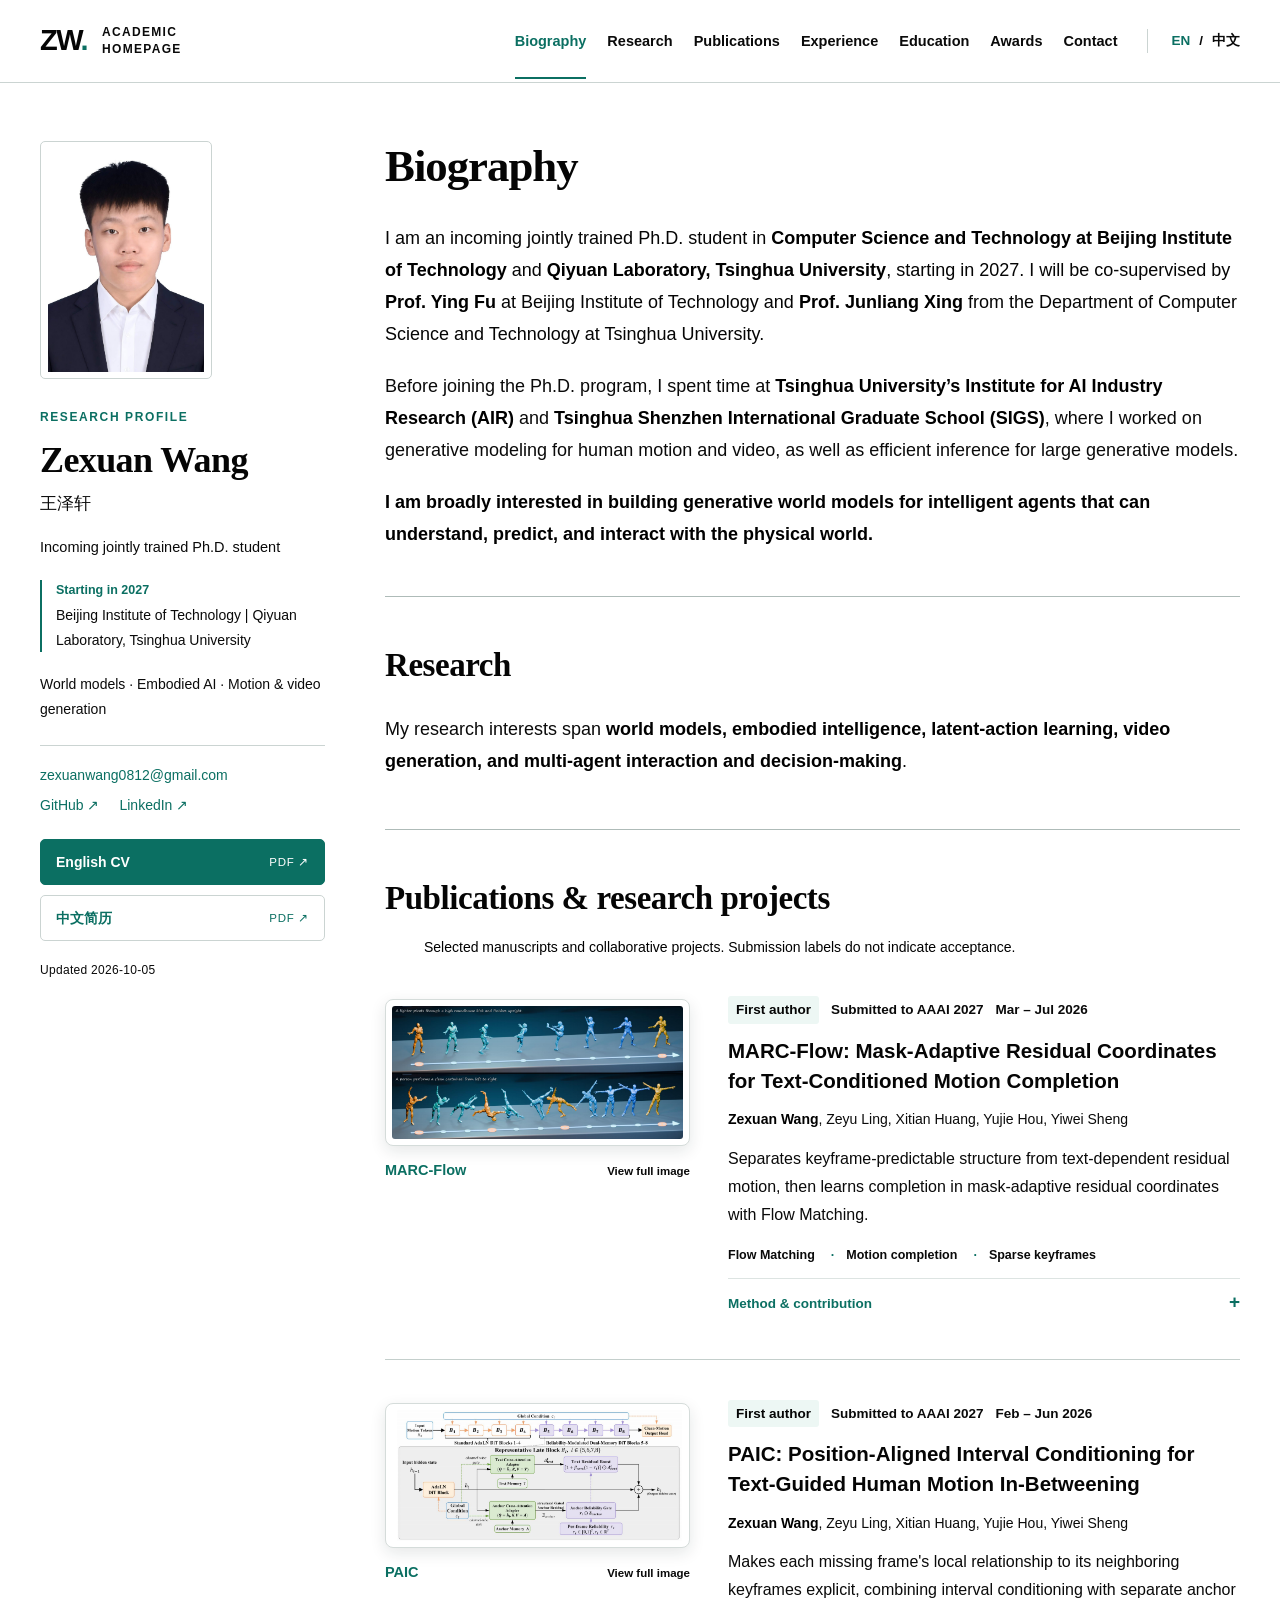
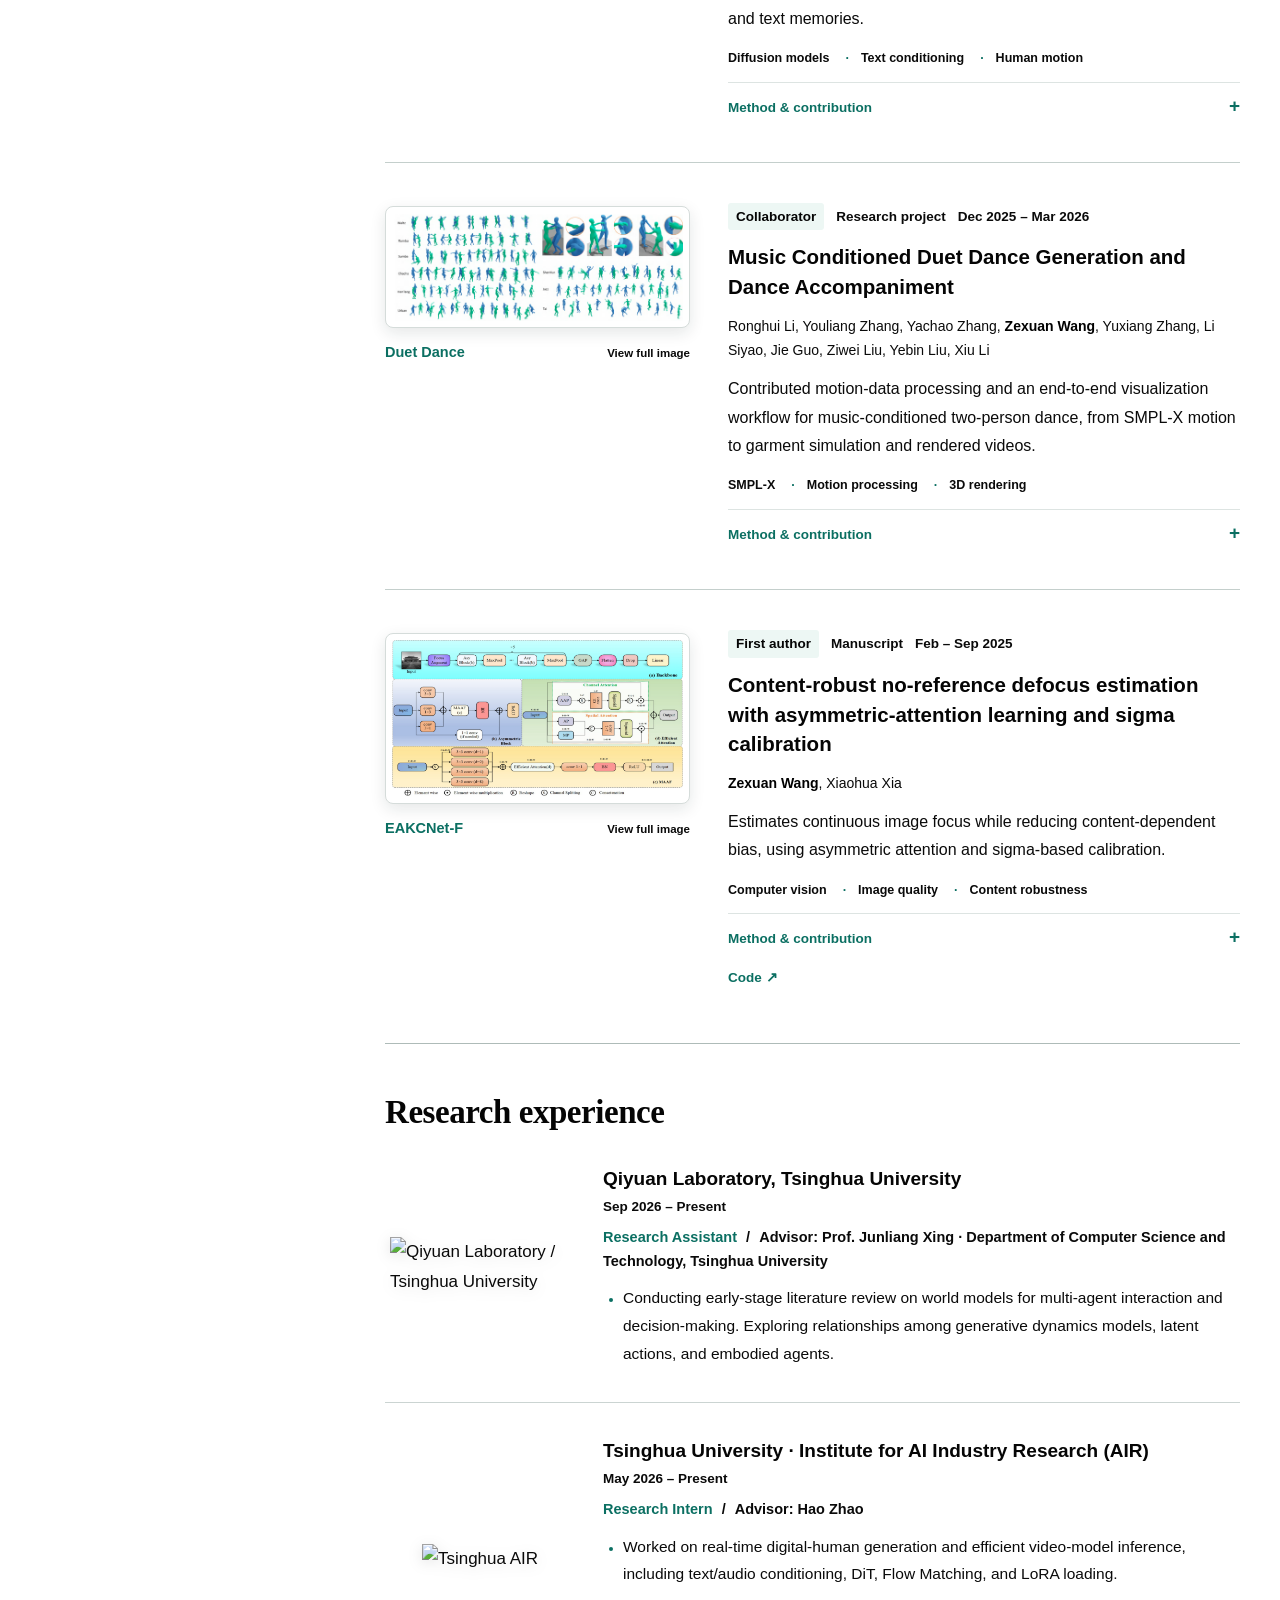
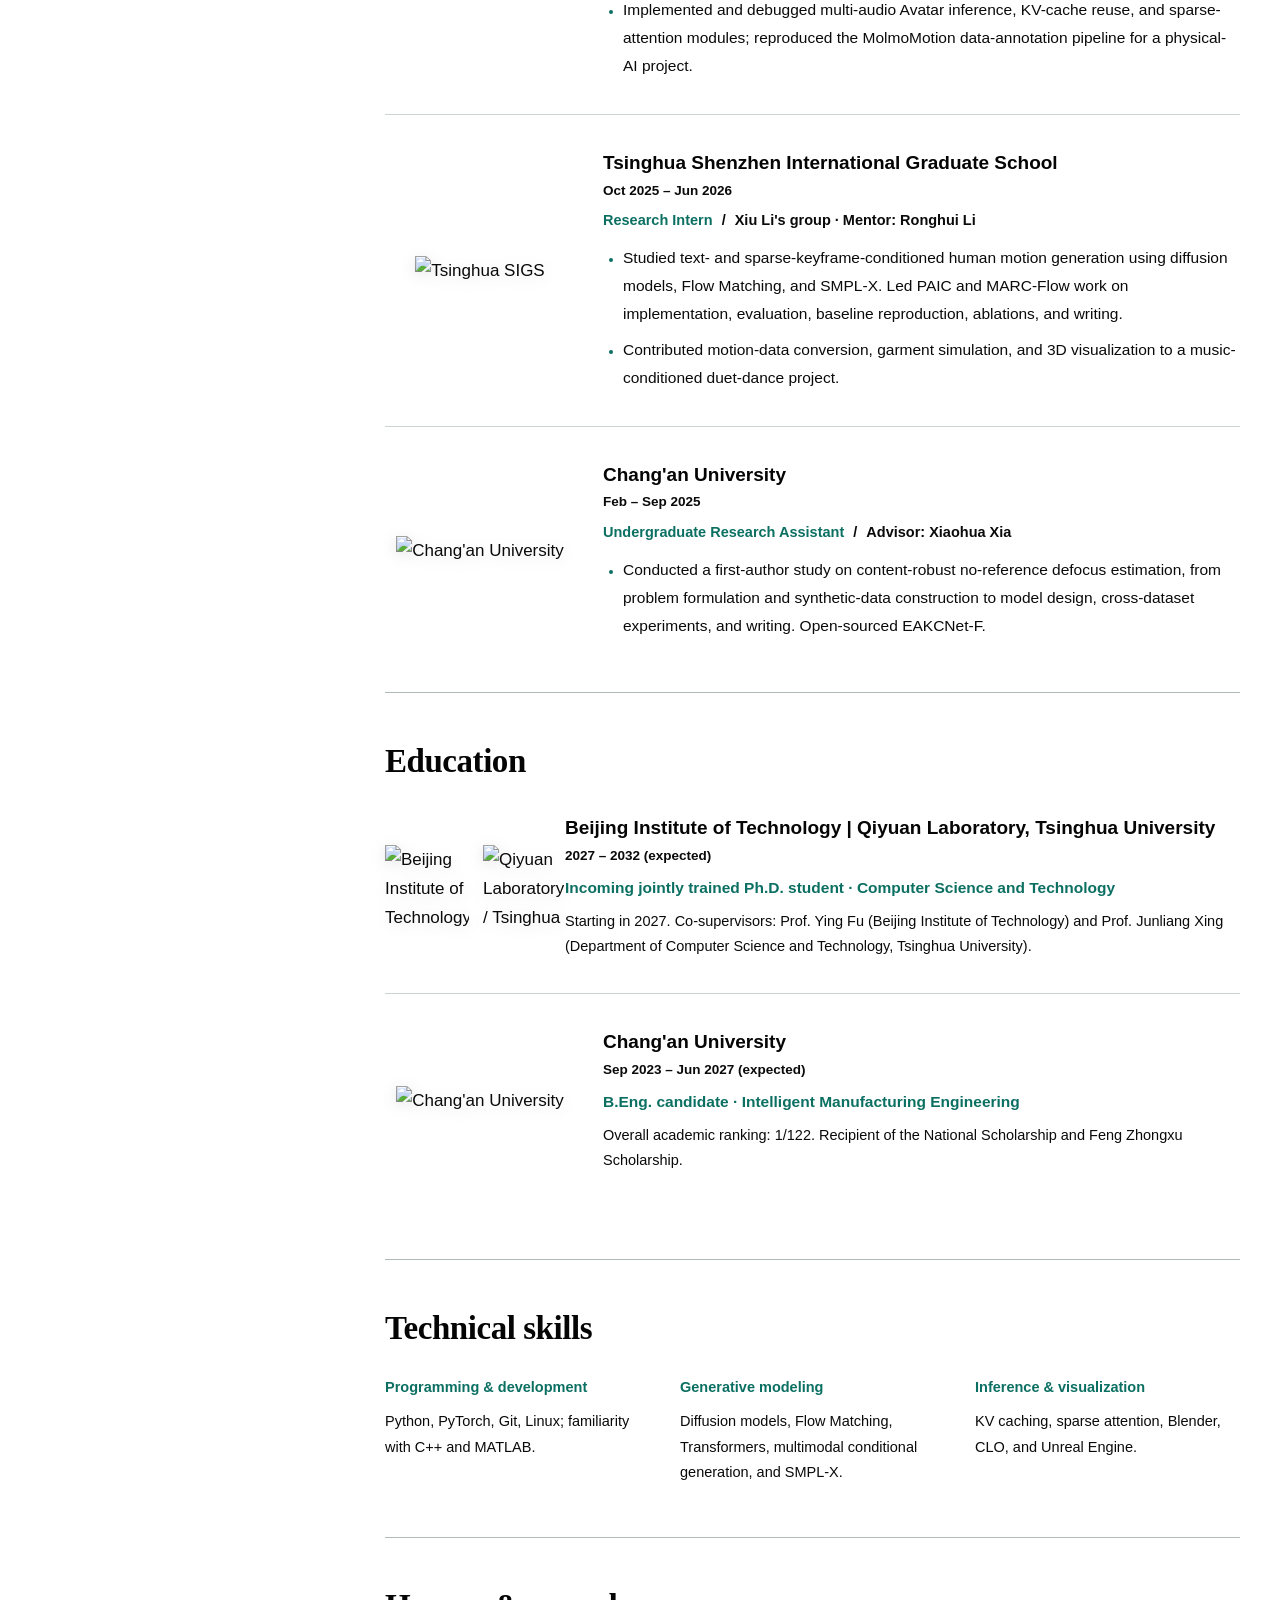
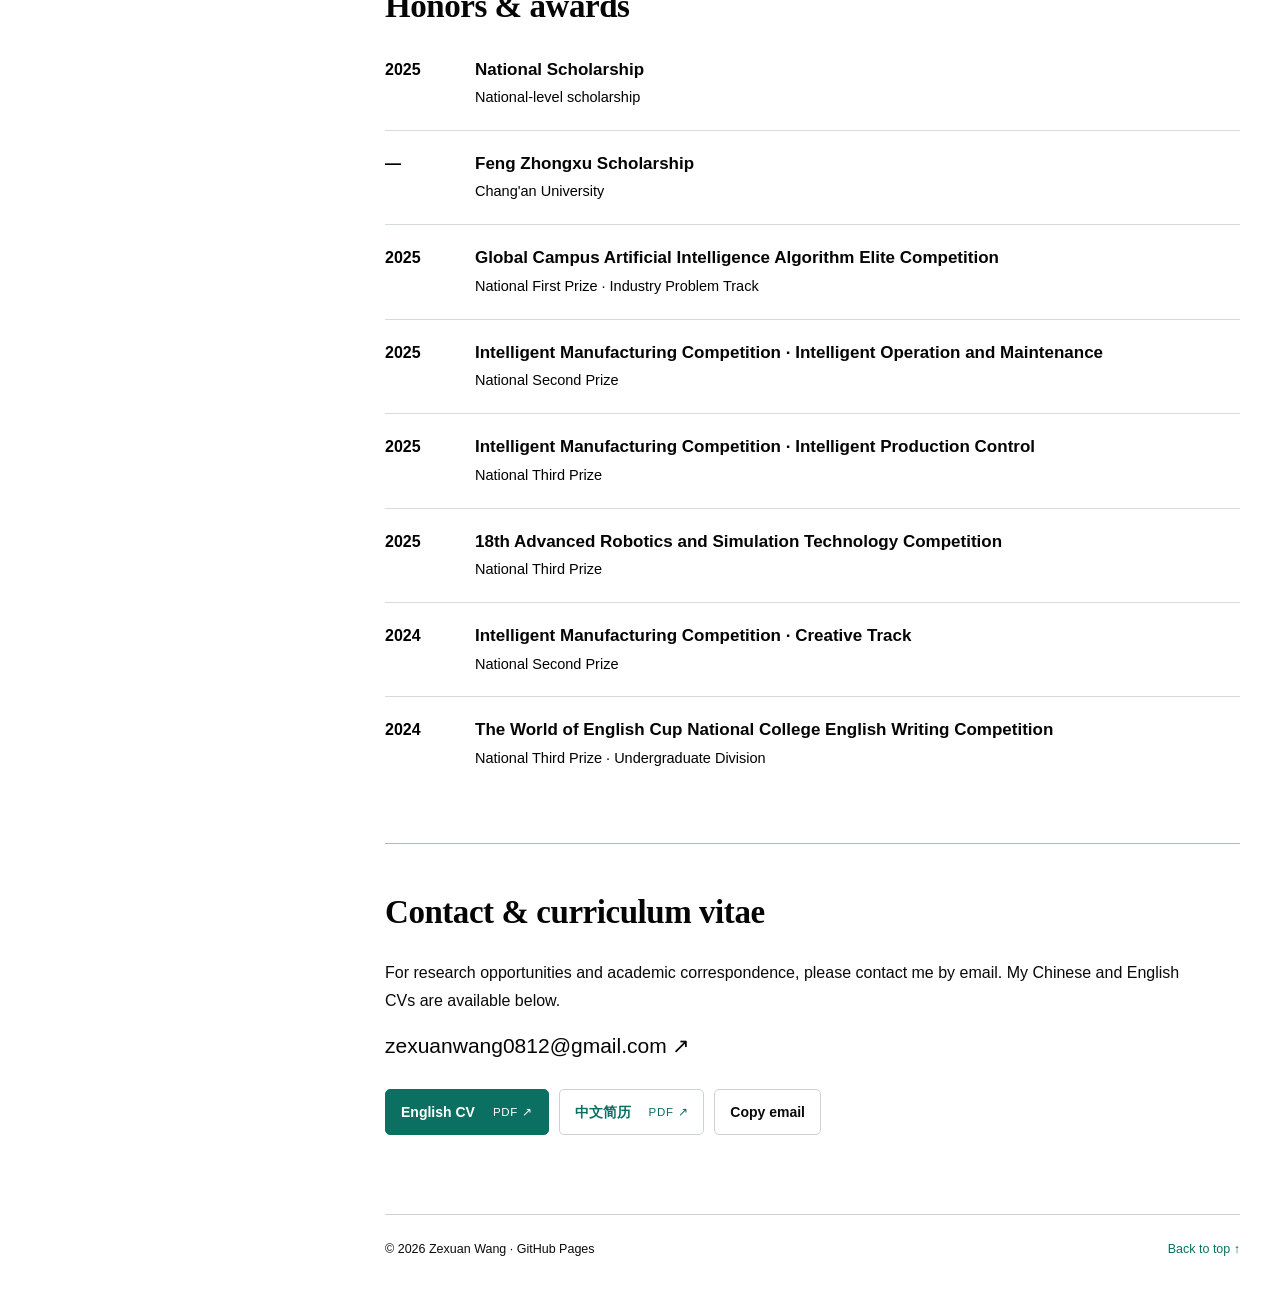
==== commit e732c6a6: "Add files via upload" ====
--- a/index.html
+++ b/index.html
@@ -28,28 +28,28 @@
 <section class="about-section" id="about"><h2 class="hero-title">Biography</h2><div class="about-copy"><p>I am an incoming jointly trained Ph.D. student in <strong>Computer Science and Technology at Beijing Institute of Technology</strong> and <strong>Qiyuan Laboratory, Tsinghua University</strong>, starting in 2027. I will be co-supervised by <strong>Prof. Ying Fu</strong> at Beijing Institute of Technology and <strong>Prof. Junliang Xing</strong> from the Department of Computer Science and Technology at Tsinghua University.</p><p>Before joining the Ph.D. program, I spent time at <strong>Tsinghua University’s Institute for AI Industry Research (AIR)</strong> and <strong>Tsinghua Shenzhen International Graduate School (SIGS)</strong>, where I worked on generative modeling for human motion and video, as well as efficient inference for large generative models.</p><p><strong>I am broadly interested in building generative world models for intelligent agents that can understand, predict, and interact with the physical world.</strong></p></div></section>
 <section class="content-section research-interest-section" id="research"><div class="section-heading"><h2>Research</h2></div><p class="research-statement">My research interests span <strong>world models, embodied intelligence, latent-action learning, video generation, and multi-agent interaction and decision-making</strong>.</p></section>
 <section class="content-section" id="publications"><div class="section-heading"><h2>Publications &amp; research projects</h2></div><p class="section-intro">Selected manuscripts and collaborative projects. Submission labels do not indicate acceptance.</p><div class="projects"><article class="project" id="marc-flow">
-<figure class="project-figure"><a aria-label="View full image: MARC-Flow" class="project-image-link" data-image-title="MARC-Flow" data-lightbox="" href="assets/projects/marc-flow.png"><img alt="MARC-Flow: motion sequences showing a high kick and a cartwheel." decoding="async" height="364" loading="lazy" src="assets/projects/marc-flow.png" width="800"/><span aria-hidden="true" class="image-zoom">↗</span></a><figcaption><span class="figure-identity"><span class="project-short">MARC-Flow</span></span><span class="figure-view">View full image</span></figcaption></figure>
+<figure class="project-figure"><a aria-label="View full image: MARC-Flow" class="project-image-link" data-image-title="MARC-Flow" data-lightbox="" href="[data-uri]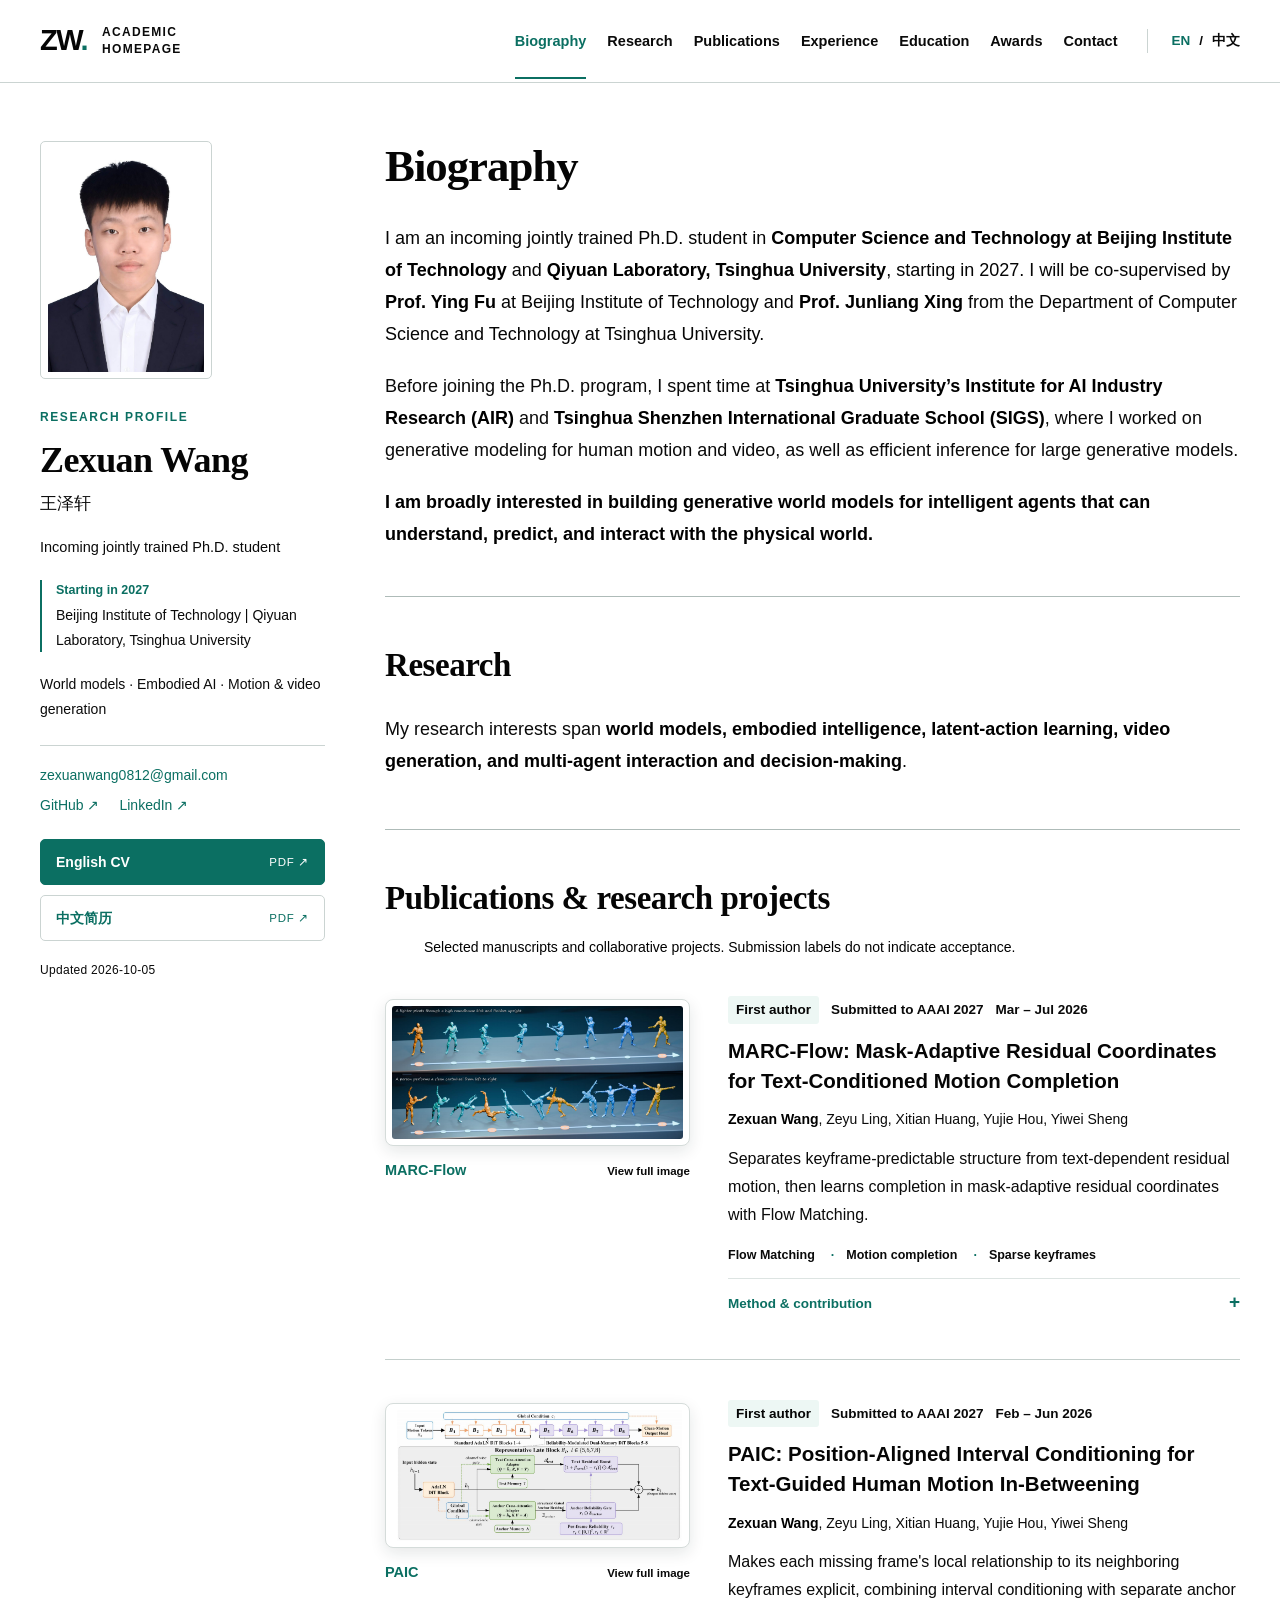
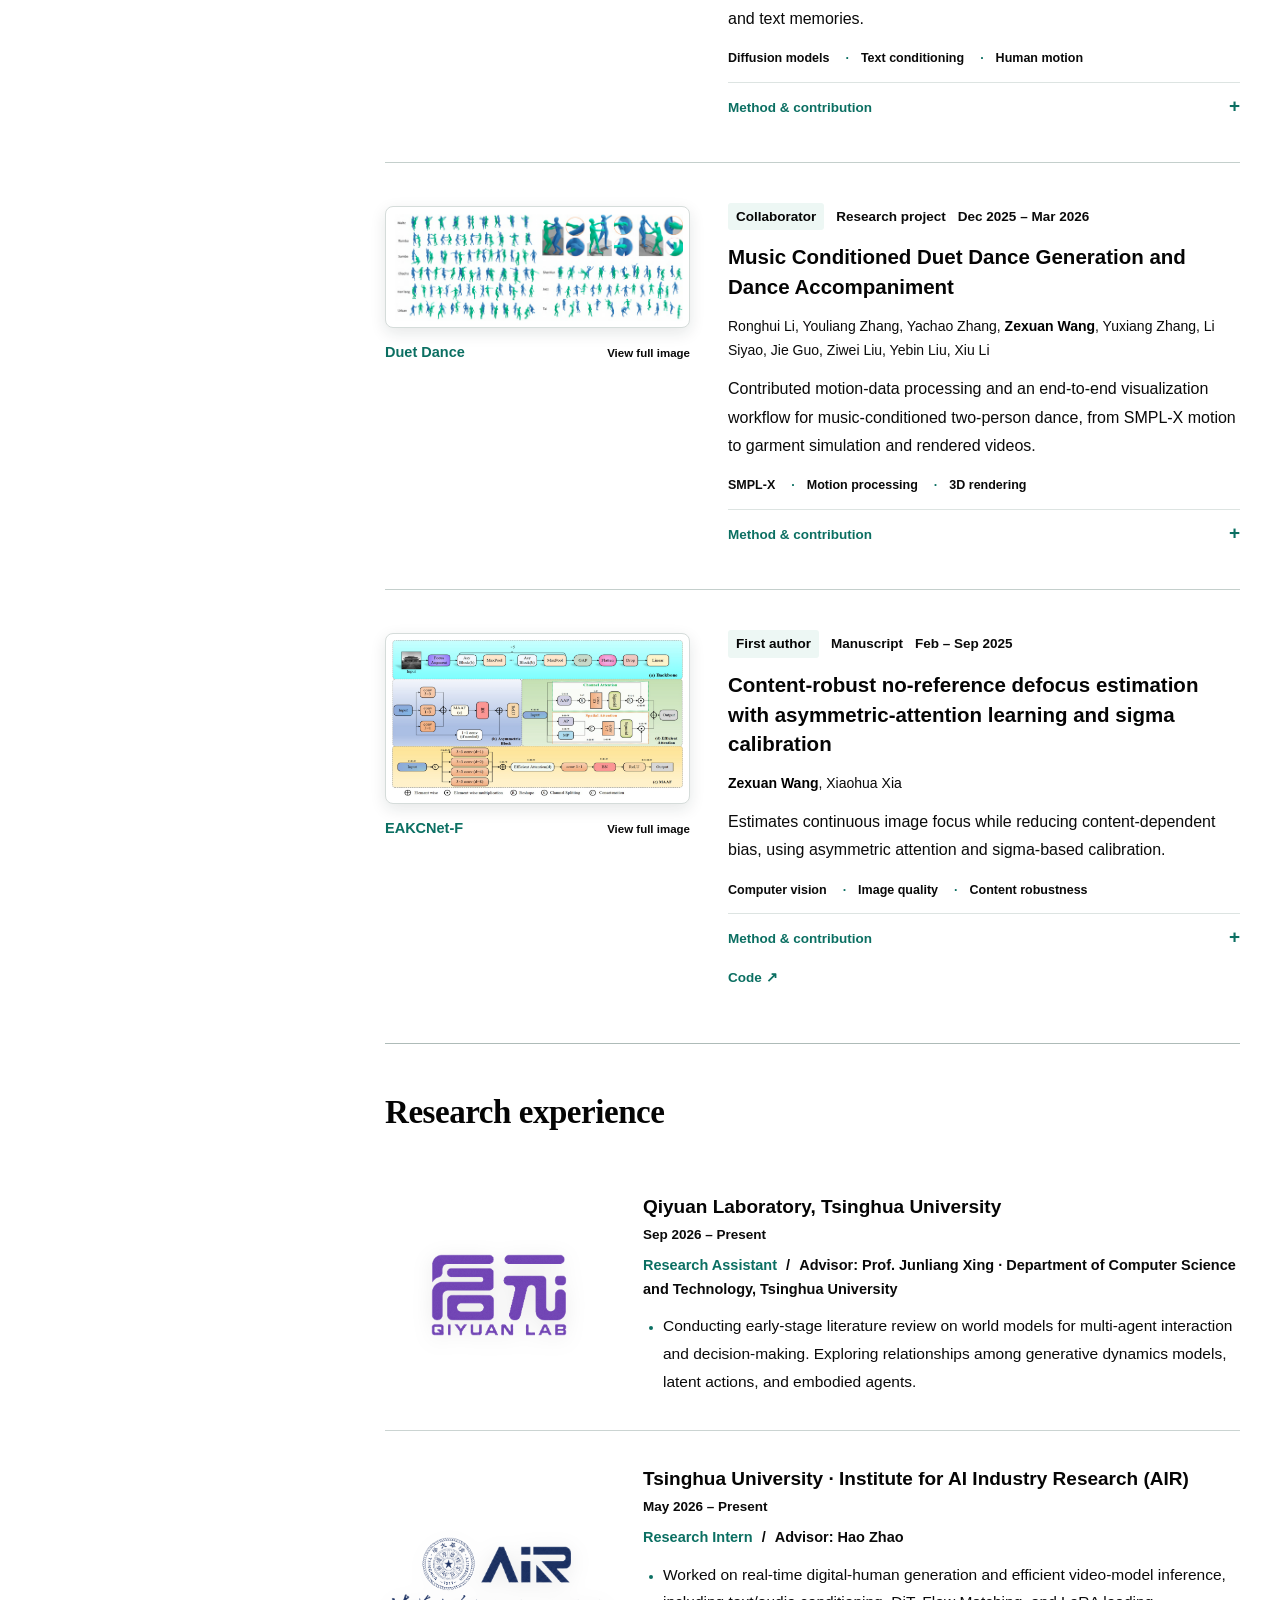
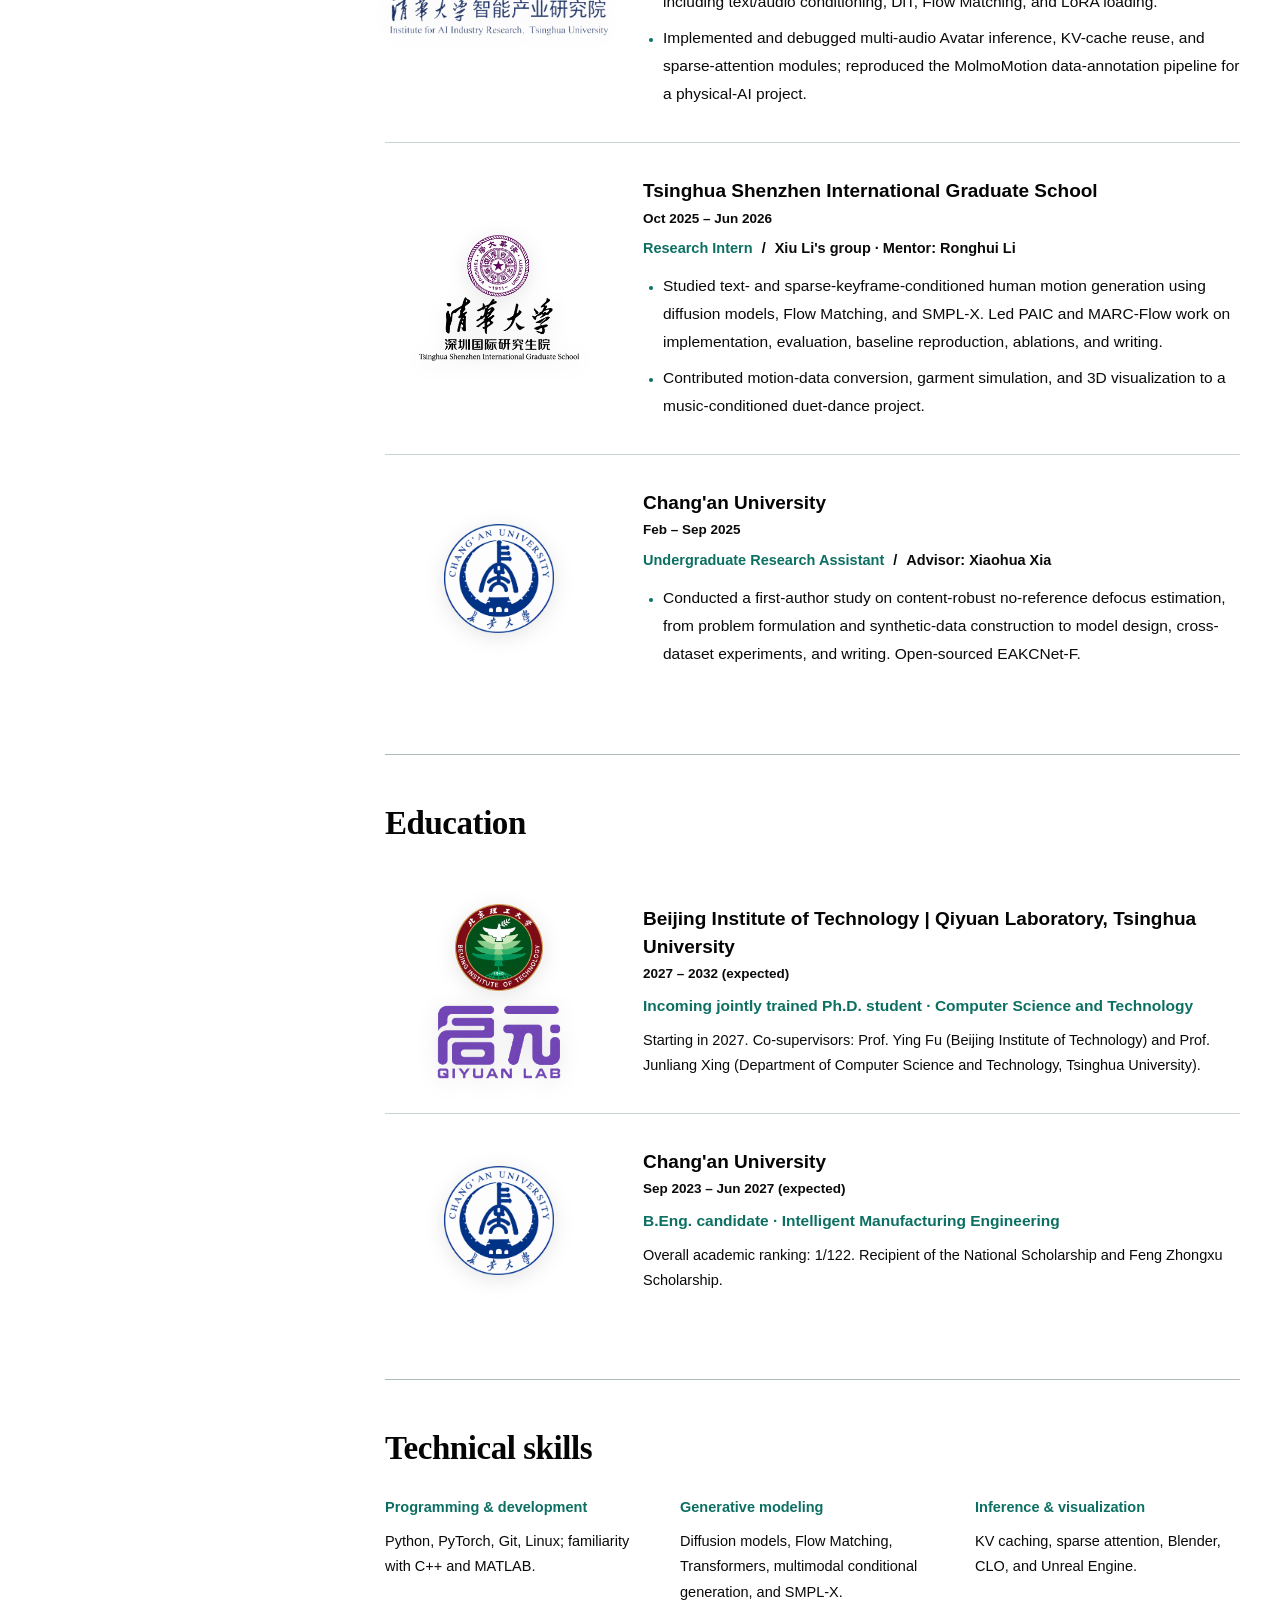
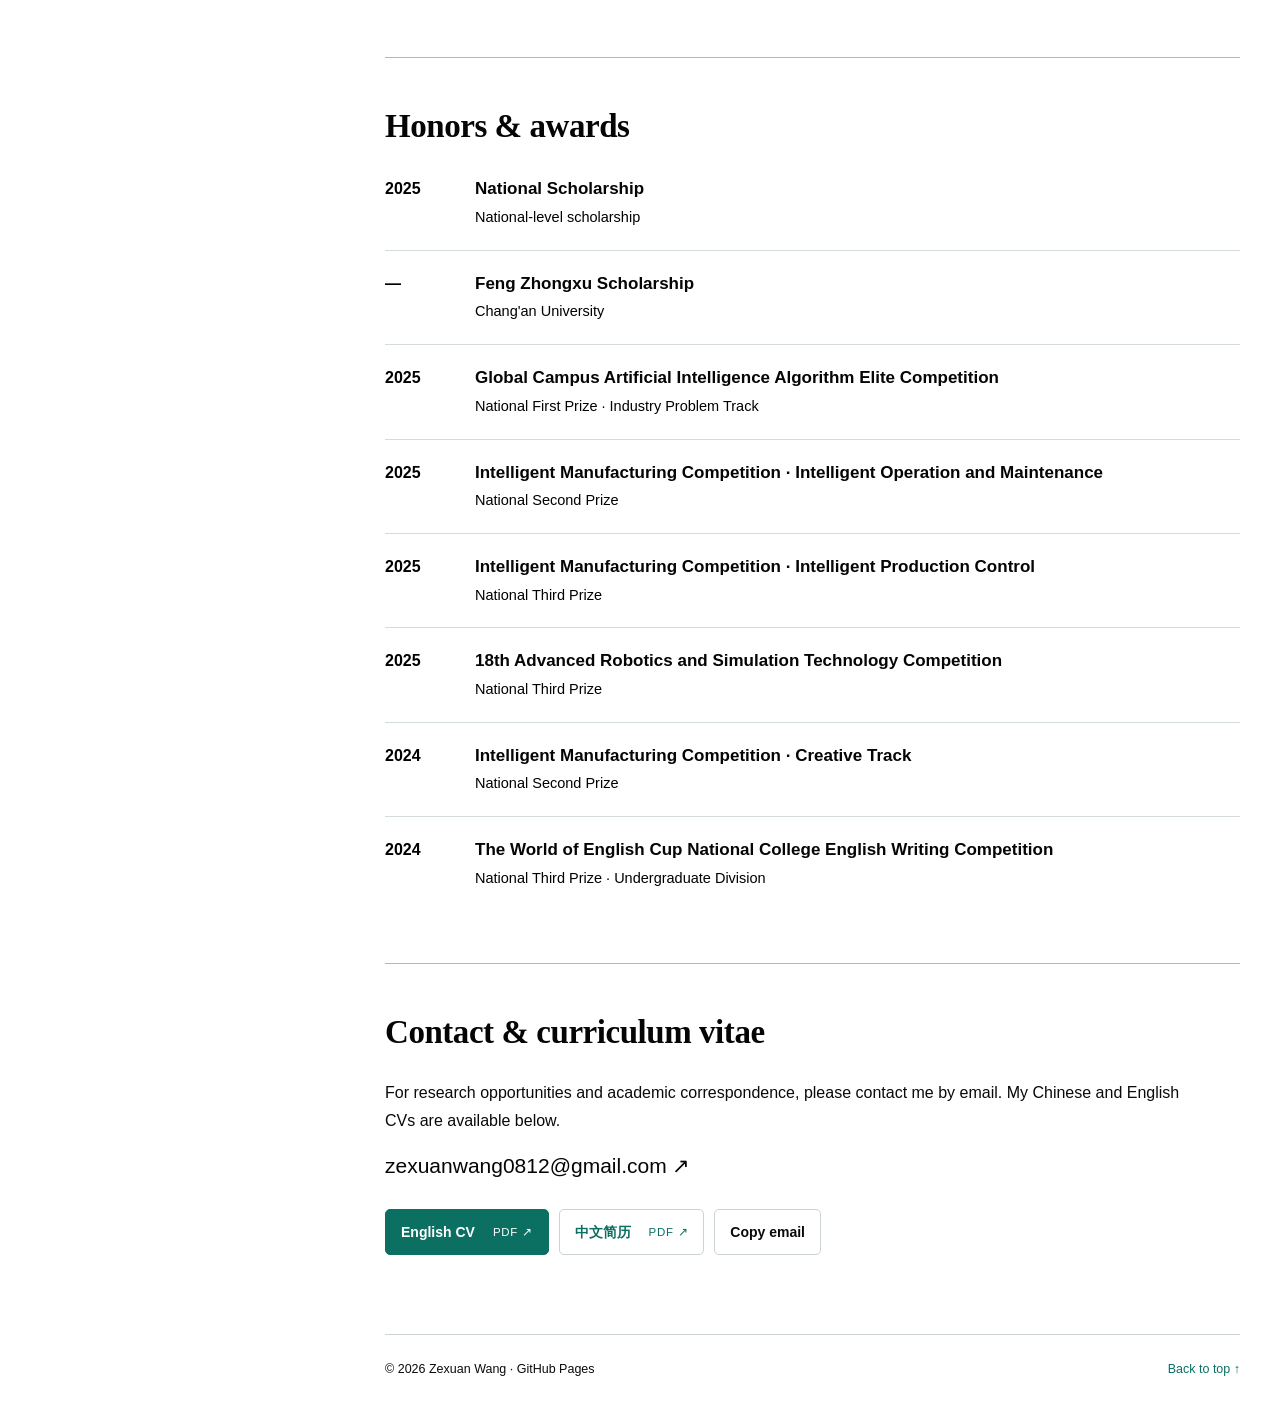
==== commit 2f4f5f8c: "Add files via upload" ====
--- a/index.html
+++ b/index.html
@@ -8,7 +8,7 @@
 <meta content="#f7f8f8" name="theme-color"/><meta content="strict-origin-when-cross-origin" name="referrer"/>
 <link href="https://glkssk.github.io/" rel="canonical"/><link href="https://glkssk.github.io/" hreflang="en" rel="alternate"/><link href="https://glkssk.github.io/zh.html" hreflang="zh-CN" rel="alternate"/><link href="https://glkssk.github.io/" hreflang="x-default" rel="alternate"/>
 <meta content="profile" property="og:type"/><meta content="Zexuan Wang | Academic homepage" property="og:title"/><meta content="Zexuan Wang — Incoming jointly trained Ph.D. student. Beijing Institute of Technology | Qiyuan Laboratory, Tsinghua University. Starting in 2027. World models · Embodied AI · Motion &amp; video generation." property="og:description"/><meta content="https://glkssk.github.io/" property="og:url"/><meta content="https://glkssk.github.io/avatar.jpg" property="og:image"/>
-<link href="styles.css?v=c70daf1760" rel="stylesheet"/>
+<link href="site.css?v=aec4acdc8427" rel="stylesheet"/>
 <script type="application/ld+json">{"@context": "https://schema.org", "@type": "Person", "name": "Zexuan Wang", "alternateName": "王泽轩", "url": "https://glkssk.github.io", "image": "https://glkssk.github.io/avatar.jpg", "email": "mailto:zexuanwang0812@gmail.com", "sameAs": ["https://github.com/glkssK", "https://www.linkedin.com/in/zexuan-wang-3869303ba"]}</script><script defer="" src="script.js?v=c70daf1760"></script>
 </head>
 <body id="top">
@@ -49,7 +49,7 @@
 <div class="tags"><span>Computer vision</span><span>Image quality</span><span>Content robustness</span></div><details><summary>Method &amp; contribution<span aria-hidden="true" class="details-plus"></span></summary><div class="details-body"><div class="detail-item"><h4>Method</h4><p>Constructed multi-level Gaussian-defocus data from Waterloo images with continuous sigma-based labels. Combined asymmetric dual-branch attention, cross-scale fusion, and score calibration to separate defocus cues from content bias.</p></div><div class="detail-item"><h4>Contribution</h4><p>Led the full study, including data generation, model design, training, cross-dataset evaluation, ablations, robustness and interpretability analyses, and manuscript preparation.</p></div></div></details>
 <div class="project-links"><a class="text-link" href="https://github.com/glkssK/EAKCNet-F" rel="noopener noreferrer" target="_blank">Code<span aria-hidden="true"> ↗</span></a></div></div></article></div></section>
 <section class="content-section" id="experience"><div class="section-heading"><h2>Research experience</h2></div><div class="experience-list"><article class="experience institution-entry" id="experience-qiyuan"><div class="institution-media"><div class="institution-logo-group"><img alt="Qiyuan Laboratory / Tsinghua University" class="institution-logo-image" src="assets/institutions/qiyuan.png"/></div></div><div class="entry-body"><div class="entry-heading"><h3>Qiyuan Laboratory, Tsinghua University</h3><p class="entry-date">Sep 2026 – Present</p></div><p class="entry-meta"><strong>Research Assistant</strong><span class="meta-separator"> / </span>Advisor: Prof. Junliang Xing · Department of Computer Science and Technology, Tsinghua University</p><ul class="entry-points"><li>Conducting early-stage literature review on world models for multi-agent interaction and decision-making. Exploring relationships among generative dynamics models, latent actions, and embodied agents.</li></ul></div></article><article class="experience institution-entry" id="experience-air"><div class="institution-media"><div class="institution-logo-group"><img alt="Tsinghua AIR" class="institution-logo-image" src="assets/institutions/air.png"/></div></div><div class="entry-body"><div class="entry-heading"><h3>Tsinghua University · Institute for AI Industry Research (AIR)</h3><p class="entry-date">May 2026 – Present</p></div><p class="entry-meta"><strong>Research Intern</strong><span class="meta-separator"> / </span>Advisor: Hao Zhao</p><ul class="entry-points"><li>Worked on real-time digital-human generation and efficient video-model inference, including text/audio conditioning, DiT, Flow Matching, and LoRA loading.</li><li>Implemented and debugged multi-audio Avatar inference, KV-cache reuse, and sparse-attention modules; reproduced the MolmoMotion data-annotation pipeline for a physical-AI project.</li></ul></div></article><article class="experience institution-entry" id="experience-sigs"><div class="institution-media"><div class="institution-logo-group"><img alt="Tsinghua SIGS" class="institution-logo-image" src="assets/institutions/sigs.png"/></div></div><div class="entry-body"><div class="entry-heading"><h3>Tsinghua Shenzhen International Graduate School</h3><p class="entry-date">Oct 2025 – Jun 2026</p></div><p class="entry-meta"><strong>Research Intern</strong><span class="meta-separator"> / </span>Xiu Li's group · Mentor: Ronghui Li</p><ul class="entry-points"><li>Studied text- and sparse-keyframe-conditioned human motion generation using diffusion models, Flow Matching, and SMPL-X. Led PAIC and MARC-Flow work on implementation, evaluation, baseline reproduction, ablations, and writing.</li><li>Contributed motion-data conversion, garment simulation, and 3D visualization to a music-conditioned duet-dance project.</li></ul></div></article><article class="experience institution-entry" id="experience-changan"><div class="institution-media"><div class="institution-logo-group"><img alt="Chang'an University" class="institution-logo-image" src="assets/institutions/chd.png"/></div></div><div class="entry-body"><div class="entry-heading"><h3>Chang'an University</h3><p class="entry-date">Feb – Sep 2025</p></div><p class="entry-meta"><strong>Undergraduate Research Assistant</strong><span class="meta-separator"> / </span>Advisor: Xiaohua Xia</p><ul class="entry-points"><li>Conducted a first-author study on content-robust no-reference defocus estimation, from problem formulation and synthetic-data construction to model design, cross-dataset experiments, and writing. Open-sourced EAKCNet-F.</li></ul></div></article></div></section>
-<section class="content-section" id="education"><div class="section-heading"><h2>Education</h2></div><div class="education-list"><article class="education-entry institution-entry" id="education-bit"><div class="institution-media"><div class="institution-logo-group"><img alt="Beijing Institute of Technology" class="institution-logo-image" src="assets/institutions/bit.png"/><img alt="Qiyuan Laboratory / Tsinghua University" class="institution-logo-image" src="assets/institutions/qiyuan.png"/></div></div><div class="entry-body"><div class="entry-heading"><h3>Beijing Institute of Technology | Qiyuan Laboratory, Tsinghua University</h3><p class="entry-date">2027 – 2032 (expected)</p></div><p class="degree">Incoming jointly trained Ph.D. student · Computer Science and Technology</p><p class="education-note">Starting in 2027. Co-supervisors: Prof. Ying Fu (Beijing Institute of Technology) and Prof. Junliang Xing (Department of Computer Science and Technology, Tsinghua University).</p></div></article><article class="education-entry institution-entry" id="education-chd"><div class="institution-media"><div class="institution-logo-group"><img alt="Chang'an University" class="institution-logo-image" src="assets/institutions/chd.png"/></div></div><div class="entry-body"><div class="entry-heading"><h3>Chang'an University</h3><p class="entry-date">Sep 2023 – Jun 2027 (expected)</p></div><p class="degree">B.Eng. candidate · Intelligent Manufacturing Engineering</p><p class="education-note">Overall academic ranking: 1/122. Recipient of the National Scholarship and Feng Zhongxu Scholarship.</p></div></article></div></section>
+<section class="content-section" id="education"><div class="section-heading"><h2>Education</h2></div><div class="education-list"><article class="education-entry institution-entry" id="education-bit"><div class="institution-media"><div class="institution-logo-group institution-logo-group--stacked"><img alt="Beijing Institute of Technology" class="institution-logo-image" src="assets/institutions/bit.png"/><img alt="Qiyuan Laboratory / Tsinghua University" class="institution-logo-image" src="assets/institutions/qiyuan.png"/></div></div><div class="entry-body"><div class="entry-heading"><h3>Beijing Institute of Technology | Qiyuan Laboratory, Tsinghua University</h3><p class="entry-date">2027 – 2032 (expected)</p></div><p class="degree">Incoming jointly trained Ph.D. student · Computer Science and Technology</p><p class="education-note">Starting in 2027. Co-supervisors: Prof. Ying Fu (Beijing Institute of Technology) and Prof. Junliang Xing (Department of Computer Science and Technology, Tsinghua University).</p></div></article><article class="education-entry institution-entry" id="education-chd"><div class="institution-media"><div class="institution-logo-group"><img alt="Chang'an University" class="institution-logo-image" src="assets/institutions/chd.png"/></div></div><div class="entry-body"><div class="entry-heading"><h3>Chang'an University</h3><p class="entry-date">Sep 2023 – Jun 2027 (expected)</p></div><p class="degree">B.Eng. candidate · Intelligent Manufacturing Engineering</p><p class="education-note">Overall academic ranking: 1/122. Recipient of the National Scholarship and Feng Zhongxu Scholarship.</p></div></article></div></section>
 <section class="content-section" id="skills"><div class="section-heading"><h2>Technical skills</h2></div><div class="skills-grid"><div><h3>Programming &amp; development</h3><p>Python, PyTorch, Git, Linux; familiarity with C++ and MATLAB.</p></div><div><h3>Generative modeling</h3><p>Diffusion models, Flow Matching, Transformers, multimodal conditional generation, and SMPL-X.</p></div><div><h3>Inference &amp; visualization</h3><p>KV caching, sparse attention, Blender, CLO, and Unreal Engine.</p></div></div></section>
 <section class="content-section" id="awards"><div class="section-heading"><h2>Honors &amp; awards</h2></div><ul class="awards-list"><li><span class="award-year">2025</span><div><h3>National Scholarship</h3><p>National-level scholarship</p></div></li><li><span class="award-year">—</span><div><h3>Feng Zhongxu Scholarship</h3><p>Chang'an University</p></div></li><li><span class="award-year">2025</span><div><h3>Global Campus Artificial Intelligence Algorithm Elite Competition</h3><p>National First Prize · Industry Problem Track</p></div></li><li><span class="award-year">2025</span><div><h3>Intelligent Manufacturing Competition · Intelligent Operation and Maintenance</h3><p>National Second Prize</p></div></li><li><span class="award-year">2025</span><div><h3>Intelligent Manufacturing Competition · Intelligent Production Control</h3><p>National Third Prize</p></div></li><li><span class="award-year">2025</span><div><h3>18th Advanced Robotics and Simulation Technology Competition</h3><p>National Third Prize</p></div></li><li><span class="award-year">2024</span><div><h3>Intelligent Manufacturing Competition · Creative Track</h3><p>National Second Prize</p></div></li><li><span class="award-year">2024</span><div><h3>The World of English Cup National College English Writing Competition</h3><p>National Third Prize · Undergraduate Division</p></div></li></ul></section>
 <section class="content-section contact-section" id="contact"><div class="section-heading"><h2>Contact &amp; curriculum vitae</h2></div><p>For research opportunities and academic correspondence, please contact me by email. My Chinese and English CVs are available below.</p><a class="contact-address" href="mailto:zexuanwang0812@gmail.com">zexuanwang0812@gmail.com<span aria-hidden="true"> ↗</span></a><div class="contact-actions"><a aria-label="English CV · PDF opens in a new tab" class="button button-primary" href="files/CV_EN.pdf" rel="noopener" target="_blank">English CV <span class="button-detail">PDF ↗</span></a><a aria-label="中文简历 · PDF opens in a new tab" class="button button-secondary" href="files/CV_CN.pdf" rel="noopener" target="_blank">中文简历 <span class="button-detail">PDF ↗</span></a><button class="button button-quiet js-only" data-copied-label="Email copied" data-copy-email="zexuanwang0812@gmail.com" data-error-label="Please copy the address shown above." type="button">Copy email</button></div><p aria-live="polite" class="copy-status" role="status"></p></section>
--- a/site.css
+++ b/site.css
@@ -0,0 +1,1063 @@
+/* Shared bilingual stylesheet. Local system fonts only. */
+:root {
+  --page: #f7f8f8;
+  --paper: #ffffff;
+  --ink: #1c2e3c;
+  --body: #374b59;
+  --muted: #62717a;
+  --accent: #165d52;
+  --accent-soft: #edf4f1;
+  --line: #d5dedf;
+  --line-soft: #e7ecec;
+  --radius: 8px;
+  --header-height: 78px;
+}
+* { box-sizing: border-box; }
+html { scroll-behavior: smooth; }
+body { margin: 0; background: var(--page); color: var(--body); font: 15px/1.75 -apple-system, BlinkMacSystemFont, "Segoe UI", "PingFang SC", "Microsoft YaHei", "Noto Sans CJK SC", sans-serif; -webkit-font-smoothing: antialiased; }
+a { color: var(--accent); text-decoration: none; text-underline-offset: 4px; }
+a:hover { text-decoration: underline; }
+a:focus-visible,
+button:focus-visible,
+summary:focus-visible { outline: 3px solid #bd7425; outline-offset: 5px; border-radius: 3px; }
+button { font: inherit; }
+img { display: block; max-width: 100%; }
+p,
+h1,
+h2,
+h3,
+h4 { margin-top: 0; }
+h1,
+h2,
+h3,
+h4 { color: var(--ink); }
+p { margin-bottom: 13px; }
+[tabindex="-1"]:focus { outline: none; }
+.skip-link { position: fixed; top: -100px; left: 20px; background: var(--ink); color: white; padding: 12px 20px; z-index: 100; }
+.skip-link:focus { top: 10px; }
+.site-header { position: sticky; top: 0; z-index: 20; background: var(--page); border-bottom: 1px solid var(--line); }
+.header-inner { max-width: 1240px; padding: 0 32px; height: var(--header-height); margin: auto; display: flex; align-items: center; gap: 28px; }
+.brand { display: flex; align-items: center; gap: 15px; color: var(--ink); flex-shrink: 0; }
+.brand:hover { text-decoration: none; }
+.monogram { font-size: 26px; font-weight: 750; letter-spacing: -1.5px; }
+.monogram span { color: var(--accent); }
+.brand-label { font-size: 11px; color: var(--muted); text-transform: uppercase; letter-spacing: 1.3px; line-height: 1.5; width: 80px; }
+.main-nav { display: flex; justify-content: flex-end; gap: 22px; align-items: center; flex: 1; }
+.main-nav a { font-size: 13px; color: var(--muted); padding: 25px 0 23px; border-bottom: 2px solid transparent; }
+.main-nav a:hover,
+.main-nav a[aria-current="location"] { color: var(--accent); border-bottom-color: var(--accent); text-decoration: none; }
+.language-nav { display: flex; align-items: center; gap: 9px; font-size: 12px; white-space: nowrap; border-left: 1px solid var(--line); padding-left: 23px; }
+.language-nav a { color: var(--muted); }
+.language-nav a[aria-current="page"] { color: var(--accent); font-weight: 750; }
+.language-nav span { color: #89979e; }
+.page-layout { max-width: 1240px; padding: 48px 32px 0; margin: 0 auto; display: grid; grid-template-columns: 236px minmax(0,1fr); gap: 64px; align-items: start; }
+.profile-sidebar { min-width: 0; position: sticky; top: 110px; }
+.profile-inner { padding-bottom: 26px; }
+.portrait-frame { width: 146px; margin-bottom: 23px; padding: 5px; background: white; border: 1px solid var(--line); border-radius: 5px; }
+.portrait { width: 134px; height: 190px; object-fit: contain; border-radius: 1px; }
+.eyebrow { margin-bottom: 10px; color: var(--accent); font-size: 11px; font-weight: 750; letter-spacing: 1.6px; text-transform: uppercase; }
+.profile-identity h1 { font: 700 30px/1.25 Georgia, "Times New Roman", "Songti SC", SimSun, serif; letter-spacing: -.6px; margin-bottom: 5px; }
+.secondary-name { font-size: 15px; color: var(--muted); margin-bottom: 16px; }
+.current-role { font-size: 12px; color: var(--body); margin-bottom: 18px; }
+.next-step { border-left: 2px solid var(--accent); padding-left: 12px; margin: 0 0 18px; }
+.next-step p { font-size: 12px; line-height: 1.7; margin-bottom: 2px; }
+.next-step .next-label { color: var(--accent); font-weight: 650; font-size: 11px; }
+.profile-interests { font-size: 12px; line-height: 1.8; color: var(--muted); margin-bottom: 20px; }
+.profile-links { border-top: 1px solid var(--line); padding-top: 16px; font-size: 12px; }
+.contact-email { overflow-wrap: anywhere; }
+.social-links { display: flex; gap: 18px; margin-top: 5px; }
+.profile-cvs { display: grid; gap: 8px; margin-top: 19px; }
+.button { min-height: 40px; padding: 10px 14px; border: 1px solid var(--line); border-radius: 5px; display: inline-flex; gap: 18px; align-items: center; justify-content: space-between; font-size: 12px; font-weight: 650; line-height: 1.3; cursor: pointer; transition: background .16s, border-color .16s; }
+.button:hover { text-decoration: none; border-color: var(--accent); }
+.button-primary { background: var(--accent); border-color: var(--accent); color: white; }
+.button-primary:hover { background: #11493f; }
+.button-secondary { color: var(--accent); background: var(--paper); }
+.button-secondary:hover { background: var(--accent-soft); }
+.button-detail { font-size: 10px; font-weight: 500; letter-spacing: .7px; white-space: nowrap; }
+.button-quiet { color: var(--body); background: transparent; }
+.profile-updated { margin-top: 17px; color: var(--muted); font-size: 10px; letter-spacing: .3px; }
+.main-content { min-width: 0; padding-bottom: 20px; }
+.about-section { padding: 0 0 38px; scroll-margin-top: 102px; }
+.anchor-alias { display: block; height: 0; scroll-margin-top: 102px; }
+.hero-title { font: 500 clamp(31px, 3vw, 42px)/1.2 Georgia,"Times New Roman","Songti SC",SimSun,serif; letter-spacing: -.8px; max-width: 710px; margin: 0 0 23px; }
+.hero-phrase { display: inline-block; white-space: nowrap; }
+.about-copy { max-width: 790px; font-size: 14px; line-height: 1.85; }
+.about-copy p:first-child { color: var(--ink); }
+.focus-strip { display: grid; grid-template-columns: 1fr 1.1fr 1fr; gap: 16px; margin-top: 26px; border-top: 1px solid var(--line); padding-top: 20px; }
+.focus-strip>div+div { border-left: 1px solid var(--line); padding-left: 20px; }
+.focus-strip span { display: block; font-size: 10px; font-weight: 650; text-transform: uppercase; letter-spacing: .7px; color: var(--muted); margin-bottom: 5px; }
+.focus-strip p { margin: 0; font-size: 12px; color: var(--accent); line-height: 1.65; }
+.content-section { padding: 32px 0 35px; border-top: 1px solid #b9c6ca; scroll-margin-top: 102px; }
+.section-heading { display: flex; gap: 16px; align-items: baseline; margin-bottom: 18px; }
+.section-number { color: var(--accent); font: 12px/1.4 ui-monospace,"SFMono-Regular",Consolas,monospace; }
+.section-heading h2 { margin: 0; font: 600 27px/1.3 Georgia,"Times New Roman","Songti SC",SimSun,serif; letter-spacing: -.35px; }
+.section-intro { margin: -6px 0 18px 33px; font-size: 11px; line-height: 1.8; color: var(--muted); }
+.project { display: grid; grid-template-columns: 104px minmax(0,1fr); gap: 24px; padding: 25px 0; }
+.project + .project { border-top: 1px solid var(--line); }
+.project:first-child { padding-top: 7px; }
+.project:last-child { padding-bottom: 2px; }
+.project-label { padding-top: 4px; }
+.project-index { display: block; font: 11px/1.5 ui-monospace,Consolas,monospace; color: var(--muted); margin-bottom: 11px; }
+.project-short { display: inline-block; border-left: 2px solid var(--accent); padding-left: 10px; font-size: 13px; font-weight: 700; color: var(--accent); line-height: 1.45; }
+.project-meta { display: flex; flex-wrap: wrap; align-items: center; gap: 7px; margin-bottom: 9px; font-size: 10px; line-height: 1.65; }
+.role-badge { font-weight: 650; color: var(--accent); background: var(--accent-soft); padding: 2px 7px; border-radius: 3px; }
+.status-badge { color: var(--muted); }
+.project-date { color: var(--muted); margin-left: auto; font-variant-numeric: tabular-nums; }
+.project h3 { margin: 0 0 9px; font-size: 16px; line-height: 1.5; font-weight: 700; }
+.authors { font-size: 11px; line-height: 1.8; color: var(--muted); margin-bottom: 10px; }
+.authors strong { color: var(--ink); font-weight: 650; }
+.project-summary { font-size: 13px; line-height: 1.85; margin-bottom: 11px; }
+.tags { display: flex; flex-wrap: wrap; gap: 7px 14px; margin-bottom: 9px; }
+.tags span { font-size: 10px; color: var(--muted); }
+.tags span+span::before { content: "·"; margin-right: 12px; color: #718389; }
+details { border-top: 1px solid var(--line-soft); }
+summary { list-style: none; cursor: pointer; display: flex; align-items: center; justify-content: space-between; gap: 16px; padding: 10px 0 2px; color: var(--accent); font-size: 11px; }
+summary::-webkit-details-marker { display: none; }
+.details-plus::before { content: "+"; font-size: 17px; line-height: 1; }
+details[open] .details-plus::before { content: "−"; }
+.details-body { padding: 15px 15px 1px; background: var(--paper); border-left: 2px solid var(--line); margin-top: 12px; }
+.detail-item h4 { margin-bottom: 4px; font-size: 11px; color: var(--accent); }
+.detail-item p { font-size: 12px; line-height: 1.85; }
+.project-links { margin-top: 10px; font-size: 11px; }
+.experience { padding: 22px 0; }
+.experience+.experience { border-top: 1px solid var(--line); }
+.experience:first-child { padding-top: 6px; }
+.experience:last-child { padding-bottom: 0; }
+.entry-heading { display: flex; align-items: baseline; justify-content: space-between; gap: 20px; }
+.entry-heading h3 { font-size: 15px; font-weight: 700; line-height: 1.55; margin-bottom: 7px; flex: 1; }
+.entry-date { font-size: 10px; color: var(--muted); line-height: 1.65; flex-shrink: 0; margin-bottom: 8px; font-variant-numeric: tabular-nums; }
+.entry-meta { font-size: 11px; color: var(--muted); margin-bottom: 9px; }
+.entry-meta strong { color: var(--accent); font-weight: 600; }
+.meta-separator { color: #8b979e; margin: 0 5px; }
+.entry-points { margin: 0; padding-left: 17px; font-size: 13px; line-height: 1.85; }
+.entry-points li+li { margin-top: 5px; }
+.entry-points li::marker { color: var(--accent); font-size: .75em; }
+.education-entry { padding: 21px 0; }
+.education-entry+.education-entry { border-top: 1px solid var(--line); }
+.education-entry:first-child { padding-top: 6px; }
+.degree { font-size: 12px; color: var(--accent); margin-bottom: 7px; }
+.education-note { font-size: 12px; color: var(--muted); margin-bottom: 0; }
+.skills-block { margin-top: 8px; border-top: 1px solid var(--line); padding-top: 22px; }
+.skills-heading { font-size: 15px; margin-bottom: 17px; font-weight: 700; }
+.skills-grid { display: grid; grid-template-columns: 1fr 1fr 1fr; gap: 22px; }
+.skills-grid h3 { font-size: 11px; font-weight: 650; color: var(--accent); margin-bottom: 7px; }
+.skills-grid p { font-size: 11px; color: var(--muted); margin: 0; line-height: 1.8; }
+.awards-list { list-style: none; margin: 0; padding: 0; }
+.awards-list li { display: grid; grid-template-columns: 53px minmax(0,1fr); gap: 15px; padding: 13px 0; border-top: 1px solid var(--line-soft); }
+.awards-list li:first-child { border-top: none; padding-top: 3px; }
+.award-year { color: var(--accent); font-size: 11px; font-variant-numeric: tabular-nums; padding-top: 2px; }
+.awards-list h3 { margin: 0 0 2px; font-size: 12px; line-height: 1.7; font-weight: 600; }
+.awards-list p { color: var(--muted); font-size: 11px; margin: 0; }
+.contact-section>p { font-size: 13px; }
+.contact-address { display: inline-block; font-size: 19px; font-weight: 500; overflow-wrap: anywhere; margin-bottom: 22px; }
+.contact-actions { display: flex; flex-wrap: wrap; gap: 10px; }
+.copy-status { min-height: 19px; margin: 8px 0 0; font-size: 11px!important; color: var(--accent); }
+.js-only { display: none; }
+.js .js-only { display: inline-flex; }
+.site-footer { border-top: 1px solid var(--line); padding: 20px 0 12px; display: flex; justify-content: space-between; gap: 20px; font-size: 10px; color: var(--muted); }
+.site-footer p { margin: 0; }
+html[lang="zh-CN"] .hero-title { font-family: "Songti SC","Noto Serif CJK SC",SimSun,Georgia,serif; font-weight: 600; font-size: 35px; line-height: 1.5; letter-spacing: .5px; }
+html[lang="zh-CN"] .section-heading h2 { font-size: 24px; }
+html[lang="zh-CN"] .about-copy { line-height: 1.95; }
+html[lang="zh-CN"] .entry-points,
+html[lang="zh-CN"] .project-summary { line-height: 1.95; }
+@media (max-width: 1140px) {
+.brand-label { display: none; }
+.header-inner { gap: 24px; }
+.page-layout { gap: 38px; grid-template-columns: 216px minmax(0,1fr); }
+.main-nav { gap: 18px; }
+.entry-heading { flex-wrap: wrap; gap: 0 16px; }
+.entry-heading h3 { flex-basis: 100%; }
+.entry-date { margin-bottom: 6px; }
+.project { grid-template-columns: 88px minmax(0,1fr); gap: 17px; }
+}
+@media (max-width: 880px) {
+:root { --header-height: 68px; }
+.header-inner { padding: 0 24px; gap: 18px; }
+.main-nav { gap: 15px; }
+.main-nav a { font-size: 12px; padding-top: 21px; padding-bottom: 19px; }
+.language-nav { padding-left: 15px; }
+.page-layout { display: block; padding: 31px 24px 0; max-width: 790px; }
+.profile-sidebar { position: static; }
+.profile-inner { display: grid; grid-template-columns: 120px minmax(0,1fr); column-gap: 24px; padding-bottom: 29px; border-bottom: 1px solid var(--line); margin-bottom: 30px; }
+.portrait-frame { grid-column: 1; grid-row: 1 / 3; width: 120px; margin: 0; height: max-content; }
+.portrait { width: 108px; height: 153px; }
+.profile-identity { grid-column: 2; }
+.profile-identity h1 { font-size: 30px; }
+.secondary-name { margin-bottom: 9px; }
+.current-role { margin-bottom: 12px; }
+.next-step { grid-column: 2; margin-bottom: 0; }
+.profile-interests { grid-column: 1 / -1; margin: 17px 0 10px; }
+.profile-links { grid-column: 1 / -1; border-top: none; padding-top: 0; display: flex; gap: 20px; align-items: center; flex-wrap: wrap; }
+.social-links { margin-top: 0; }
+.profile-cvs { grid-column: 1 / -1; display: flex; gap: 10px; margin-top: 15px; }
+.profile-updated { grid-column: 1 / -1; margin: 12px 0 0; }
+.hero-title { font-size: 36px; }
+.entry-heading { flex-wrap: nowrap; gap: 20px; }
+.entry-heading h3 { flex-basis: auto; }
+}
+@media (max-width: 600px) {
+html { scroll-padding-top: 0; }
+.header-inner { height: auto; min-height: 99px; padding: 10px 18px 0; display: grid; grid-template-columns: 1fr auto; gap: 0 12px; }
+.brand { grid-column: 1; }
+.brand-label { display: block; font-size: 9px; width: auto; }
+.monogram { font-size: 24px; }
+.language-nav { grid-column: 2; grid-row: 1; border: 0; padding: 0; }
+.main-nav { grid-column: 1 / -1; justify-content: space-between; gap: 9px; margin-top: 3px; }
+.main-nav a { font-size: 11px; padding: 12px 0 10px; }
+.page-layout { padding: 24px 19px 0; }
+.profile-inner { grid-template-columns: 97px minmax(0,1fr); column-gap: 18px; }
+.portrait-frame { width: 97px; padding: 4px; }
+.portrait { width: 87px; height: 123px; }
+.profile-identity h1 { font-size: 27px; }
+.profile-identity .eyebrow { font-size: 9px; margin-bottom: 6px; }
+.secondary-name { font-size: 12px; margin-bottom: 8px; }
+.current-role { font-size: 11px; margin-bottom: 11px; line-height: 1.6; }
+.next-step p { font-size: 11px; }
+.next-step .next-label { font-size: 10px; }
+.profile-links { gap: 6px 18px; }
+.profile-links .contact-email { flex-basis: 100%; }
+.profile-interests { font-size: 11px; margin-top: 15px; }
+.profile-updated { font-size: 9px; }
+.profile-cvs .button { flex: 1; gap: 8px; padding: 10px 11px; font-size: 11px; }
+.hero-title { font-size: 31px; letter-spacing: -.6px; margin-bottom: 18px; }
+html[lang="zh-CN"] .hero-title { font-size: 29px; }
+.about-copy { font-size: 13px; line-height: 1.85; }
+.focus-strip { gap: 12px; grid-template-columns: 1fr; padding-top: 16px; margin-top: 20px; }
+.focus-strip>div { display: grid; grid-template-columns: 112px minmax(0,1fr); gap: 8px; }
+.focus-strip>div+div { border-left: none; padding-left: 0; }
+.focus-strip span { font-size: 9px; margin: 0; }
+.focus-strip p { font-size: 11px; }
+.about-section { padding-bottom: 29px; }
+.content-section { padding: 27px 0 29px; scroll-margin-top: 130px; }
+.section-heading { gap: 12px; margin-bottom: 16px; }
+.section-heading h2 { font-size: 25px; }
+html[lang="zh-CN"] .section-heading h2 { font-size: 23px; }
+.section-intro { margin-left: 0; }
+.project { display: block; padding: 22px 0; }
+.project-label { display: flex; gap: 12px; align-items: center; margin-bottom: 13px; }
+.project-index { margin: 0; font-size: 10px; }
+.project-short { font-size: 12px; }
+.project h3 { font-size: 15px; }
+.project-meta { gap: 5px 8px; }
+.project-date { margin-left: 0; }
+.project-summary { font-size: 12px; }
+.authors { font-size: 10px; }
+.entry-heading { display: block; }
+.entry-heading h3 { font-size: 14px; margin-bottom: 4px; }
+.entry-date { font-size: 10px; margin-bottom: 7px; }
+.entry-meta { font-size: 10px; }
+.entry-points { font-size: 12px; }
+.experience { padding: 19px 0; }
+.education-note { font-size: 11px; }
+.skills-grid { grid-template-columns: 1fr; gap: 16px; }
+.skills-grid p { font-size: 12px; }
+.awards-list li { grid-template-columns: 38px minmax(0,1fr); gap: 11px; }
+.awards-list h3 { font-size: 12px; }
+.contact-address { font-size: 16px; }
+.site-footer { font-size: 9px; gap: 10px; }
+}
+@media (prefers-reduced-motion: reduce) {
+html { scroll-behavior: auto; }
+*,
+*::before,
+*::after { transition: none !important; animation: none !important; }
+}
+@media print {
+body { background: white; font-size: 10pt; color: black; }
+.site-header,
+.skip-link,
+.profile-cvs,
+.copy-status,
+.contact-actions,
+.site-footer>a,
+.profile-updated { display: none !important; }
+.page-layout { display: block; max-width: none; padding: 0; }
+.profile-sidebar { position: static; }
+.profile-inner { border-bottom: 1px solid #777; padding-bottom: 12px; margin-bottom: 20px; min-height: 110px; }
+.portrait-frame { float: right; width: 80px; margin: 0 0 10px 20px; }
+.portrait { width: 68px; height: 96px; }
+.profile-interests,
+.next-step,
+.profile-links { margin: 5px 0; border: none; padding: 0; }
+.profile-identity .eyebrow { display: none; }
+.hero-title { font-size: 23pt; }
+.project,
+.experience,
+.education-entry { break-inside: avoid; }
+.content-section { padding-top: 18px; }
+.project { grid-template-columns: 85px minmax(0,1fr); }
+a { color: inherit; }
+}
+@media (max-width: 360px) {
+.main-nav { gap: 6px; }
+.main-nav a { font-size: 10px; }
+}
+.main-content { display: block; min-width: 0; }
+.main-content > section { display: block; width: 100%; }
+.about-copy strong,
+.research-statement strong { color: var(--ink); font-weight: 650; }
+.about-copy p:last-child { margin-bottom: 0; }
+.research-statement { font-size: 14px; line-height: 1.85; margin: 0; max-width: 790px; }
+html[lang="zh-CN"] .research-statement { line-height: 1.95; }
+.main-nav { gap: 18px; }
+@media (max-width: 1140px) {
+.main-nav { gap: 15px; }
+}
+@media (max-width: 880px) {
+.main-nav { gap: 11px; }
+}
+@media (max-width: 600px) {
+.main-nav { gap: 5px 12px; flex-wrap: wrap; justify-content: flex-start; }
+.main-nav a { font-size: 11px; padding: 7px 0 9px; }
+.header-inner { padding-bottom: 0; }
+.research-statement { font-size: 13px; }
+}
+html[lang="en"] body { font-family: -apple-system, BlinkMacSystemFont, "Segoe UI", Arial, "Helvetica Neue", "Noto Sans CJK SC", sans-serif; }
+@media (min-width: 881px) and (max-height: 900px) {
+.profile-sidebar { position: static; }
+}
+:root { --figure-width: 232px; --media-shadow: 0 5px 17px rgba(26,48,60,.105), 0 1px 3px rgba(26,48,60,.04); }
+.project { grid-template-columns: var(--figure-width) minmax(0,1fr); gap: 26px; align-items: start; padding: 28px 0; }
+.project-figure { margin: 3px 0 0; min-width: 0; }
+.project-image-link { position: relative; display: block; width: 100%; border: 1px solid #dbe2e3; padding: 5px; border-radius: 7px; background: white; box-shadow: var(--media-shadow); transition: box-shadow .18s ease, transform .18s ease; overflow: hidden; }
+.project-image-link img { width: 100%; height: auto; object-fit: contain; border-radius: 3px; background: white; }
+.project-image-link:hover { text-decoration: none; box-shadow: 0 10px 24px rgba(26,48,60,.15), 0 2px 5px rgba(26,48,60,.045); transform: translateY(-2px); }
+.image-zoom { position: absolute; right: 9px; bottom: 9px; width: 25px; height: 25px; display: grid; place-items: center; border-radius: 4px; color: var(--accent); background: rgba(255,255,255,.95); border: 1px solid #dde5e3; font-size: 14px; line-height: 1; opacity: 0; transition: opacity .18s; }
+.project-image-link:hover .image-zoom,
+.project-image-link:focus-visible .image-zoom { opacity: 1; }
+.project-figure figcaption { display: flex; justify-content: space-between; align-items: baseline; flex-wrap: wrap; gap: 5px 9px; margin-top: 13px; }
+.figure-identity { display: inline-flex; align-items: baseline; gap: 9px; }
+.figure-identity .project-index { display: inline; font-size: 10px; margin: 0; }
+.figure-identity .project-short { padding: 0; border: 0; font-size: 12px; }
+.figure-view { font-size: 9px; color: var(--muted); }
+.project-body,
+.entry-body { min-width: 0; }
+.project-meta { gap: 6px 10px; }
+.project h3 { overflow-wrap: anywhere; }
+.project-date { margin-left: 0; }
+html.image-viewer-open { overflow: hidden; }
+.image-viewer { width: min(1130px,96vw); max-width: 96vw; max-height: 94vh; padding: 0; border: 1px solid #dce3e5; border-radius: 10px; color: var(--body); background: #f9fbfb; box-shadow: 0 25px 100px rgba(0,0,0,.3); }
+.image-viewer:not([open]) { display: none; }
+.image-viewer::backdrop { background: rgba(15,28,38,.78); backdrop-filter: blur(4px); }
+.viewer-panel { padding: 16px 20px 12px; }
+.viewer-toolbar { display: flex; align-items: center; justify-content: space-between; gap: 15px; padding-bottom: 12px; border-bottom: 1px solid var(--line); }
+.viewer-eyebrow { font-size: 9px; letter-spacing: 1.4px; text-transform: uppercase; color: var(--muted); margin: 0 0 2px; }
+.viewer-toolbar h2 { font: 600 21px/1.4 Georgia,serif; margin: 0; }
+.viewer-actions { display: flex; align-items: center; gap: 18px; }
+.viewer-actions a { font-size: 11px; }
+.viewer-close,
+.viewer-footer button { border: 1px solid var(--line); background: white; color: var(--ink); border-radius: 6px; width: 42px; height: 42px; cursor: pointer; }
+.viewer-close { font-size: 27px; line-height: 1; }
+.viewer-image-stage { display: flex; align-items: center; justify-content: center; padding: 20px 0; min-height: 160px; }
+.viewer-image-stage img { width: auto; height: auto; max-width: 100%; max-height: calc(92vh - 172px); object-fit: contain; background: white; }
+.viewer-footer { display: flex; gap: 17px; align-items: center; justify-content: center; font-size: 11px; color: var(--muted); }
+.viewer-footer button { width: 35px; height: 31px; font-size: 17px; }
+.viewer-close:hover,
+.viewer-footer button:hover { border-color: var(--accent); color: var(--accent); }
+@media (max-width: 1140px) {
+:root { --figure-width: 204px; }
+.project { gap: 22px; }
+}
+@media (max-width: 880px) {
+:root { --figure-width: 220px; }
+}
+@media (max-width: 700px) {
+:root { --figure-width: 186px; }
+.project { gap: 19px; }
+}
+@media (max-width: 600px) {
+.project { display: block; padding: 24px 0; }
+.project-figure { width: 100%; max-width: 420px; margin: 0 0 20px; }
+.project-image-link { padding: 5px; }
+.project-figure figcaption { margin-top: 10px; }
+.figure-identity .project-short { font-size: 12px; }
+.figure-view { font-size: 10px; }
+.image-zoom { opacity: 1; }
+.viewer-panel { padding: 12px 12px 10px; }
+.viewer-actions { gap: 9px; }
+.viewer-actions a { font-size: 9px; }
+.viewer-toolbar h2 { font-size: 18px; }
+.viewer-close { width: 36px; height: 36px; }
+}
+@media (prefers-reduced-motion: reduce) {
+.project-image-link:hover { transform: none; }
+}
+@media print {
+.project { display: grid; grid-template-columns: 155px minmax(0,1fr); gap: 20px; }
+.project-figure { width: 155px; margin: 0; }
+.project-image-link { box-shadow: none; }
+.image-zoom,
+.figure-view,
+.image-viewer { display: none !important; }
+}
+:root {
+  --header-height: 82px;
+  --figure-width: 278px;
+}
+body {
+  font-size: 17px;
+  line-height: 1.72;
+  text-rendering: optimizeLegibility;
+  -webkit-text-size-adjust: 100%;
+  text-size-adjust: 100%;
+}
+.header-inner {
+  max-width: 1320px;
+  padding: 0 36px;
+  gap: 30px;
+}
+.monogram { font-size: 29px; }
+.brand-label { font-size: 12px; width: 92px; line-height: 1.45; }
+.main-nav { gap: 21px; }
+.main-nav a { font-size: 14px; font-weight: 520; padding: 26px 0 24px; }
+.language-nav { font-size: 13px; }
+.page-layout {
+  max-width: 1320px;
+  padding: 56px 36px 0;
+  grid-template-columns: 270px minmax(0, 1fr);
+  gap: 56px;
+}
+.profile-sidebar { top: 118px; }
+.portrait-frame { width: 164px; margin-bottom: 26px; padding: 6px; }
+.portrait { width: 150px; height: 212px; }
+.eyebrow { font-size: 12px; margin-bottom: 11px; }
+.profile-identity h1 { font-size: 34px; line-height: 1.2; margin-bottom: 7px; }
+.secondary-name { font-size: 17px; margin-bottom: 17px; }
+.current-role { font-size: 14px; line-height: 1.68; margin-bottom: 20px; }
+.next-step { padding-left: 14px; margin-bottom: 20px; }
+.next-step p { font-size: 13.5px; line-height: 1.72; }
+.next-step .next-label { font-size: 12px; }
+.profile-interests { font-size: 13.5px; line-height: 1.82; margin-bottom: 22px; }
+.profile-links { font-size: 13.5px; padding-top: 18px; }
+.social-links { gap: 20px; margin-top: 7px; }
+.profile-cvs { gap: 10px; margin-top: 21px; }
+.button { min-height: 44px; padding: 11px 15px; font-size: 13.5px; }
+.button-detail { font-size: 11px; }
+.profile-updated { font-size: 11.5px; margin-top: 19px; }
+.about-section { padding-bottom: 46px; }
+.hero-title {
+  font-size: clamp(38px, 3.4vw, 50px);
+  line-height: 1.16;
+  letter-spacing: -1px;
+  max-width: 860px;
+  margin-bottom: 28px;
+}
+.about-copy,
+.research-statement {
+  max-width: 860px;
+  font-size: 17px;
+  line-height: 1.78;
+}
+.about-copy p { margin-bottom: 18px; }
+.focus-strip { gap: 20px; margin-top: 31px; padding-top: 23px; }
+.focus-strip > div + div { padding-left: 24px; }
+.focus-strip span { font-size: 11.5px; margin-bottom: 7px; }
+.focus-strip p { font-size: 13.5px; line-height: 1.65; }
+.content-section { padding: 43px 0 47px; }
+.section-heading { gap: 18px; margin-bottom: 24px; }
+.section-number { font-size: 13px; }
+.section-heading h2 {
+  font-size: 31px;
+  line-height: 1.25;
+  letter-spacing: -.45px;
+}
+.section-intro {
+  margin: -9px 0 24px 37px;
+  font-size: 13.5px;
+  line-height: 1.7;
+  max-width: 800px;
+}
+.project {
+  grid-template-columns: var(--figure-width) minmax(0,1fr);
+  gap: 34px;
+  padding: 36px 0;
+}
+.project:first-child { padding-top: 10px; }
+.project-image-link { padding: 6px; border-radius: 8px; }
+.project-figure figcaption { margin-top: 14px; }
+.figure-identity { gap: 10px; }
+.figure-identity .project-index { font-size: 11.5px; }
+.figure-identity .project-short { font-size: 14px; line-height: 1.5; }
+.figure-view { font-size: 11px; }
+.project-meta { gap: 8px 12px; margin-bottom: 11px; font-size: 12.5px; line-height: 1.6; }
+.role-badge { padding: 3px 8px; }
+.project h3 { font-size: 19px; line-height: 1.48; margin-bottom: 11px; }
+.authors { font-size: 13px; line-height: 1.72; margin-bottom: 12px; }
+.project-summary { font-size: 15.5px; line-height: 1.78; margin-bottom: 14px; }
+.tags { gap: 8px 16px; margin-bottom: 12px; }
+.tags span { font-size: 12px; }
+summary { padding: 13px 0 3px; font-size: 13px; }
+.details-plus::before { font-size: 19px; }
+.details-body { padding: 17px 18px 4px; margin-top: 14px; }
+.detail-item h4 { font-size: 13px; margin-bottom: 6px; }
+.detail-item p { font-size: 14px; line-height: 1.78; }
+.project-links { margin-top: 12px; font-size: 13px; }
+.entry-heading h3 { font-size: 18px; line-height: 1.45; margin-bottom: 7px; }
+.entry-date { font-size: 13px; line-height: 1.55; margin-bottom: 9px; }
+.entry-meta { font-size: 14px; line-height: 1.65; margin-bottom: 11px; }
+.entry-points { padding-left: 20px; font-size: 15px; line-height: 1.78; }
+.entry-points li + li { margin-top: 8px; }
+.degree { font-size: 15px; line-height: 1.65; margin-bottom: 9px; }
+.education-note { font-size: 14px; line-height: 1.72; }
+.skills-block { padding-top: 27px; }
+.skills-heading { font-size: 18px; margin-bottom: 21px; }
+.skills-grid { gap: 30px; }
+.skills-grid h3 { font-size: 14px; margin-bottom: 9px; }
+.skills-grid p { font-size: 14px; line-height: 1.72; }
+.awards-list li {
+  grid-template-columns: 72px minmax(0,1fr);
+  gap: 18px;
+  padding: 18px 0;
+}
+.award-year { font-size: 13px; padding-top: 3px; }
+.awards-list h3 { font-size: 15.5px; line-height: 1.55; margin-bottom: 4px; }
+.awards-list p { font-size: 13.5px; line-height: 1.6; }
+.contact-section > p { font-size: 15.5px; line-height: 1.75; max-width: 820px; }
+.contact-address { font-size: 21px; margin-bottom: 25px; }
+.copy-status { font-size: 12.5px !important; }
+.site-footer { padding: 24px 0 16px; font-size: 12px; }
+html[lang="zh-CN"] body { line-height: 1.8; }
+html[lang="zh-CN"] .hero-title { font-size: 40px; line-height: 1.42; letter-spacing: .2px; }
+html[lang="zh-CN"] .section-heading h2 { font-size: 29px; }
+html[lang="zh-CN"] .about-copy,
+html[lang="zh-CN"] .research-statement { font-size: 17px; line-height: 1.9; }
+html[lang="zh-CN"] .entry-points,
+html[lang="zh-CN"] .project-summary { line-height: 1.9; }
+@media (max-width: 1140px) {
+:root { --figure-width: 248px; }
+body { font-size: 16.5px; }
+.header-inner { padding: 0 28px; }
+.page-layout { padding: 48px 28px 0; grid-template-columns: 238px minmax(0,1fr); gap: 40px; }
+.profile-identity h1 { font-size: 32px; }
+.about-copy,
+.research-statement { font-size: 16.5px; }
+.project { gap: 28px; }
+.project h3 { font-size: 18px; }
+.project-summary { font-size: 15px; }
+.entry-points { font-size: 14.5px; }
+}
+@media (max-width: 880px) {
+:root { --figure-width: 236px; --header-height: 72px; }
+body { font-size: 16.5px; }
+.header-inner { padding: 0 24px; }
+.main-nav a { font-size: 13px; }
+.page-layout { padding: 36px 24px 0; max-width: 850px; }
+.profile-inner { grid-template-columns: 132px minmax(0,1fr); column-gap: 28px; }
+.portrait-frame { width: 132px; }
+.portrait { width: 118px; height: 167px; }
+.profile-identity h1 { font-size: 32px; }
+.current-role,
+.profile-interests,
+.profile-links { font-size: 13.5px; }
+.hero-title { font-size: 40px; }
+.about-copy,
+.research-statement { font-size: 16.5px; }
+.section-heading h2 { font-size: 29px; }
+}
+@media (max-width: 600px) {
+body { font-size: 16px; line-height: 1.72; }
+.header-inner { min-height: 108px; padding: 11px 18px 0; }
+.main-nav { gap: 7px 15px; }
+.main-nav a { font-size: 12.5px; padding: 8px 0 10px; }
+.language-nav { font-size: 12.5px; }
+.page-layout { padding: 28px 19px 0; }
+.profile-inner { grid-template-columns: 108px minmax(0,1fr); column-gap: 19px; }
+.portrait-frame { width: 108px; }
+.portrait { width: 96px; height: 136px; }
+.profile-identity h1 { font-size: 29px; }
+.profile-identity .eyebrow { font-size: 10px; }
+.secondary-name { font-size: 14px; }
+.current-role { font-size: 12.5px; }
+.next-step p { font-size: 12.5px; }
+.next-step .next-label { font-size: 11px; }
+.profile-interests,
+.profile-links { font-size: 12.5px; }
+.profile-updated { font-size: 10.5px; }
+.profile-cvs .button { min-height: 43px; font-size: 12.5px; }
+.hero-title { font-size: 34px; line-height: 1.2; margin-bottom: 21px; }
+html[lang="zh-CN"] .hero-title { font-size: 31px; line-height: 1.45; }
+.about-copy,
+.research-statement,
+html[lang="zh-CN"] .about-copy,
+html[lang="zh-CN"] .research-statement { font-size: 16px; }
+.about-copy { line-height: 1.78; }
+html[lang="zh-CN"] .about-copy,
+html[lang="zh-CN"] .research-statement { line-height: 1.88; }
+.focus-strip span { font-size: 10.5px; }
+.focus-strip p { font-size: 12.5px; }
+.content-section { padding: 35px 0 39px; }
+.section-heading { margin-bottom: 20px; }
+.section-number { font-size: 12px; }
+.section-heading h2,
+html[lang="zh-CN"] .section-heading h2 { font-size: 27px; }
+.section-intro { margin-left: 0; font-size: 12.5px; }
+.project { padding: 29px 0; }
+.project-figure { max-width: none; margin-bottom: 22px; }
+.figure-identity .project-short { font-size: 13.5px; }
+.figure-identity .project-index,
+.figure-view { font-size: 11px; }
+.project-meta { font-size: 12px; }
+.project h3 { font-size: 18px; line-height: 1.45; }
+.authors { font-size: 12.5px; }
+.project-summary { font-size: 15px; line-height: 1.8; }
+.tags span { font-size: 11.5px; }
+summary { font-size: 12.5px; }
+.detail-item h4 { font-size: 12.5px; }
+.detail-item p { font-size: 14px; }
+.project-links { font-size: 12.5px; }
+.entry-heading h3 { font-size: 16.5px; line-height: 1.45; }
+.entry-date { font-size: 12px; }
+.entry-meta { font-size: 13px; }
+.entry-points { font-size: 14.5px; line-height: 1.8; }
+.degree { font-size: 14px; }
+.education-note { font-size: 13.5px; }
+.skills-heading { font-size: 17px; }
+.skills-grid h3 { font-size: 13.5px; }
+.skills-grid p { font-size: 13.5px; }
+.awards-list li { grid-template-columns: 48px minmax(0,1fr); gap: 13px; padding: 16px 0; }
+.award-year { font-size: 12px; }
+.awards-list h3 { font-size: 14.5px; }
+.awards-list p { font-size: 13px; }
+.contact-section > p { font-size: 14.5px; }
+.contact-address { font-size: 18px; }
+.site-footer { font-size: 11px; }
+}
+:root {
+  --page: #ffffff;
+  --paper: #ffffff;
+  --ink: #050505;
+  --body: #0a0a0a;
+  --muted: #0a0a0a;
+  --accent: #0b6f62;
+  --accent-soft: #edf7f4;
+  --line: #cbd4d2;
+  --line-soft: #dde4e2;
+  --figure-width: 305px;
+}
+body {
+  color: var(--body);
+  background: var(--page);
+  font-size: 17px;
+  line-height: 1.72;
+}
+.brand-label,
+.main-nav a,
+.language-nav a,
+.language-nav span,
+.secondary-name,
+.current-role,
+.profile-interests,
+.profile-updated,
+.button-quiet,
+.section-intro,
+.project-index,
+.status-badge,
+.project-date,
+.authors,
+.tags span,
+.tags span + span::before,
+.entry-date,
+.entry-meta,
+.meta-separator,
+.education-note,
+.skills-grid p,
+.awards-list p,
+.figure-view,
+.viewer-eyebrow,
+.viewer-footer,
+.site-footer {
+  color: var(--body);
+}
+h1,
+h2,
+h3,
+h4,
+.profile-identity h1,
+.project h3,
+.entry-heading h3,
+.awards-list h3,
+.skills-heading,
+.contact-address {
+  color: var(--ink);
+}
+.main-nav a:hover,
+.main-nav a[aria-current="location"],
+.language-nav a[aria-current="page"],
+.eyebrow,
+.next-step .next-label,
+.focus-strip span,
+.section-number,
+.project-short,
+.role-badge,
+.entry-meta strong,
+.degree,
+.skills-grid h3,
+.award-year,
+summary,
+.project-links,
+.figure-identity .project-short {
+  color: var(--accent);
+}
+.header-inner { max-width: 1360px; padding: 0 40px; }
+.main-nav a { font-size: 14.5px; font-weight: 600; }
+.language-nav { font-size: 13.5px; font-weight: 600; }
+.brand-label { font-size: 12px; font-weight: 600; }
+.page-layout {
+  max-width: 1360px;
+  padding: 58px 40px 0;
+  grid-template-columns: 285px minmax(0, 1fr);
+  gap: 60px;
+}
+.portrait-frame { width: 172px; padding: 6px; margin-bottom: 28px; }
+.portrait { width: 158px; height: 224px; }
+.profile-identity h1 { font-size: 36px; font-weight: 700; }
+.secondary-name { font-size: 17px; font-weight: 500; }
+.current-role { font-size: 14.5px; line-height: 1.72; font-weight: 500; }
+.next-step p { font-size: 14px; line-height: 1.72; }
+.next-step .next-label { font-size: 12.5px; font-weight: 700; }
+.profile-interests { font-size: 14px; line-height: 1.82; }
+.profile-links { font-size: 14px; line-height: 1.7; }
+.button { font-size: 14px; font-weight: 700; min-height: 46px; }
+.button-detail { font-size: 11.5px; color: inherit; }
+.profile-updated { font-size: 12px; }
+.hero-title {
+  font-size: clamp(42px, 3.5vw, 52px);
+  line-height: 1.14;
+  font-weight: 600;
+  max-width: 900px;
+  margin-bottom: 30px;
+}
+.about-copy,
+.research-statement {
+  max-width: 880px;
+  font-size: 18px;
+  line-height: 1.78;
+}
+.about-copy p { margin-bottom: 20px; }
+.about-copy strong,
+.research-statement strong { color: #000; font-weight: 750; }
+.focus-strip span { font-size: 12px; font-weight: 750; }
+.focus-strip p { font-size: 14px; color: var(--body); font-weight: 500; }
+.content-section {
+  padding: 48px 0 52px;
+  border-top: 1px solid #aebbb8;
+}
+.section-heading { margin-bottom: 27px; }
+.section-number { font-size: 13.5px; font-weight: 700; }
+.section-heading h2 { font-size: 33px; line-height: 1.22; font-weight: 700; }
+.section-intro {
+  margin: -10px 0 27px 39px;
+  max-width: 830px;
+  font-size: 14px;
+  line-height: 1.7;
+  font-weight: 500;
+}
+.project {
+  grid-template-columns: var(--figure-width) minmax(0, 1fr);
+  gap: 38px;
+  padding: 40px 0;
+}
+.project + .project { border-top-color: #c4cfcc; }
+.project-image-link {
+  border-color: #c8d2d0;
+  box-shadow: 0 7px 20px rgba(0, 0, 0, .10), 0 2px 5px rgba(0, 0, 0, .05);
+}
+.project-image-link:hover { box-shadow: 0 12px 30px rgba(0,0,0,.14), 0 3px 7px rgba(0,0,0,.06); }
+.figure-identity .project-index { font-size: 12px; font-weight: 650; }
+.figure-identity .project-short { font-size: 14.5px; font-weight: 750; }
+.figure-view { font-size: 11.5px; font-weight: 600; }
+.project-meta { font-size: 13.5px; font-weight: 550; margin-bottom: 12px; }
+.role-badge { color: var(--ink); background: var(--accent-soft); font-weight: 750; }
+.status-badge,
+.project-date { font-weight: 600; }
+.project h3 { font-size: 20.5px; line-height: 1.45; font-weight: 750; margin-bottom: 12px; }
+.authors { font-size: 14px; line-height: 1.72; margin-bottom: 13px; }
+.authors strong { color: #000; font-weight: 750; }
+.project-summary { font-size: 16px; line-height: 1.78; margin-bottom: 15px; }
+.tags span { font-size: 12.5px; font-weight: 600; }
+.tags span + span::before { color: var(--accent); }
+summary { font-size: 13.5px; font-weight: 700; }
+.detail-item h4 { font-size: 13.5px; font-weight: 750; }
+.detail-item p { font-size: 14.5px; color: var(--body); }
+.project-links { font-size: 13.5px; font-weight: 600; }
+.entry-heading h3 { font-size: 19px; font-weight: 750; }
+.entry-date { font-size: 13.5px; font-weight: 700; }
+.entry-meta { font-size: 14.5px; font-weight: 550; }
+.entry-meta strong { font-weight: 750; }
+.entry-points { font-size: 15.5px; line-height: 1.8; }
+.degree { font-size: 15.5px; font-weight: 750; }
+.education-note { font-size: 14.5px; line-height: 1.72; }
+.skills-heading { font-size: 19px; font-weight: 750; }
+.skills-grid h3 { font-size: 14.5px; font-weight: 750; }
+.skills-grid p { font-size: 14.5px; line-height: 1.75; }
+.awards-list li { padding: 20px 0; border-top-color: #d4dcda; }
+.award-year { font-size: 13.5px; font-weight: 750; }
+.awards-list h3 { font-size: 16.5px; font-weight: 700; }
+.awards-list p { font-size: 14px; line-height: 1.65; font-weight: 500; }
+.contact-section > p { font-size: 16px; color: var(--body); }
+.site-footer { font-size: 12.5px; color: var(--body); }
+.image-viewer { color: var(--body); background: #fff; }
+.viewer-eyebrow,
+.viewer-footer { color: var(--body); font-weight: 600; }
+html[lang="zh-CN"] .hero-title { font-size: 42px; line-height: 1.4; }
+html[lang="zh-CN"] .section-heading h2 { font-size: 31px; }
+html[lang="zh-CN"] .about-copy,
+html[lang="zh-CN"] .research-statement { font-size: 18px; line-height: 1.9; }
+html[lang="zh-CN"] .project-summary,
+html[lang="zh-CN"] .entry-points { line-height: 1.92; }
+@media (max-width: 1140px) {
+:root { --figure-width: 265px; }
+.header-inner { padding: 0 30px; }
+.page-layout { padding: 50px 30px 0; grid-template-columns: 250px minmax(0,1fr); gap: 42px; }
+.portrait-frame { width: 160px; }
+.portrait { width: 146px; height: 207px; }
+.about-copy,
+.research-statement { font-size: 17px; }
+.project { gap: 30px; }
+}
+@media (max-width: 880px) {
+.main-nav a { color: var(--body); font-weight: 650; }
+.page-layout { max-width: 880px; }
+.profile-inner { grid-template-columns: 138px minmax(0,1fr); }
+.portrait-frame { width: 138px; }
+.portrait { width: 124px; height: 176px; }
+.hero-title { font-size: 41px; }
+.about-copy,
+.research-statement { font-size: 17px; }
+}
+@media (max-width: 600px) {
+body { font-size: 16px; color: #000; }
+.main-nav a { font-size: 12.5px; color: #000; }
+.profile-identity h1 { font-size: 30px; }
+.secondary-name { font-size: 14px; color: #000; }
+.current-role,
+.profile-interests,
+.profile-links { color: #000; }
+.hero-title { font-size: 32px; }
+html[lang="zh-CN"] .hero-title { font-size: 30px; }
+.about-copy,
+.research-statement,
+html[lang="zh-CN"] .about-copy,
+html[lang="zh-CN"] .research-statement { font-size: 16px; }
+.section-heading h2 { font-size: 27px; }
+html[lang="zh-CN"] .section-heading h2 { font-size: 26px; }
+.section-intro { font-size: 13px; margin-left: 0; color: #000; }
+.project-figure { max-width: 100%; }
+.project h3 { font-size: 18px; }
+.project-meta { font-size: 13px; }
+.authors { font-size: 13px; }
+.project-summary { font-size: 15px; }
+.tags span { font-size: 12px; }
+.entry-heading h3 { font-size: 16px; }
+.entry-date { font-size: 12.5px; color: #000; }
+.entry-meta { font-size: 13px; color: #000; }
+.entry-points { font-size: 14.5px; }
+.education-note { font-size: 13.5px; color: #000; }
+.awards-list p { color: #000; }
+}
+.section-number {
+  font-size: 18px !important;
+  font-weight: 800 !important;
+  letter-spacing: 0 !important;
+  color: #000 !important;
+}
+.award-year {
+  font-size: 16px !important;
+  font-weight: 800 !important;
+  color: #000 !important;
+  line-height: 1.2 !important;
+}
+.figure-identity .project-index,
+.project-index {
+  font-size: 13px !important;
+  font-weight: 700 !important;
+  color: #000 !important;
+}
+.section-heading {
+  gap: 18px !important;
+  align-items: baseline !important;
+}
+.section-intro {
+  font-size: 14px !important;
+  line-height: 1.75 !important;
+  color: #000 !important;
+}
+.awards-list h3 {
+  font-size: 17px !important;
+  line-height: 1.5 !important;
+}
+.awards-list p {
+  font-size: 14.5px !important;
+  line-height: 1.65 !important;
+  color: #000 !important;
+}
+@media (max-width: 900px) {
+.section-number {
+    font-size: 16px !important;
+  }
+.award-year {
+    font-size: 14px !important;
+  }
+.section-intro {
+    font-size: 13px !important;
+  }
+}
+.project-image-link {
+  display: block;
+  width: 100%;
+  border: 1px solid #d5dcda !important;
+  border-radius: 8px !important;
+  overflow: hidden;
+  background: #fff;
+  box-shadow: 0 5px 16px rgba(20, 35, 40, .11) !important;
+}
+.project-image-link img {
+  display: block !important;
+  width: 100% !important;
+  height: auto !important;
+  max-height: 250px;
+  object-fit: contain !important;
+  background: #fff;
+}
+@media (max-width: 700px) {
+.project-image-link img { max-height:none; }
+}
+
+
+/* Affiliation rows: ONE shared grid for all research and education entries.
+   Image count/shape never changes the width of the logo column.
+   Do not add an entry-specific grid-template-columns or margin-left override. */
+#experience, #education {
+  --affiliation-column: 228px;
+  --affiliation-gap: 30px;
+}
+#experience > .experience-list,
+#education > .education-list {
+  width: 100%;
+  min-width: 0;
+  margin: 0;
+  padding: 0;
+}
+#experience .institution-entry,
+#education .institution-entry {
+  display: grid;
+  grid-template-columns: var(--affiliation-column) minmax(0, 1fr);
+  column-gap: var(--affiliation-gap);
+  row-gap: 0;
+  align-items: center;
+  width: 100%;
+  min-width: 0;
+  margin: 0;
+  padding: 34px 0;
+}
+#experience .institution-entry > .institution-media,
+#education .institution-entry > .institution-media {
+  grid-column: 1;
+  grid-row: 1;
+  display: flex;
+  flex-direction: column;
+  justify-content: center;
+  align-items: center;
+  align-self: center;
+  width: 100%;
+  min-width: 0;
+  margin: 0;
+  padding: 0;
+  background: transparent;
+}
+#experience .institution-entry > .entry-body,
+#education .institution-entry > .entry-body {
+  grid-column: 2;
+  grid-row: 1;
+  display: block;
+  width: 100%;
+  min-width: 0;
+  margin: 0;
+  padding: 0;
+  text-align: left;
+}
+#experience .institution-entry .entry-heading,
+#education .institution-entry .entry-heading {
+  display: block;
+  width: 100%;
+  margin: 0;
+  padding: 0;
+}
+#experience .institution-entry .entry-heading h3,
+#education .institution-entry .entry-heading h3 {
+  margin: 0 0 4px;
+  padding: 0;
+  text-indent: 0;
+  text-align: left;
+}
+#experience .institution-entry .entry-date,
+#education .institution-entry .entry-date {
+  margin: 0 0 8px;
+  padding: 0;
+}
+#experience .institution-logo-group,
+#education .institution-logo-group {
+  display: flex;
+  flex-direction: row;
+  align-items: center;
+  justify-content: center;
+  flex-wrap: nowrap;
+  gap: 16px;
+  width: 100%;
+  min-width: 0;
+  margin: 0;
+  padding: 0;
+}
+/* BIT and Qiyuan share one logo column, vertically stacked and centred. */
+#education .institution-logo-group--stacked {
+  flex-direction: column;
+  gap: 14px;
+}
+#experience .institution-logo-image,
+#education .institution-logo-image {
+  display: block;
+  width: auto;
+  height: auto;
+  max-width: min(100%, var(--logo-width, 214px));
+  max-height: var(--logo-height, 120px);
+  flex: 0 1 auto;
+  object-fit: contain;
+  background: transparent;
+  filter: drop-shadow(0 4px 10px rgba(0, 0, 0, .10));
+}
+#experience-air { --logo-width: 220px; --logo-height: 118px; }
+#experience-sigs { --logo-width: 214px; --logo-height: 126px; }
+#experience-qiyuan { --logo-width: 150px; --logo-height: 82px; }
+#experience-changan, #education-chd { --logo-width: 110px; --logo-height: 110px; }
+#education-bit .institution-logo-image:first-child { --logo-width: 88px; --logo-height: 88px; }
+#education-bit .institution-logo-image:last-child { --logo-width: 138px; --logo-height: 74px; }
+@media (max-width: 860px) {
+  #experience, #education { --affiliation-column: 140px; --affiliation-gap: 20px; }
+  #experience-qiyuan { --logo-width: 112px; --logo-height: 60px; }
+  #experience-changan, #education-chd { --logo-width: 64px; --logo-height: 64px; }
+  #education-bit .institution-logo-image:first-child { --logo-width: 60px; --logo-height: 60px; }
+  #education-bit .institution-logo-image:last-child { --logo-width: 104px; --logo-height: 56px; }
+  #education .institution-logo-group--stacked { gap: 10px; }
+}
+@media (max-width: 560px) {
+  #experience, #education { --affiliation-column: 96px; --affiliation-gap: 14px; }
+  #experience .institution-entry, #education .institution-entry { align-items: start; padding: 27px 0; }
+  #experience .institution-logo-group, #education .institution-logo-group { gap: 8px; }
+  #experience-qiyuan { --logo-width: 82px; --logo-height: 44px; }
+  #experience-changan, #education-chd { --logo-width: 42px; --logo-height: 42px; }
+  #education-bit .institution-logo-image:first-child { --logo-width: 40px; --logo-height: 40px; }
+  #education-bit .institution-logo-image:last-child { --logo-width: 74px; --logo-height: 40px; }
+}
+@media print {
+  #experience, #education { --affiliation-column: 100px; --affiliation-gap: 20px; }
+  #experience .institution-logo-image, #education .institution-logo-image { filter: none; }
+}
+
+/* Let tablet navigation wrap without pushing the language switch off screen. */
+@media (min-width: 601px) and (max-width: 880px) {
+  .header-inner { padding-right: 24px; padding-left: 24px; }
+  .main-nav { min-width: 0; flex-wrap: wrap; gap: 0 14px; }
+  .main-nav a { padding-top: 7px; padding-bottom: 7px; white-space: nowrap; }
+  .language-nav { flex-shrink: 0; }
+}
